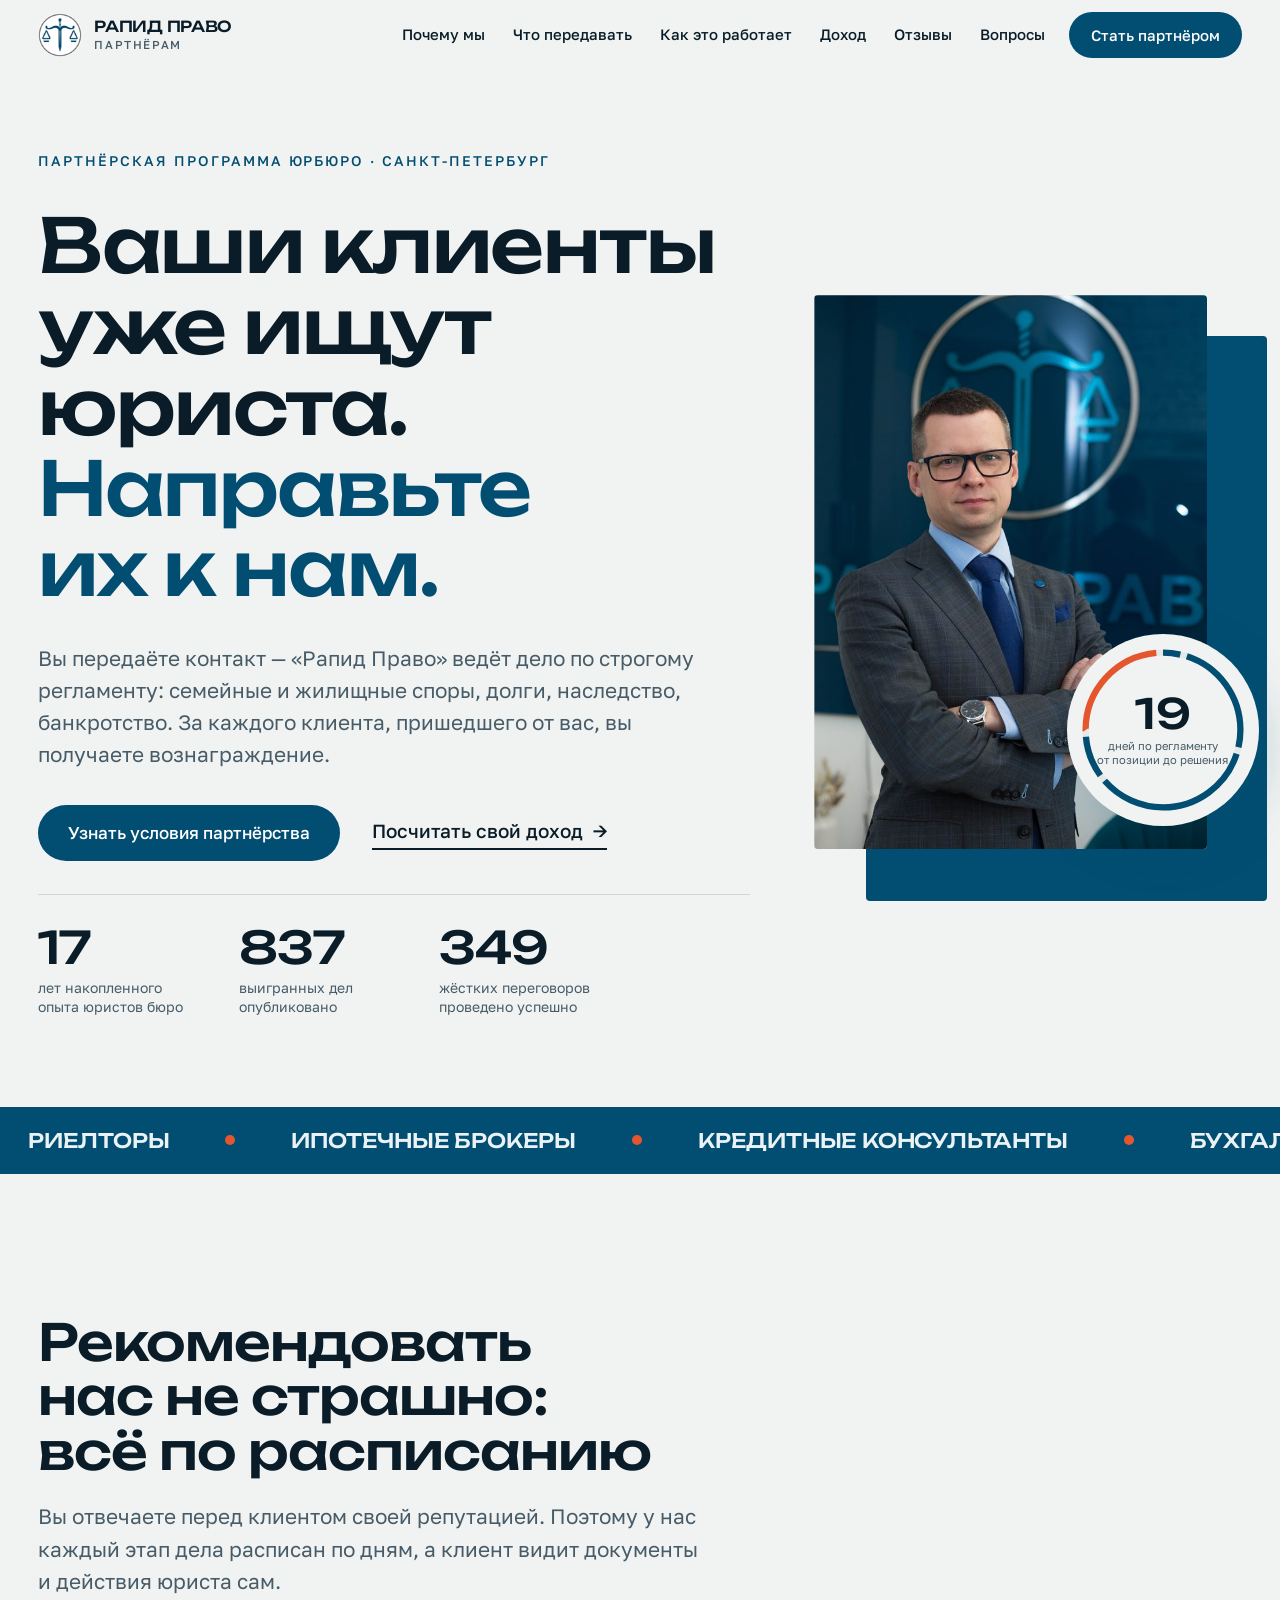
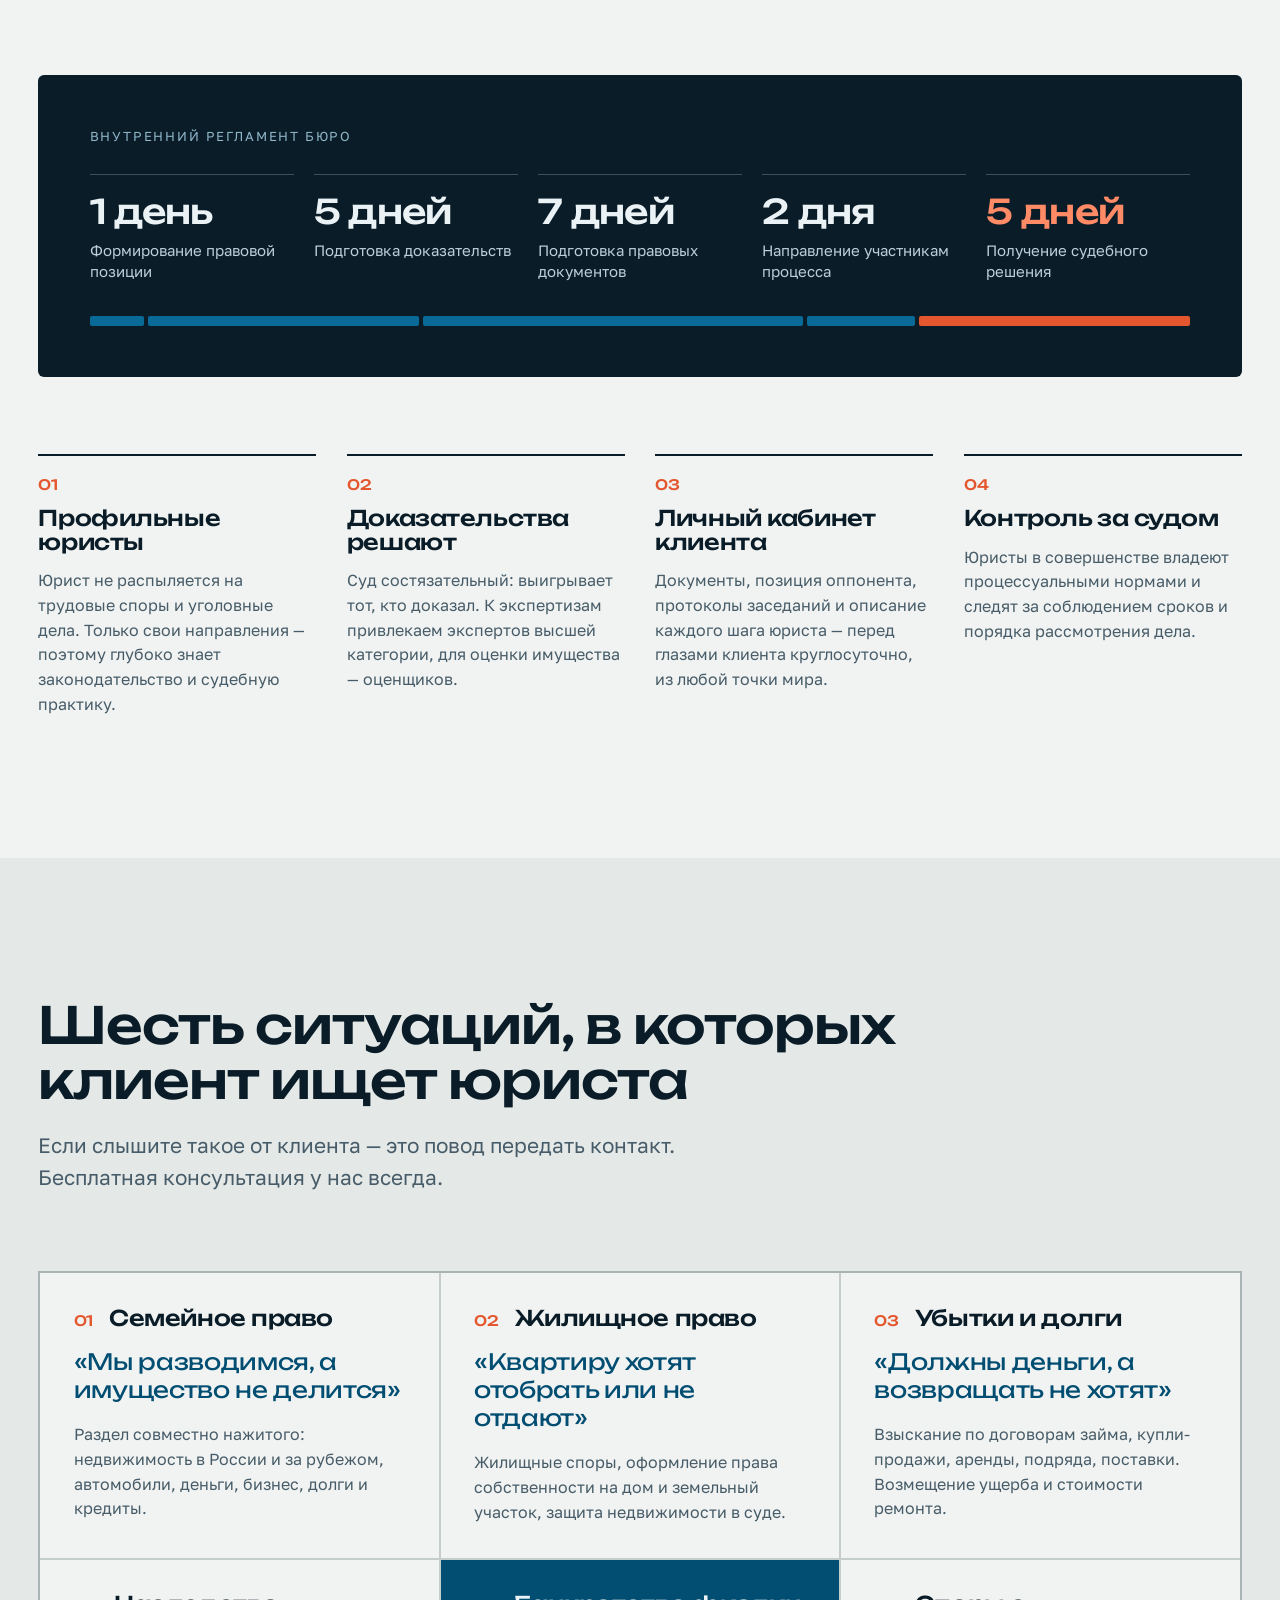
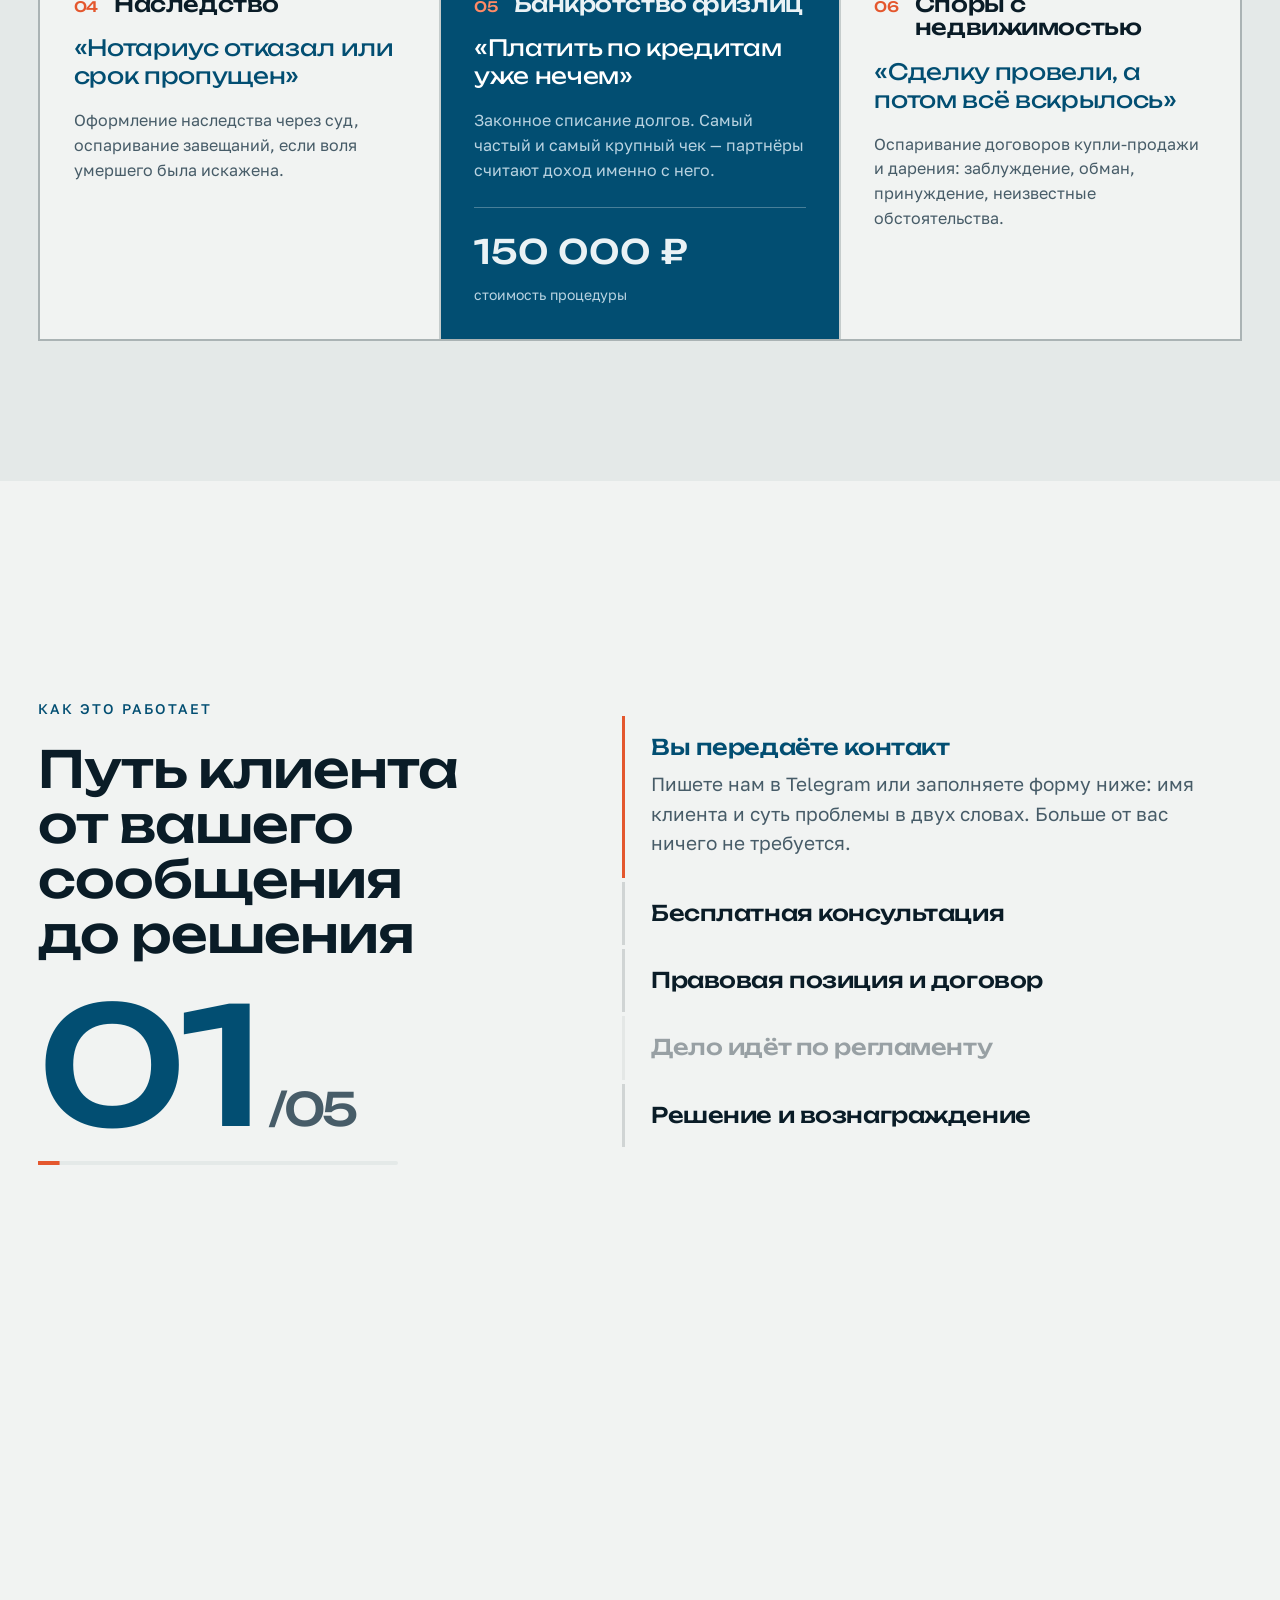
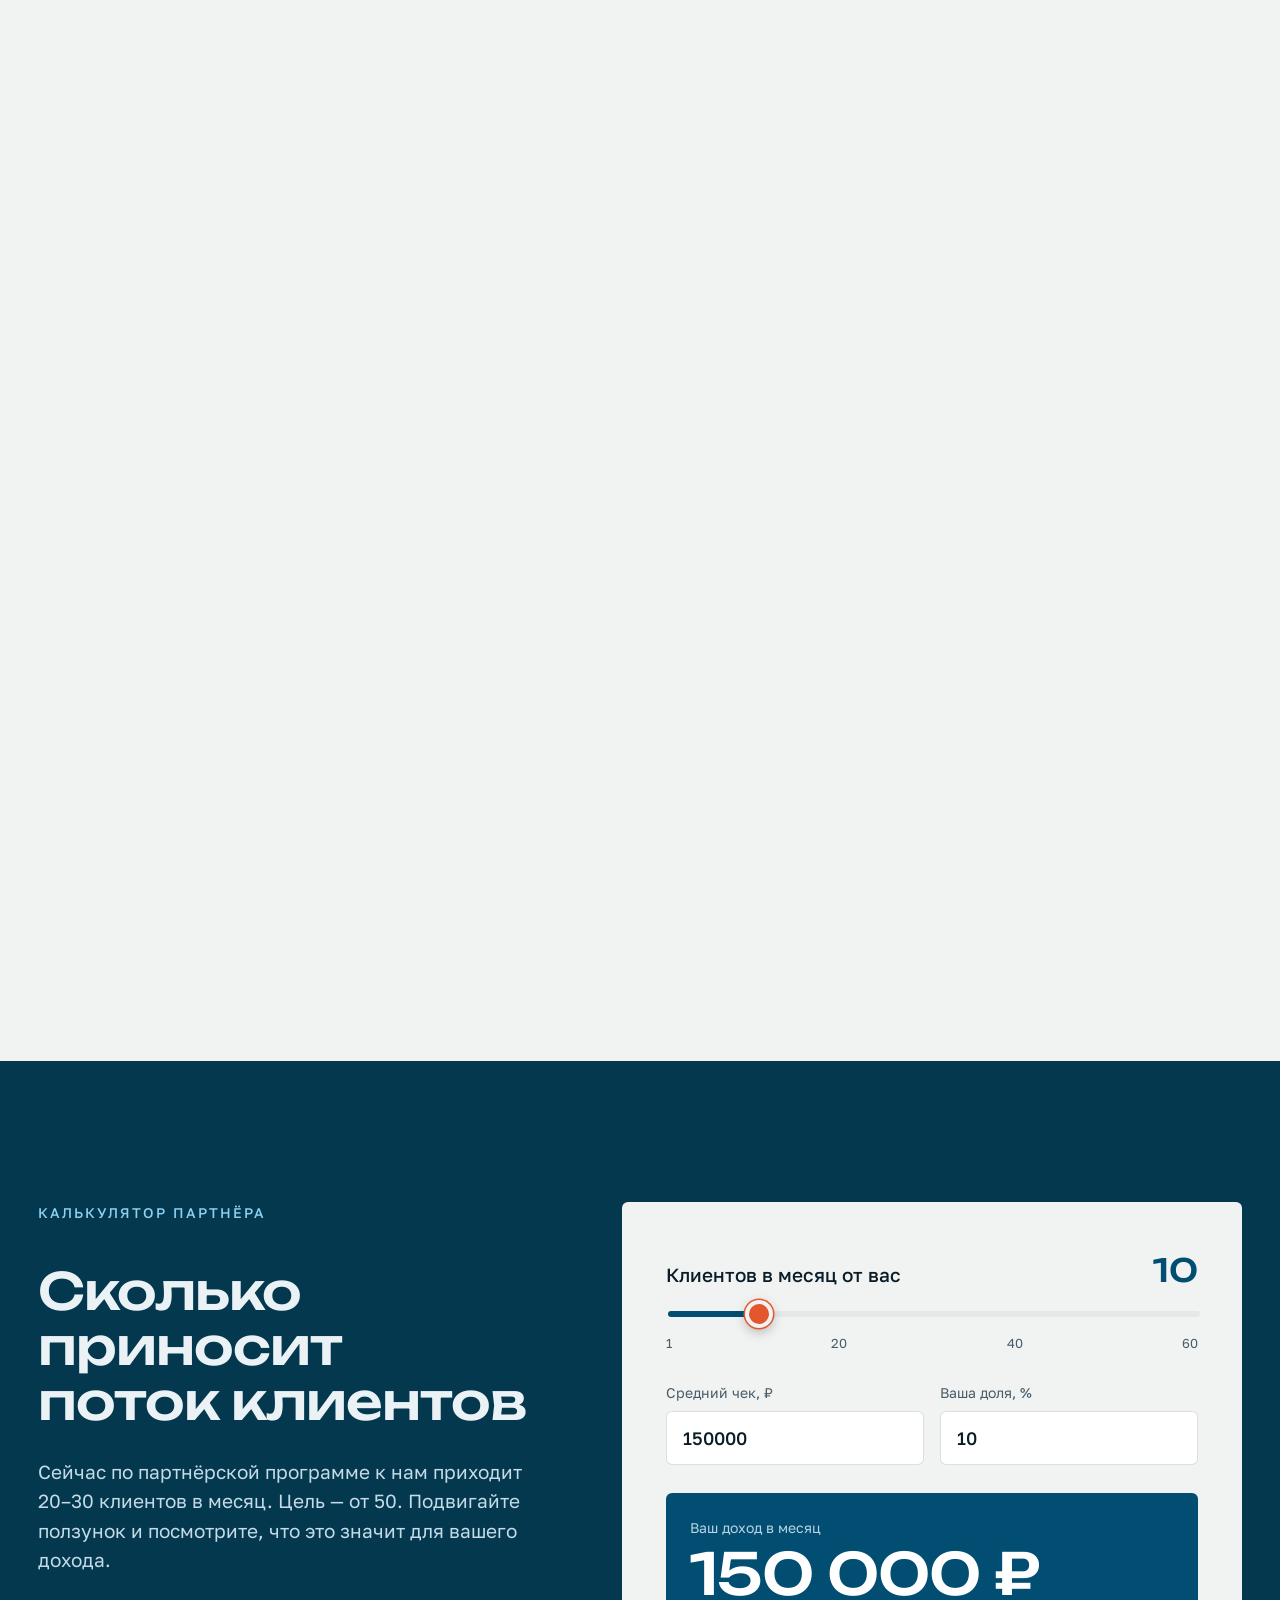
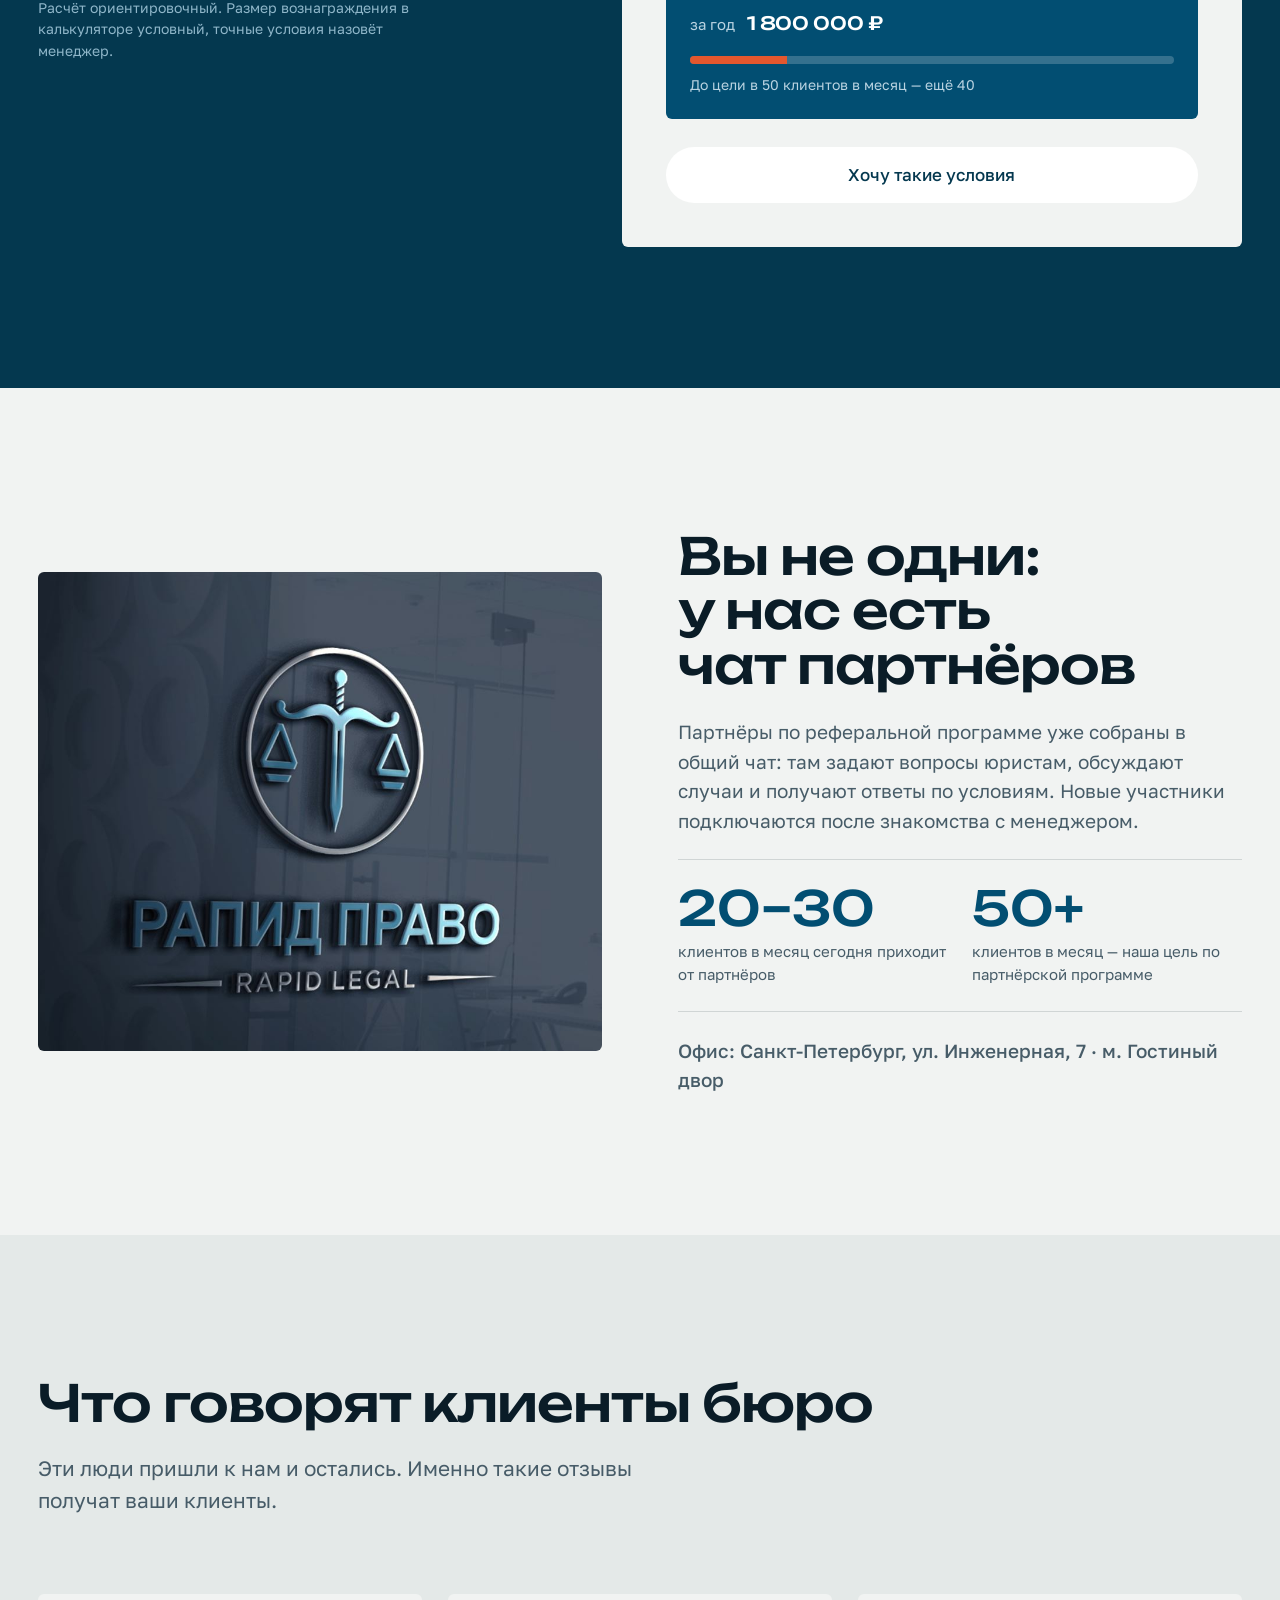
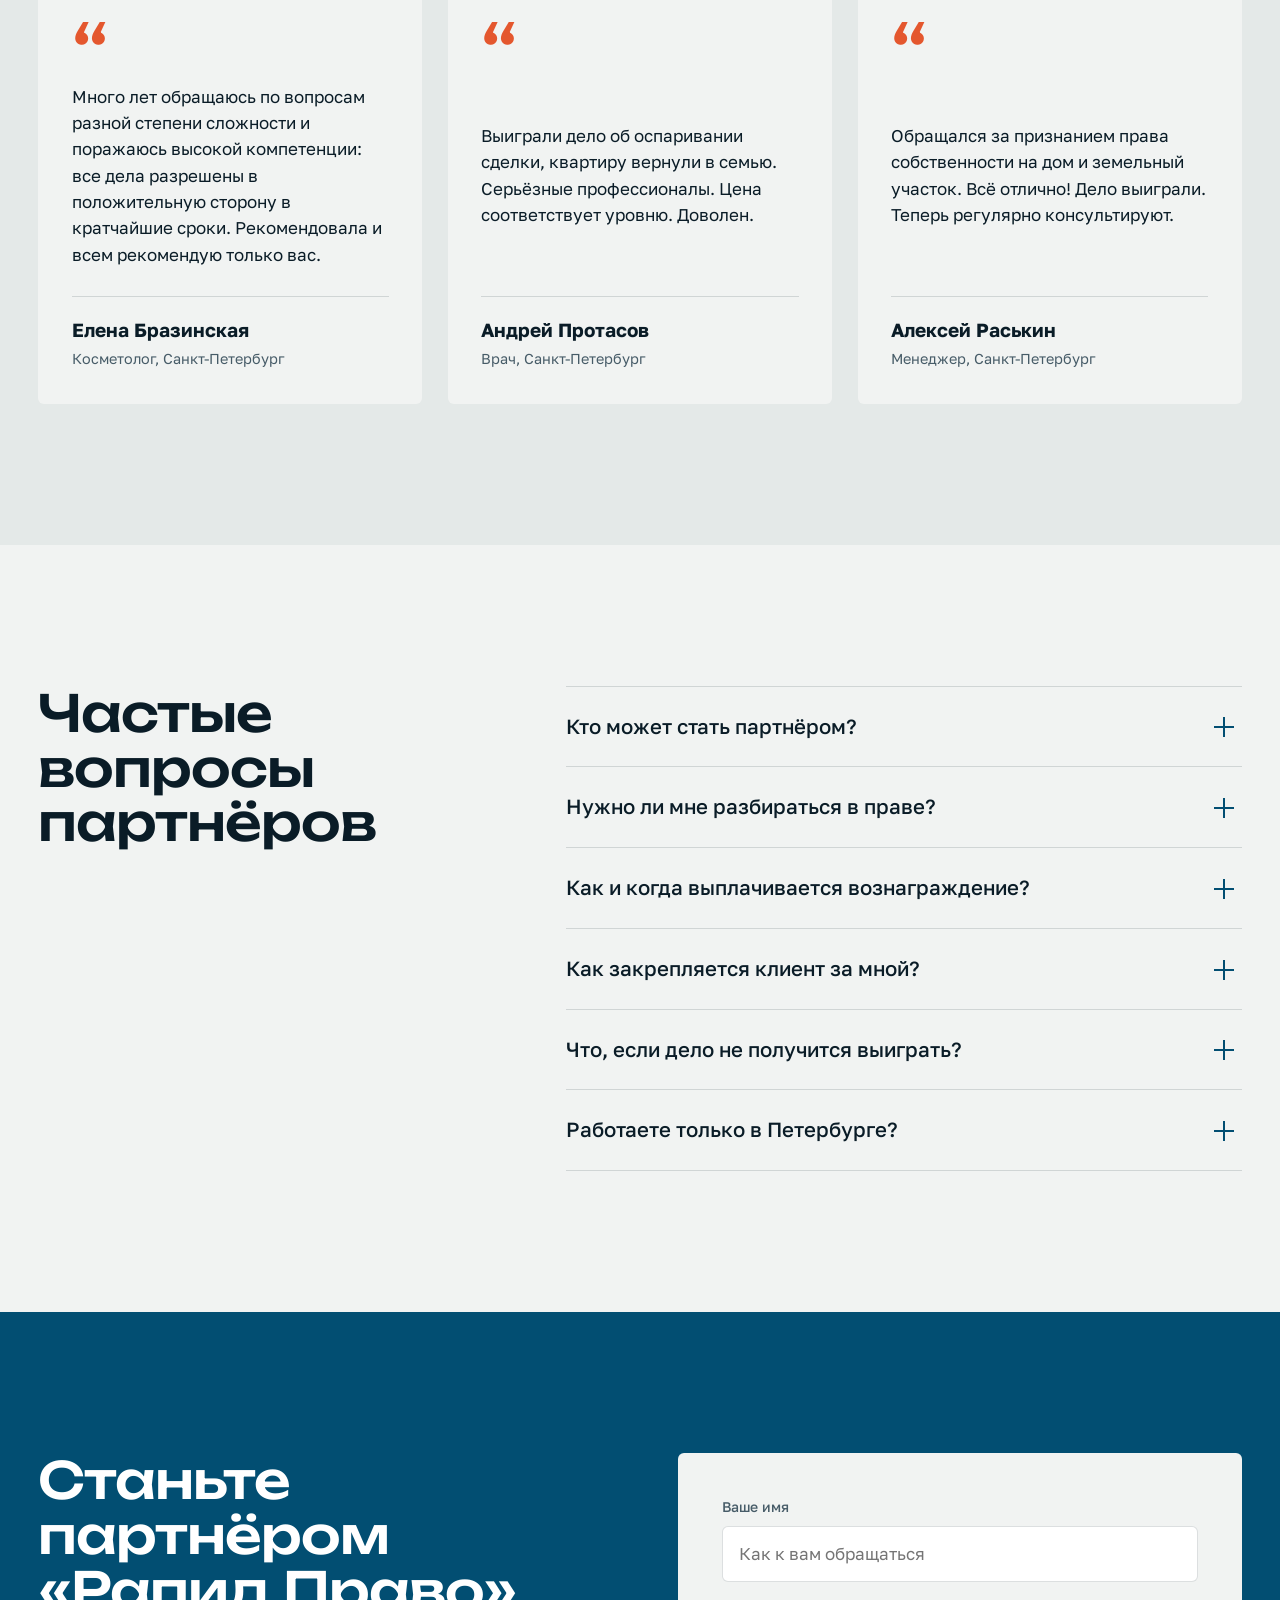
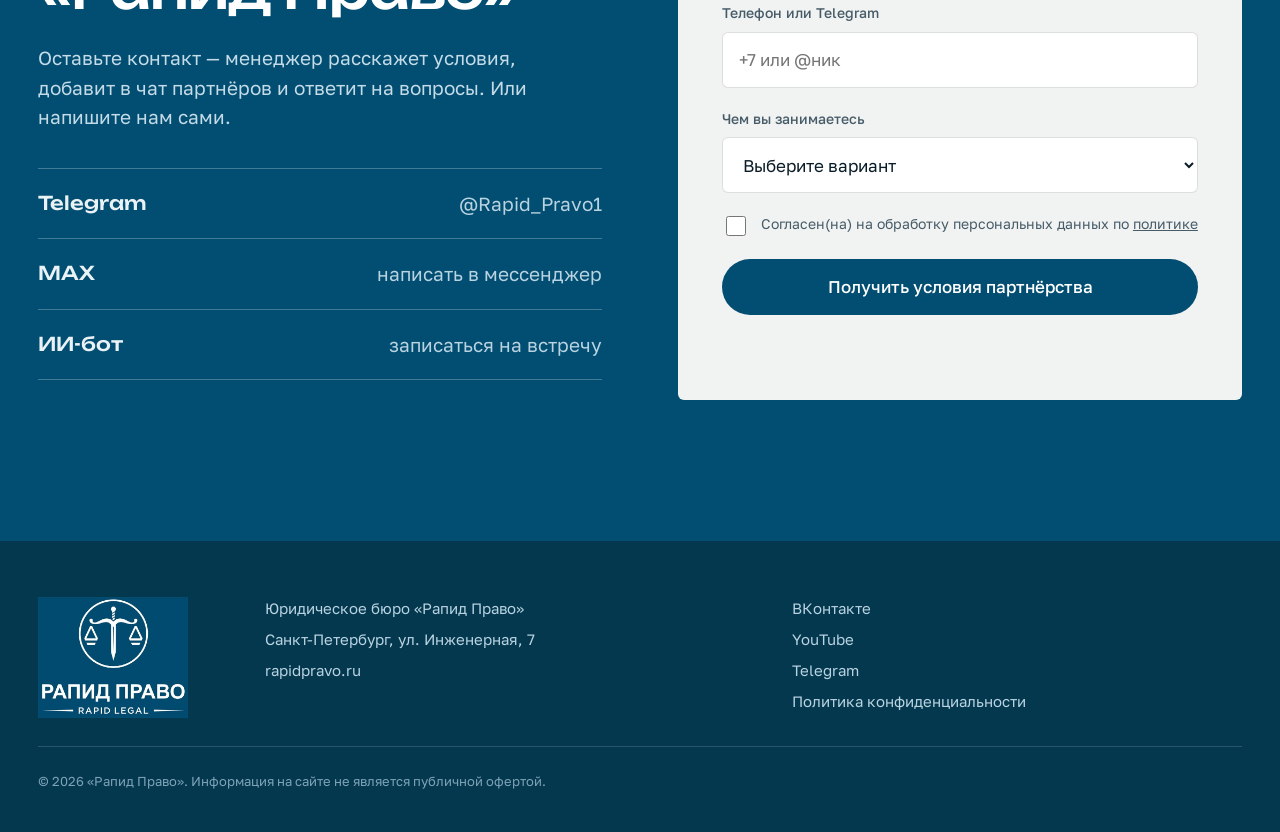
==== index.html @ 46eee3bb "init: landing for Rapid Pravo partner program" ====
<!DOCTYPE html>
<html lang="ru">
<head>
<meta charset="UTF-8">
<meta name="viewport" content="width=device-width, initial-scale=1">
<title>Партнёрская программа юрбюро «Рапид Право» — Санкт-Петербург</title>
<meta name="description" content="Направляйте клиентов с юридическими проблемами в «Рапид Право»: семейные и жилищные споры, долги, наследство, банкротство. 17 лет опыта, 837 выигранных дел. Партнёрское вознаграждение за каждого клиента.">
<meta property="og:title" content="Рапид Право — партнёрская программа">
<meta property="og:description" content="Ваши клиенты уже ищут юриста. Направьте их к нам — дело ведём по регламенту, вы получаете вознаграждение.">
<meta property="og:type" content="website">
<link rel="icon" href="favicon.png">
<link rel="preconnect" href="https://fonts.googleapis.com">
<link rel="preconnect" href="https://fonts.gstatic.com" crossorigin>
<link href="https://fonts.googleapis.com/css2?family=Golos+Text:wght@400;500;600&family=Unbounded:wght@400;500;600&display=swap" rel="stylesheet">
<link rel="stylesheet" href="styles.css">
<script>document.documentElement.classList.add('js');</script>
<script type="application/ld+json">
{"@context":"https://schema.org","@type":"LegalService","name":"Рапид Право","description":"Юридическое бюро: семейные и жилищные споры, взыскание убытков и долгов, наследство, банкротство физических лиц","address":{"@type":"PostalAddress","streetAddress":"ул. Инженерная, 7","addressLocality":"Санкт-Петербург","addressCountry":"RU"},"url":"https://rapidpravo.ru/"}
</script>
</head>
<body>
<div class="progress" id="progress" aria-hidden="true"></div>

<header class="header" id="header">
  <div class="header__inner">
    <a class="brand" href="#top" aria-label="Рапид Право — наверх">
      <img class="brand__mark" src="favicon.png" width="44" height="44" alt="">
      <span class="brand__name">Рапид Право<small>партнёрам</small></span>
    </a>
    <nav class="nav" id="menu" aria-label="Разделы">
      <a href="#why">Почему мы</a>
      <a href="#cases">Что передавать</a>
      <a href="#flow">Как это работает</a>
      <a href="#income">Доход</a>
      <a href="#reviews">Отзывы</a>
      <a href="#faq">Вопросы</a>
    </nav>
    <a class="btn btn--small magnetic" href="#contact"><span>Стать партнёром</span></a>
    <button class="burger" id="burger" type="button" aria-expanded="false" aria-controls="menu">Меню</button>
  </div>
</header>

<main id="top">

<!-- HERO -->
<section class="hero" aria-labelledby="h1">
  <div class="wrap hero__grid">
    <div class="hero__copy">
      <p class="kicker" data-split-in>Партнёрская программа юрбюро · Санкт-Петербург</p>
      <h1 id="h1" class="hero__title">
        <span class="ln"><span>Ваши клиенты</span></span>
        <span class="ln"><span>уже ищут юриста.</span></span>
        <span class="ln ln--acc"><span>Направьте их к&nbsp;нам.</span></span>
      </h1>
      <p class="hero__lead">Вы передаёте контакт — «Рапид Право» ведёт дело по строгому регламенту: семейные и жилищные споры, долги, наследство, банкротство. За каждого клиента, пришедшего от вас, вы получаете вознаграждение.</p>
      <div class="hero__cta">
        <a class="btn magnetic" href="#contact"><span>Узнать условия партнёрства</span></a>
        <a class="link-arrow" href="#income">Посчитать свой доход <i aria-hidden="true">→</i></a>
      </div>
      <dl class="hero__facts">
        <div><dt data-count="17">0</dt><dd>лет накопленного опыта юристов бюро</dd></div>
        <div><dt data-count="837">0</dt><dd>выигранных дел опубликовано</dd></div>
        <div><dt data-count="349">0</dt><dd>жёстких переговоров проведено успешно</dd></div>
      </dl>
    </div>

    <div class="hero__visual" aria-hidden="true">
      <div class="hero__block"></div>
      <figure class="hero__photo"><img src="img/partner.jpg" width="760" height="1140" alt="" fetchpriority="high"></figure>
      <div class="dial">
        <svg viewBox="0 0 200 200" class="dial__svg">
          <circle class="dial__track" cx="100" cy="100" r="86" pathLength="100"/>
          <circle class="dial__seg" data-seg="0" cx="100" cy="100" r="86" pathLength="100"/>
          <circle class="dial__seg" data-seg="1" cx="100" cy="100" r="86" pathLength="100"/>
          <circle class="dial__seg" data-seg="2" cx="100" cy="100" r="86" pathLength="100"/>
          <circle class="dial__seg" data-seg="3" cx="100" cy="100" r="86" pathLength="100"/>
          <circle class="dial__seg" data-seg="4" cx="100" cy="100" r="86" pathLength="100"/>
        </svg>
        <div class="dial__c"><b id="dialNum">0</b><span>дней по регламенту<br>от позиции до решения</span></div>
      </div>
    </div>
  </div>
</section>

<!-- BEGIN: кому подходит -->
<section class="ticker" aria-label="Кто может стать партнёром">
  <div class="ticker__track">
    <div class="ticker__row">
      <span>Риелторы</span><span>Ипотечные брокеры</span><span>Кредитные консультанты</span><span>Бухгалтеры</span><span>Психологи</span><span>Нотариальные помощники</span><span>Автоюристы</span><span>Блогеры и админы чатов</span><span>Управляющие компаний</span>
    </div>
    <div class="ticker__row" aria-hidden="true">
      <span>Риелторы</span><span>Ипотечные брокеры</span><span>Кредитные консультанты</span><span>Бухгалтеры</span><span>Психологи</span><span>Нотариальные помощники</span><span>Автоюристы</span><span>Блогеры и админы чатов</span><span>Управляющие компаний</span>
    </div>
  </div>
</section>

<!-- WHY -->
<section class="sec why" id="why" aria-labelledby="h-why">
  <div class="wrap">
    <div class="sec__head">
      <h2 id="h-why" class="reveal">Рекомендовать нас не страшно: всё по расписанию</h2>
      <p class="sec__note reveal">Вы отвечаете перед клиентом своей репутацией. Поэтому у нас каждый этап дела расписан по дням, а клиент видит документы и действия юриста сам.</p>
    </div>

    <div class="regl reveal" id="regl">
      <p class="regl__label">Внутренний регламент бюро</p>
      <ol class="regl__list">
        <li style="--d:1"><b>1 день</b><span>Формирование правовой позиции</span></li>
        <li style="--d:5"><b>5 дней</b><span>Подготовка доказательств</span></li>
        <li style="--d:7"><b>7 дней</b><span>Подготовка правовых документов</span></li>
        <li style="--d:2"><b>2 дня</b><span>Направление участникам процесса</span></li>
        <li style="--d:5"><b>5 дней</b><span>Получение судебного решения</span></li>
      </ol>
      <div class="regl__bar" aria-hidden="true"><i></i><i></i><i></i><i></i><i></i></div>
    </div>

    <div class="pillars">
      <article class="pillar reveal">
        <span class="pillar__n">01</span>
        <h3>Профильные юристы</h3>
        <p>Юрист не распыляется на трудовые споры и уголовные дела. Только свои направления — поэтому глубоко знает законодательство и судебную практику.</p>
      </article>
      <article class="pillar reveal">
        <span class="pillar__n">02</span>
        <h3>Доказательства решают</h3>
        <p>Суд состязательный: выигрывает тот, кто доказал. К экспертизам привлекаем экспертов высшей категории, для оценки имущества — оценщиков.</p>
      </article>
      <article class="pillar reveal">
        <span class="pillar__n">03</span>
        <h3>Личный кабинет клиента</h3>
        <p>Документы, позиция оппонента, протоколы заседаний и описание каждого шага юриста — перед глазами клиента круглосуточно, из любой точки мира.</p>
      </article>
      <article class="pillar reveal">
        <span class="pillar__n">04</span>
        <h3>Контроль за судом</h3>
        <p>Юристы в совершенстве владеют процессуальными нормами и следят за соблюдением сроков и порядка рассмотрения дела.</p>
      </article>
    </div>
  </div>
</section>

<!-- CASES -->
<section class="sec cases" id="cases" aria-labelledby="h-cases">
  <div class="wrap">
    <div class="sec__head">
      <h2 id="h-cases" class="reveal">Шесть ситуаций, в которых клиент ищет юриста</h2>
      <p class="sec__note reveal">Если слышите такое от клиента — это повод передать контакт. Бесплатная консультация у нас всегда.</p>
    </div>
    <div class="cases__grid">
      <article class="case reveal">
        <div class="case__top"><span class="case__n">01</span><h3>Семейное право</h3></div>
        <p class="case__say">«Мы разводимся, а имущество не делится»</p>
        <p class="case__what">Раздел совместно нажитого: недвижимость в России и за рубежом, автомобили, деньги, бизнес, долги и кредиты.</p>
      </article>
      <article class="case reveal">
        <div class="case__top"><span class="case__n">02</span><h3>Жилищное право</h3></div>
        <p class="case__say">«Квартиру хотят отобрать или не отдают»</p>
        <p class="case__what">Жилищные споры, оформление права собственности на дом и земельный участок, защита недвижимости в суде.</p>
      </article>
      <article class="case reveal">
        <div class="case__top"><span class="case__n">03</span><h3>Убытки и долги</h3></div>
        <p class="case__say">«Должны деньги, а возвращать не хотят»</p>
        <p class="case__what">Взыскание по договорам займа, купли-продажи, аренды, подряда, поставки. Возмещение ущерба и стоимости ремонта.</p>
      </article>
      <article class="case reveal">
        <div class="case__top"><span class="case__n">04</span><h3>Наследство</h3></div>
        <p class="case__say">«Нотариус отказал или срок пропущен»</p>
        <p class="case__what">Оформление наследства через суд, оспаривание завещаний, если воля умершего была искажена.</p>
      </article>
      <article class="case case--feat reveal">
        <div class="case__top"><span class="case__n">05</span><h3>Банкротство физлиц</h3></div>
        <p class="case__say">«Платить по кредитам уже нечем»</p>
        <p class="case__what">Законное списание долгов. Самый частый и самый крупный чек — партнёры считают доход именно с него.</p>
        <p class="case__price"><b>150 000 ₽</b><span>стоимость процедуры</span></p>
      </article>
      <article class="case reveal">
        <div class="case__top"><span class="case__n">06</span><h3>Споры с недвижимостью</h3></div>
        <p class="case__say">«Сделку провели, а потом всё вскрылось»</p>
        <p class="case__what">Оспаривание договоров купли-продажи и дарения: заблуждение, обман, принуждение, неизвестные обстоятельства.</p>
      </article>
    </div>
  </div>
</section>

<!-- FLOW (pinned) -->
<section class="flow" id="flow" aria-labelledby="h-flow">
  <div class="flow__pin">
    <div class="wrap flow__grid">
      <div class="flow__left">
        <p class="kicker">Как это работает</p>
        <h2 id="h-flow">Путь клиента от вашего сообщения до решения</h2>
        <div class="flow__big" aria-hidden="true"><span id="flowNum">01</span><i>/05</i></div>
        <div class="flow__line" aria-hidden="true"><i id="flowFill"></i></div>
      </div>
      <ol class="flow__steps" id="flowSteps">
        <li class="fstep is-on">
          <h3>Вы передаёте контакт</h3>
          <p><span>Пишете нам в Telegram или заполняете форму ниже: имя клиента и суть проблемы в двух словах. Больше от вас ничего не требуется.</span></p>
        </li>
        <li class="fstep">
          <h3>Бесплатная консультация</h3>
          <p><span>Юрист разбирает ситуацию и честно говорит, какие у дела перспективы. Консультация и инструктаж бесплатны — всегда.</span></p>
        </li>
        <li class="fstep">
          <h3>Правовая позиция и договор</h3>
          <p><span>Формируем позицию — по регламенту это один день — и фиксируем условия работы с клиентом.</span></p>
        </li>
        <li class="fstep">
          <h3>Дело идёт по регламенту</h3>
          <p><span>Доказательства, документы, суд. Клиент следит за каждым действием юриста в личном кабинете и не звонит вам с вопросом «как там дела».</span></p>
        </li>
        <li class="fstep">
          <h3>Решение и вознаграждение</h3>
          <p><span>Результат — клиенту, партнёрское вознаграждение — вам. Порядок и сроки выплаты прописаны в партнёрском соглашении.</span></p>
        </li>
      </ol>
    </div>
  </div>
</section>

<!-- INCOME -->
<section class="sec income" id="income" aria-labelledby="h-income">
  <div class="wrap income__grid">
    <div class="income__copy">
      <p class="kicker">Калькулятор партнёра</p>
      <h2 id="h-income">Сколько приносит поток клиентов</h2>
      <p class="income__txt">Сейчас по партнёрской программе к нам приходит 20–30 клиентов в месяц. Цель — от 50. Подвигайте ползунок и посмотрите, что это значит для вашего дохода.</p>
      <p class="income__fine">Расчёт ориентировочный. Размер вознаграждения в калькуляторе условный, точные условия назовёт менеджер.</p>
    </div>
    <div class="calc" id="calc">
      <label class="calc__row">
        <span class="calc__lbl">Клиентов в месяц от вас <b id="vN">10</b></span>
        <input type="range" id="inN" min="1" max="60" value="10">
        <span class="calc__scale"><i>1</i><i>20</i><i>40</i><i>60</i></span>
      </label>
      <div class="calc__two">
        <label class="calc__field"><span>Средний чек, ₽</span><input type="number" id="inC" value="150000" min="1000" step="1000" inputmode="numeric"></label>
        <label class="calc__field"><span>Ваша доля, %</span><input type="number" id="inR" value="10" min="1" max="50" step="1" inputmode="numeric"></label>
      </div>
      <div class="calc__out">
        <p>Ваш доход в месяц</p>
        <b id="outM">0 ₽</b>
        <div class="calc__year"><span>за год</span><b id="outY">0 ₽</b></div>
        <div class="calc__goal"><i id="goalBar"></i></div>
        <p class="calc__goaltxt" id="goalTxt"></p>
      </div>
      <a class="btn btn--light magnetic" href="#contact"><span>Хочу такие условия</span></a>
    </div>
  </div>
</section>

<!-- COMMUNITY -->
<section class="sec comm" id="community" aria-labelledby="h-comm">
  <div class="wrap comm__grid">
    <figure class="comm__fig reveal"><img src="img/sign.jpg" width="1100" height="818" alt="Вывеска бюро «Рапид Право»" loading="lazy"></figure>
    <div class="comm__copy">
      <h2 id="h-comm" class="reveal">Вы не одни: у нас есть чат партнёров</h2>
      <p class="reveal">Партнёры по реферальной программе уже собраны в общий чат: там задают вопросы юристам, обсуждают случаи и получают ответы по условиям. Новые участники подключаются после знакомства с менеджером.</p>
      <ul class="comm__list reveal">
        <li><b>20–30</b><span>клиентов в месяц сегодня приходит от партнёров</span></li>
        <li><b>50+</b><span>клиентов в месяц — наша цель по партнёрской программе</span></li>
      </ul>
      <p class="comm__addr reveal">Офис: Санкт-Петербург, ул. Инженерная, 7 · м. Гостиный двор</p>
    </div>
  </div>
</section>

<!-- REVIEWS -->
<section class="sec reviews" id="reviews" aria-labelledby="h-rev">
  <div class="wrap">
    <div class="sec__head">
      <h2 id="h-rev" class="reveal">Что говорят клиенты бюро</h2>
      <p class="sec__note reveal">Эти люди пришли к нам и остались. Именно такие отзывы получат ваши клиенты.</p>
    </div>
    <div class="reviews__grid">
      <blockquote class="rev reveal">
        <p>Много лет обращаюсь по вопросам разной степени сложности и поражаюсь высокой компетенции: все дела разрешены в положительную сторону в кратчайшие сроки. Рекомендовала и всем рекомендую только вас.</p>
        <footer><b>Елена Бразинская</b><span>Косметолог, Санкт-Петербург</span></footer>
      </blockquote>
      <blockquote class="rev reveal">
        <p>Выиграли дело об оспаривании сделки, квартиру вернули в семью. Серьёзные профессионалы. Цена соответствует уровню. Доволен.</p>
        <footer><b>Андрей Протасов</b><span>Врач, Санкт-Петербург</span></footer>
      </blockquote>
      <blockquote class="rev reveal">
        <p>Обращался за признанием права собственности на дом и земельный участок. Всё отлично! Дело выиграли. Теперь регулярно консультируют.</p>
        <footer><b>Алексей Раськин</b><span>Менеджер, Санкт-Петербург</span></footer>
      </blockquote>
    </div>
  </div>
</section>

<!-- FAQ -->
<section class="sec faq" id="faq" aria-labelledby="h-faq">
  <div class="wrap faq__grid">
    <h2 id="h-faq" class="reveal">Частые вопросы партнёров</h2>
    <div class="faq__list">
      <details class="reveal"><summary>Кто может стать партнёром?</summary><div class="ans"><p>Любой, к кому люди обращаются с долгами, разводом, наследством или спорами по недвижимости: риелторы, брокеры, бухгалтеры, психологи, админы тематических чатов. Юридическое образование не нужно.</p></div></details>
      <details class="reveal"><summary>Нужно ли мне разбираться в праве?</summary><div class="ans"><p>Нет. Вы передаёте контакт и коротко описываете ситуацию. Консультацию и дело ведут юристы бюро.</p></div></details>
      <details class="reveal"><summary>Как и когда выплачивается вознаграждение?</summary><div class="ans"><p>Размер, порядок и сроки выплаты фиксируются в партнёрском соглашении. Менеджер объяснит всё до начала работы, чтобы не было сюрпризов.</p></div></details>
      <details class="reveal"><summary>Как закрепляется клиент за мной?</summary><div class="ans"><p>Условия закрепления клиента за партнёром также прописаны в соглашении. Передавайте контакт в Telegram или через форму — так остаётся след обращения.</p></div></details>
      <details class="reveal"><summary>Что, если дело не получится выиграть?</summary><div class="ans"><p>Юрист не обещает исход заранее, но строит позицию на доказательствах, а клиент видит каждый шаг в личном кабинете. Вы можете честно сказать клиенту: дело ведут профильные специалисты по регламенту.</p></div></details>
      <details class="reveal"><summary>Работаете только в Петербурге?</summary><div class="ans"><p>Офис бюро находится в Санкт-Петербурге, на Инженерной, 7. Возможность работы по клиентам из других регионов уточняйте у менеджера.</p></div></details>
    </div>
  </div>
</section>

<!-- CONTACT -->
<section class="contact" id="contact" aria-labelledby="h-contact">
  <div class="wrap contact__grid">
    <div class="contact__copy">
      <h2 id="h-contact">Станьте партнёром «Рапид Право»</h2>
      <p>Оставьте контакт — менеджер расскажет условия, добавит в чат партнёров и ответит на вопросы. Или напишите нам сами.</p>
      <ul class="contact__links">
        <li><a href="https://t.me/Rapid_Pravo1" target="_blank" rel="noopener"><b>Telegram</b><span>@Rapid_Pravo1</span></a></li>
        <li><a href="https://max.ru/u/f9LHodD0cOKxPAciNHpOmM4OJd4pjcLv3Fg7uhiB1IcqzsNbcvsRrmbku6U" target="_blank" rel="noopener"><b>MAX</b><span>написать в мессенджер</span></a></li>
        <li><a href="https://t.me/Rapid_pravo_bot" target="_blank" rel="noopener"><b>ИИ-бот</b><span>записаться на встречу</span></a></li>
      </ul>
    </div>
    <form class="form" id="leadForm" novalidate>
      <label class="fld"><span>Ваше имя</span><input type="text" name="name" autocomplete="name" placeholder="Как к вам обращаться" required></label>
      <label class="fld"><span>Телефон или Telegram</span><input type="text" name="contact" autocomplete="tel" placeholder="+7 или @ник" required></label>
      <label class="fld"><span>Чем вы занимаетесь</span>
        <select name="role">
          <option value="">Выберите вариант</option>
          <option>Риелтор</option>
          <option>Ипотечный / кредитный брокер</option>
          <option>Бухгалтер</option>
          <option>Психолог</option>
          <option>Блогер / админ чата</option>
          <option>Другое</option>
        </select>
      </label>
      <input type="text" name="_gotcha" style="display:none" tabindex="-1" autocomplete="off">
      <label class="check"><input type="checkbox" name="agree" required><span>Согласен(на) на обработку персональных данных по <a href="privacy.html" target="_blank">политике</a></span></label>
      <button class="btn btn--wide magnetic" type="submit"><span>Получить условия партнёрства</span></button>
      <p class="form__msg" id="formMsg" role="status" aria-live="polite"></p>
    </form>
  </div>
</section>

</main>

<footer class="footer">
  <div class="wrap footer__inner">
    <img class="footer__logo" src="img/logo-dark.jpg" width="200" height="167" alt="Рапид Право — Rapid Legal" loading="lazy">
    <div class="footer__col">
      <p>Юридическое бюро «Рапид Право»</p>
      <p>Санкт-Петербург, ул. Инженерная, 7</p>
      <p><a href="https://rapidpravo.ru/" target="_blank" rel="noopener">rapidpravo.ru</a></p>
    </div>
    <div class="footer__col">
      <a href="https://vk.ru/rapid_pravo_by_molodkin" target="_blank" rel="noopener">ВКонтакте</a>
      <a href="https://www.youtube.com/channel/UC2T_mHYxllIU6vIOiIsOEsA" target="_blank" rel="noopener">YouTube</a>
      <a href="https://t.me/Rapid_Pravo1" target="_blank" rel="noopener">Telegram</a>
      <a href="privacy.html">Политика конфиденциальности</a>
    </div>
    <p class="footer__copy">© <span id="year">2026</span> «Рапид Право». Информация на сайте не является публичной офертой.</p>
  </div>
</footer>

<script src="script.js"></script>
</body>
</html>
---- styles.css ----
:root {
  --paper: #F1F3F2;
  --paper-2: #E4E9E8;
  --ink: #0A1C27;
  --muted: #475C68;
  --petrol: #024E72;
  --petrol-2: #0A6A97;
  --petrol-deep: #04384F;
  --signal: #E4572E;
  --line: rgba(10, 28, 39, .14);
  --on-dark: #EAF2F5;

  --display: 'Unbounded', 'Arial Black', sans-serif;
  --text: 'Golos Text', system-ui, -apple-system, 'Segoe UI', sans-serif;

  --m: clamp(20px, 3vw, 48px);
  --s-body: clamp(1.0625rem, 1rem + .25vw, 1.1875rem);
  --s-h2: clamp(1.75rem, 1.1rem + 2.6vw, 3.5rem);
  --s-h1: clamp(2.25rem, 1rem + 4.6vw, 5.25rem);
  --gap: clamp(88px, 11vw, 176px);
  --ease: cubic-bezier(.2, .8, .2, 1);
}

*, *::before, *::after { box-sizing: border-box; }
html { -webkit-text-size-adjust: 100%; }
body {
  margin: 0; background: var(--paper); color: var(--ink);
  font: 400 var(--s-body)/1.55 var(--text);
  -webkit-font-smoothing: antialiased; text-rendering: optimizeLegibility;
  overflow-x: hidden;
}
img { display: block; max-width: 100%; height: auto; }
h1, h2, h3, p, ul, ol, dl, dd, figure, blockquote { margin: 0; padding: 0; }
ul, ol { list-style: none; }
a { color: inherit; }
::selection { background: var(--petrol); color: #fff; }
:focus-visible { outline: 3px solid var(--signal); outline-offset: 3px; }

h1, h2, h3, .brand__name, dt, .case__n, .pillar__n, .flow__big, .calc__out b, .regl__list b {
  font-family: var(--display); font-weight: 500; letter-spacing: -.02em; line-height: 1.08;
  font-variant-numeric: lining-nums;
}
h2 { font-size: var(--s-h2); max-width: 20ch; text-wrap: balance; }
h3 { font-size: clamp(1.05rem, .95rem + .5vw, 1.35rem); }
.wrap { padding-inline: var(--m); max-width: 1480px; margin-inline: auto; width: 100%; }
.kicker { font-size: .875rem; letter-spacing: .14em; text-transform: uppercase; color: var(--petrol); font-weight: 500; }
.sec { padding-block: var(--gap); }
.sec__head { display: grid; gap: 22px; margin-bottom: clamp(40px, 6vw, 80px); }
.sec__note { color: var(--muted); max-width: 52ch; font-size: clamp(1.0625rem, 1rem + .4vw, 1.3rem); }

/* progress */
.progress { position: fixed; inset: 0 0 auto 0; height: 3px; z-index: 60; background: var(--signal); transform-origin: 0 50%; transform: scaleX(0); }

/* buttons */
.btn {
  position: relative; display: inline-flex; align-items: center; justify-content: center;
  min-height: 56px; padding: 15px 30px; border: 0; border-radius: 999px; cursor: pointer;
  background: var(--petrol); color: #fff; text-decoration: none; text-align: center;
  font: 500 1.0625rem/1.2 var(--text); overflow: hidden; isolation: isolate;
  transition: transform .35s var(--ease), background-color .25s;
}
.btn::before {
  content: ""; position: absolute; inset: 0; z-index: -1; background: var(--signal);
  transform: translateY(101%); border-radius: inherit; transition: transform .45s var(--ease);
}
.btn:hover::before, .btn:focus-visible::before { transform: translateY(0); }
.btn--small { min-height: 46px; padding: 11px 22px; font-size: .9375rem; }
.btn--wide { width: 100%; }
.btn--light { background: #fff; color: var(--petrol-deep); }
.btn--light:hover { color: #fff; }
.link-arrow { font-weight: 500; text-decoration: none; border-bottom: 2px solid var(--ink); padding-bottom: 3px; display: inline-flex; gap: 10px; }
.link-arrow i { font-style: normal; transition: transform .3s var(--ease); }
.link-arrow:hover i { transform: translateX(6px); }

/* header */
.header {
  position: fixed; inset: 0 0 auto 0; z-index: 50;
  transition: transform .45s var(--ease), background-color .3s, box-shadow .3s;
}
.header.scrolled { background: rgba(241, 243, 242, .88); backdrop-filter: blur(14px); box-shadow: 0 1px 0 var(--line); }
.header.hide { transform: translateY(-100%); }
.header__inner { display: flex; align-items: center; gap: 24px; min-width: 0; padding: 12px var(--m); max-width: 1480px; margin-inline: auto; }
.brand { display: flex; align-items: center; gap: 12px; text-decoration: none; flex-shrink: 0; }
.brand__mark { border-radius: 50%; mix-blend-mode: multiply; }
.brand__name { font-size: .95rem; display: grid; line-height: 1.1; text-transform: uppercase; }
.brand__name small { font-family: var(--text); font-size: .72rem; letter-spacing: .14em; color: var(--muted); font-weight: 500; margin-top: 3px; }
.nav { display: flex; gap: 28px; margin-left: auto; }
.nav a { white-space: nowrap; text-decoration: none; font-size: .9375rem; font-weight: 500; position: relative; padding: 6px 0; }
.nav a::after { content: ""; position: absolute; left: 0; right: 0; bottom: 0; height: 2px; background: var(--signal); transform: scaleX(0); transform-origin: 0 50%; transition: transform .35s var(--ease); }
.nav a:hover::after { transform: scaleX(1); }
.burger { display: none; margin-left: auto; min-height: 46px; padding: 0 18px; border: 1.5px solid var(--ink); border-radius: 999px; background: transparent; font: 500 .9375rem var(--text); color: var(--ink); cursor: pointer; }

/* hero */
.hero { padding: clamp(110px, 12vw, 150px) 0 clamp(56px, 7vw, 96px); position: relative; }
.hero__grid { display: grid; grid-template-columns: minmax(0, 1.25fr) minmax(0, .75fr); gap: clamp(32px, 5vw, 96px); align-items: center; }
.hero__copy { display: grid; gap: clamp(22px, 2.6vw, 36px); justify-items: start; }
.hero__title { font-size: var(--s-h1); max-width: 15ch; text-wrap: balance; }
.hero__title .ln { display: block; overflow: hidden; padding-bottom: .12em; margin-bottom: -.12em; }
.hero__title .ln > span { display: block; }
.ln--acc { color: var(--petrol); }
.hero__lead { max-width: 52ch; color: var(--muted); font-size: clamp(1.0625rem, 1rem + .4vw, 1.3rem); }
.hero__cta { display: flex; flex-wrap: wrap; align-items: center; gap: 20px 32px; }
.hero__facts { display: grid; grid-template-columns: repeat(3, auto); gap: 8px clamp(20px, 3vw, 44px); padding-top: 28px; border-top: 1px solid var(--line); width: 100%; justify-content: start; }
.hero__facts dt { font-size: clamp(1.9rem, 1.2rem + 2vw, 3rem); color: var(--ink); }
.hero__facts dd { font-size: .875rem; color: var(--muted); max-width: 18ch; margin-top: 8px; line-height: 1.35; }

.hero__visual { position: relative; width: 100%; max-width: 520px; justify-self: end; aspect-ratio: 4 / 5.4; }
.hero__block { position: absolute; inset: 7% -6% -5% 12%; background: var(--petrol); border-radius: 4px; transform-origin: 100% 100%; }
.hero__photo { position: absolute; inset: 0 8% 4% 0; overflow: hidden; border-radius: 4px; background: var(--paper-2); }
.hero__photo img { width: 100%; height: 100%; object-fit: cover; object-position: 50% 28%; transform: scale(1.12); }
.dial { position: absolute; right: -4%; bottom: 8%; width: clamp(150px, 15vw, 210px); aspect-ratio: 1; background: var(--paper); border-radius: 50%; display: grid; place-items: center; box-shadow: 0 18px 50px rgba(2, 78, 114, .28); }
.dial__svg { position: absolute; inset: 6px; width: calc(100% - 12px); height: calc(100% - 12px); transform: rotate(-90deg); }
.dial circle { fill: none; stroke-width: 7; }
.dial__track { stroke: var(--paper-2); }
.dial__seg { stroke: var(--petrol); stroke-linecap: butt; }
.dial__seg[data-seg="4"] { stroke: var(--signal); }
.dial__c { text-align: center; display: grid; gap: 4px; padding: 0 14%; }
.dial__c b { font-family: var(--display); font-weight: 500; font-size: clamp(1.9rem, 1.4rem + 1.5vw, 2.8rem); line-height: 1; }
.dial__c span { font-size: .7rem; line-height: 1.25; color: var(--muted); }

/* ticker */
.ticker { background: var(--petrol); color: var(--on-dark); overflow: hidden; padding: 18px 0; display: flex; }
.ticker__track { display: flex; flex-shrink: 0; animation: tick 38s linear infinite; }
.ticker__row { display: flex; flex-shrink: 0; }
.ticker__row span { font-family: var(--display); font-weight: 500; font-size: clamp(.95rem, .85rem + .5vw, 1.25rem); padding-inline: 28px; white-space: nowrap; display: flex; align-items: center; gap: 56px; text-transform: uppercase; letter-spacing: -.01em; }
.ticker__row span::after { content: ""; width: 10px; height: 10px; background: var(--signal); border-radius: 50%; }
@keyframes tick { to { transform: translateX(-50%); } }
.ticker:hover .ticker__track { animation-play-state: paused; }

/* regulation */
.regl { background: var(--ink); color: var(--on-dark); border-radius: 6px; padding: clamp(28px, 4vw, 56px); margin-bottom: clamp(48px, 6vw, 88px); }
.regl__label { font-size: .8125rem; letter-spacing: .14em; text-transform: uppercase; color: #8FB6C9; margin-bottom: 28px; }
.regl__list { display: grid; grid-template-columns: repeat(5, 1fr); gap: 20px; }
.regl__list li { display: grid; gap: 10px; align-content: start; padding-top: 18px; border-top: 1px solid rgba(255,255,255,.22); }
.regl__list b { font-size: clamp(1.4rem, 1rem + 1.4vw, 2.2rem); }
.regl__list li:last-child b { color: #FF8A66; }
.regl__list span { font-size: .9375rem; color: #B9CFDA; line-height: 1.4; }
.regl__bar { display: grid; grid-template-columns: 1fr 5fr 7fr 2fr 5fr; gap: 4px; height: 10px; margin-top: 34px; }
.regl__bar i { background: var(--petrol-2); border-radius: 2px; transform-origin: 0 50%; }
.regl__bar i:last-child { background: var(--signal); }

.pillars { display: grid; grid-template-columns: repeat(4, 1fr); gap: clamp(20px, 2.4vw, 36px); }
.pillar { display: grid; gap: 14px; align-content: start; padding-top: 22px; border-top: 2px solid var(--ink); }
.pillar__n { color: var(--signal); font-size: .9rem; }
.pillar p { color: var(--muted); font-size: 1rem; }

/* cases */
.cases { background: var(--paper-2); }
.cases__grid { display: grid; grid-template-columns: repeat(3, 1fr); gap: 2px; background: var(--line); border: 2px solid var(--line); }
.case { position: relative; background: var(--paper); padding: clamp(24px, 2.6vw, 40px); display: grid; gap: 18px; align-content: start; overflow: hidden; transition: background-color .35s; --mx: 50%; --my: 50%; }
.case::before { content: ""; position: absolute; inset: 0; background: radial-gradient(420px circle at var(--mx) var(--my), rgba(2, 78, 114, .13), transparent 60%); opacity: 0; transition: opacity .35s; pointer-events: none; }
.case:hover::before { opacity: 1; }
.case__top { display: flex; gap: 16px; align-items: baseline; }
.case__n { color: var(--signal); font-size: .9rem; }
.case__say { font-family: var(--display); font-weight: 400; font-size: clamp(1.1rem, 1rem + .5vw, 1.4rem); line-height: 1.25; color: var(--petrol); letter-spacing: -.015em; }
.case__what { color: var(--muted); font-size: 1rem; }
.case--feat { background: var(--petrol); color: var(--on-dark); }
.case--feat .case__say { color: #fff; }
.case--feat .case__what { color: #B9D3E1; }
.case--feat .case__n { color: #FF8A66; }
.case__price { display: flex; flex-wrap: wrap; align-items: baseline; gap: 6px 14px; margin-top: 6px; padding-top: 18px; border-top: 1px solid rgba(255,255,255,.28); }
.case__price b { font-family: var(--display); font-weight: 500; font-size: clamp(1.5rem, 1.2rem + 1.2vw, 2.1rem); }
.case__price span { font-size: .875rem; color: #B9D3E1; }

/* flow */
.flow { position: relative; height: 420vh; background: var(--paper); }
.flow__pin { position: sticky; top: 0; height: 100vh; display: flex; align-items: center; overflow: hidden; }
.flow__grid { display: grid; grid-template-columns: minmax(0, .9fr) minmax(0, 1.1fr); gap: clamp(32px, 6vw, 120px); align-items: center; }
.flow__left { display: grid; gap: 22px; align-content: center; }
.flow__big { display: flex; align-items: baseline; gap: 8px; font-size: clamp(5rem, 3rem + 9vw, 11rem); line-height: .9; color: var(--petrol); margin-top: 8px; }
.flow__big i { font-style: normal; font-size: .28em; color: var(--muted); }
.flow__line { height: 4px; background: var(--paper-2); border-radius: 2px; max-width: 360px; }
.flow__line i { display: block; height: 100%; width: 100%; background: var(--signal); transform-origin: 0 50%; transform: scaleX(.2); border-radius: 2px; }
.flow__steps { display: grid; gap: 4px; }
.fstep { padding: 20px 0 20px 26px; border-left: 3px solid var(--line); transition: border-color .4s, opacity .4s; opacity: .38; }
.fstep h3 { transition: color .4s; }
.fstep p { color: var(--muted); max-width: 46ch; display: grid; grid-template-rows: 0fr; transition: grid-template-rows .5s var(--ease), margin .5s var(--ease); }
.fstep p span { overflow: hidden; }
.fstep.is-on { opacity: 1; border-color: var(--signal); }
.fstep.is-on h3 { color: var(--petrol); }
.fstep.is-on p { grid-template-rows: 1fr; margin-top: 10px; }
.fstep.is-past { opacity: .6; border-color: var(--petrol); }

/* income */
.income { background: var(--petrol-deep); color: var(--on-dark); position: relative; overflow: hidden; }
.income::before { content: ""; position: absolute; width: 90vmax; height: 90vmax; left: 50%; top: 50%; border-radius: 50%; background: var(--petrol); transform: translate(-50%, -50%) scale(var(--flood, 0)); opacity: .55; pointer-events: none; }
.income__grid { position: relative; display: grid; grid-template-columns: minmax(0, .9fr) minmax(0, 1.1fr); gap: clamp(32px, 6vw, 110px); align-items: start; }
.income .kicker { color: #8FD0F0; }
.income h2 { margin-top: 18px; }
.income__copy { display: grid; gap: 22px; }
.income__txt { color: #C5DCE8; max-width: 44ch; margin-top: 6px; }
.income__fine { font-size: .875rem; color: #8FB6C9; max-width: 44ch; }
.calc { background: var(--paper); color: var(--ink); border-radius: 6px; padding: clamp(24px, 3.4vw, 48px); display: grid; gap: 28px; }
.calc__row { display: grid; gap: 14px; }
.calc__lbl { display: flex; justify-content: space-between; align-items: baseline; font-weight: 500; }
.calc__lbl b { font-family: var(--display); font-size: 2rem; color: var(--petrol); font-weight: 500; }
.calc input[type=range] { -webkit-appearance: none; appearance: none; width: 100%; height: 6px; border-radius: 3px; background: linear-gradient(to right, var(--petrol) var(--fill, 16%), var(--paper-2) var(--fill, 16%)); cursor: pointer; }
.calc input[type=range]::-webkit-slider-thumb { -webkit-appearance: none; width: 28px; height: 28px; border-radius: 50%; background: var(--signal); border: 4px solid var(--paper); box-shadow: 0 0 0 1.5px var(--signal), 0 4px 12px rgba(0,0,0,.25); transition: transform .2s; }
.calc input[type=range]::-webkit-slider-thumb:hover { transform: scale(1.15); }
.calc input[type=range]::-moz-range-thumb { width: 22px; height: 22px; border-radius: 50%; background: var(--signal); border: 4px solid var(--paper); }
.calc__scale { display: flex; justify-content: space-between; font-size: .8125rem; color: var(--muted); }
.calc__scale i { font-style: normal; }
.calc__two { display: grid; grid-template-columns: 1fr 1fr; gap: 16px; }
.calc__field { display: grid; gap: 8px; font-size: .875rem; color: var(--muted); }
.calc__field input { min-height: 54px; padding: 0 16px; border: 1.5px solid var(--line); border-radius: 6px; background: #fff; font: 500 1.125rem var(--text); color: var(--ink); width: 100%; }
.calc__field input:focus { border-color: var(--petrol); outline: none; box-shadow: 0 0 0 3px rgba(2,78,114,.18); }
.calc__out { display: grid; gap: 6px; padding: 24px; background: var(--petrol); color: #fff; border-radius: 6px; }
.calc__out p { font-size: .875rem; color: #B9D3E1; }
.calc__out > b { font-size: clamp(2rem, 1.2rem + 3vw, 3.6rem); line-height: 1; word-break: break-word; }
.calc__year { display: flex; gap: 12px; align-items: baseline; color: #B9D3E1; font-size: .9375rem; margin-top: 4px; }
.calc__year b { font-family: var(--display); font-weight: 500; color: #fff; font-size: 1.15rem; }
.calc__goal { height: 8px; border-radius: 4px; background: rgba(255,255,255,.2); margin-top: 14px; overflow: hidden; }
.calc__goal i { display: block; height: 100%; width: 100%; background: var(--signal); transform-origin: 0 50%; transform: scaleX(0); transition: transform .5s var(--ease); }
.calc__goaltxt { margin-top: 4px; }

/* community */
.comm__grid { display: grid; grid-template-columns: minmax(0, 1fr) minmax(0, 1fr); gap: clamp(32px, 6vw, 110px); align-items: center; }
.comm__fig { overflow: hidden; border-radius: 6px; }
.comm__fig img { width: 100%; aspect-ratio: 4 / 3.4; object-fit: cover; transition: transform 1.2s var(--ease); }
.comm__fig:hover img { transform: scale(1.04); }
.comm__copy { display: grid; gap: 24px; justify-items: start; }
.comm__copy > p { color: var(--muted); max-width: 48ch; }
.comm__list { display: grid; grid-template-columns: 1fr 1fr; gap: 24px; width: 100%; padding-block: 24px; border-block: 1px solid var(--line); }
.comm__list li { display: grid; gap: 8px; }
.comm__list b { font-family: var(--display); font-weight: 500; font-size: clamp(2rem, 1.4rem + 2vw, 3.2rem); color: var(--petrol); line-height: 1; }
.comm__list span { font-size: .9375rem; color: var(--muted); }
.comm__addr { font-weight: 500; }

/* reviews */
.reviews { background: var(--paper-2); }
.reviews__grid { display: grid; grid-template-columns: repeat(3, 1fr); gap: clamp(16px, 2vw, 28px); }
.rev { background: var(--paper); padding: clamp(24px, 2.6vw, 38px); border-radius: 6px; display: grid; gap: 28px; align-content: space-between; position: relative; }
.rev::before { content: "“"; font-family: var(--display); font-size: 5rem; line-height: .6; color: var(--signal); height: 28px; }
.rev p { font-size: 1.0625rem; }
.rev footer { display: grid; gap: 4px; border-top: 1px solid var(--line); padding-top: 18px; }
.rev footer span { color: var(--muted); font-size: .9rem; }

/* faq */
.faq__grid { display: grid; grid-template-columns: minmax(0, .8fr) minmax(0, 1.2fr); gap: clamp(32px, 6vw, 110px); align-items: start; }
.faq h2 { position: sticky; top: 110px; }
.faq details { border-top: 1px solid var(--line); }
.faq details:last-child { border-bottom: 1px solid var(--line); }
.faq summary { list-style: none; cursor: pointer; padding: 24px 56px 24px 0; font-weight: 500; font-size: clamp(1.0625rem, 1rem + .35vw, 1.3rem); position: relative; }
.faq summary::-webkit-details-marker { display: none; }
.faq summary::before, .faq summary::after { content: ""; position: absolute; right: 8px; top: 50%; width: 20px; height: 2px; background: var(--petrol); transition: transform .4s var(--ease); }
.faq summary::after { transform: rotate(90deg); }
.faq details[open] summary::after { transform: rotate(0); }
.faq .ans { display: grid; grid-template-rows: 0fr; transition: grid-template-rows .45s var(--ease); }
.faq .ans > p { overflow: hidden; color: var(--muted); max-width: 58ch; }
.faq details[open] .ans { grid-template-rows: 1fr; }
.faq details[open] .ans > p { padding-bottom: 26px; }

/* contact */
.contact { background: var(--petrol); color: var(--on-dark); padding-block: var(--gap); }
.contact__grid { display: grid; grid-template-columns: minmax(0, 1fr) minmax(0, 1fr); gap: clamp(32px, 6vw, 110px); align-items: start; }
.contact__copy { display: grid; gap: 26px; }
.contact__copy > p { color: #C5DCE8; max-width: 44ch; }
.contact h2 { color: #fff; }
.contact__links { display: grid; gap: 0; margin-top: 10px; }
.contact__links a { display: flex; justify-content: space-between; gap: 16px; padding: 20px 0; border-top: 1px solid rgba(255,255,255,.25); text-decoration: none; transition: padding .35s var(--ease), color .25s; }
.contact__links li:last-child a { border-bottom: 1px solid rgba(255,255,255,.25); }
.contact__links a:hover { padding-left: 14px; color: #FF9B7A; }
.contact__links b { font-family: var(--display); font-weight: 500; }
.contact__links span { color: #B9D3E1; }
.form { background: var(--paper); color: var(--ink); border-radius: 6px; padding: clamp(24px, 3.4vw, 48px); display: grid; gap: 20px; }
.fld { display: grid; gap: 8px; font-size: .875rem; color: var(--muted); font-weight: 500; }
.fld input, .fld select { min-height: 56px; padding: 0 16px; border: 1.5px solid var(--line); border-radius: 6px; background: #fff; font: 400 1.0625rem var(--text); color: var(--ink); width: 100%; transition: border-color .25s, box-shadow .25s; }
.fld input:focus, .fld select:focus { border-color: var(--petrol); outline: none; box-shadow: 0 0 0 3px rgba(2,78,114,.18); }
.check { display: flex; gap: 12px; align-items: flex-start; font-size: .875rem; color: var(--muted); }
.check input { margin-top: 3px; width: 20px; height: 20px; accent-color: var(--petrol); flex-shrink: 0; }
.form__msg { min-height: 1.4em; font-size: .9375rem; font-weight: 500; }
.form__msg.ok { color: #1D7A46; }
.form__msg.err { color: #B53A1C; }

/* footer */
.footer { background: var(--petrol-deep); color: #B9D3E1; padding: 56px 0 40px; }
.footer__inner { display: grid; grid-template-columns: auto 1fr 1fr; gap: 28px clamp(32px, 6vw, 96px); align-items: start; }
.footer__logo { width: 150px; height: auto; }
.footer__col { display: grid; gap: 8px; font-size: .9375rem; align-content: start; }
.footer__col a { text-decoration: none; }
.footer__col a:hover { color: #fff; text-decoration: underline; }
.footer__copy { grid-column: 1 / -1; font-size: .8125rem; color: #7FA3B6; padding-top: 24px; border-top: 1px solid rgba(255,255,255,.15); }

/* reveal (только с JS и без reduce-motion) */
.js .reveal { opacity: 0; transform: translateY(34px); transition: opacity .9s var(--ease), transform .9s var(--ease); transition-delay: var(--dl, 0s); }
.js .reveal.is-visible { opacity: 1; transform: none; }
.js .hero__title .ln > span { transform: translateY(105%); transition: transform 1.1s var(--ease); transition-delay: calc(var(--i, 0) * .12s + .1s); }
.js .is-loaded .hero__title .ln > span { transform: none; }
.js .hero .kicker, .js .hero__lead, .js .hero__cta, .js .hero__facts { opacity: 0; transform: translateY(20px); transition: opacity .9s var(--ease), transform .9s var(--ease); }
.js .is-loaded .kicker, .js .is-loaded .hero__lead, .js .is-loaded .hero__cta, .js .is-loaded .hero__facts { opacity: 1; transform: none; }
.js .is-loaded .hero__lead { transition-delay: .55s; } .js .is-loaded .hero__cta { transition-delay: .7s; } .js .is-loaded .hero__facts { transition-delay: .85s; }
.js .hero__block { transform: scaleY(0); transition: transform 1.2s var(--ease) .2s; }
.js .is-loaded .hero__block { transform: none; }
.js .hero__photo { clip-path: inset(0 0 100% 0); transition: clip-path 1.3s var(--ease) .4s; }
.js .is-loaded .hero__photo { clip-path: inset(0); }
.js .dial { opacity: 0; transform: scale(.6) rotate(-30deg); transition: opacity .8s var(--ease) 1s, transform 1s var(--ease) 1s; }
.js .is-loaded .dial { opacity: 1; transform: none; }
.js .regl__bar i { transform: scaleX(0); transition: transform .8s var(--ease); }
.js .regl.is-visible .regl__bar i { transform: scaleX(1); }
.js .regl.is-visible .regl__bar i:nth-child(2) { transition-delay: .25s; } .js .regl.is-visible .regl__bar i:nth-child(3) { transition-delay: .5s; } .js .regl.is-visible .regl__bar i:nth-child(4) { transition-delay: .75s; } .js .regl.is-visible .regl__bar i:nth-child(5) { transition-delay: 1s; }

@media (prefers-reduced-motion: reduce) {
  .ticker__track { animation: none; }
}

/* breakpoints */
@media (max-width: 1180px) { .nav { gap: 20px; } .nav a { font-size: .875rem; } }
@media (max-width: 1100px) {
  .nav { display: none; position: absolute; top: 100%; left: 0; right: 0; flex-direction: column; gap: 0; background: var(--paper); padding: 8px var(--m) 20px; box-shadow: 0 20px 40px rgba(10,28,39,.12); }
  .nav.is-open { display: flex; }
  .nav a { padding: 16px 0; border-bottom: 1px solid var(--line); font-size: 1.0625rem; }
  .burger { display: block; margin-left: auto; }
  .btn--small { margin-left: 0; }
  .header__inner { gap: 14px; }
}
@media (max-width: 900px) {
  .hero__grid, .income__grid, .comm__grid, .faq__grid, .contact__grid { grid-template-columns: 1fr; }
  .hero__visual { justify-self: center; max-width: 440px; margin-top: 12px; margin-right: 4%; }
  .hero__facts { grid-template-columns: repeat(3, 1fr); }
  .regl__list { grid-template-columns: 1fr 1fr; }
  .pillars { grid-template-columns: 1fr 1fr; }
  .cases__grid { grid-template-columns: 1fr 1fr; }
  .reviews__grid { grid-template-columns: 1fr; }
  .faq h2 { position: static; }
  .flow { height: auto; }
  .flow__pin { position: static; height: auto; padding-block: var(--gap); }
  .flow__grid { grid-template-columns: 1fr; }
  .flow__big, .flow__line { display: none; }
  .fstep { opacity: 1; border-color: var(--petrol); }
  .fstep p { grid-template-rows: 1fr; margin-top: 10px; }
  .footer__inner { grid-template-columns: 1fr 1fr; }
  .footer__logo { grid-column: 1 / -1; }
}
@media (max-width: 640px) {
  .pillars, .cases__grid { grid-template-columns: 1fr; }
  .hero__facts { grid-template-columns: 1fr 1fr 1fr; gap: 8px 14px; }
  .hero__facts dd { font-size: .78rem; }
  .dial { right: -2%; }
  .calc__two { grid-template-columns: 1fr; }
  .comm__list { grid-template-columns: 1fr; }
  .footer__inner { grid-template-columns: 1fr; }
}
@media (max-width: 560px) { .header .btn--small { display: none; } }
@media (max-width: 380px) { .brand__name small { display: none; } }
.still *, .still *::before, .still *::after { transition-duration: 0s !important; transition-delay: 0s !important; }
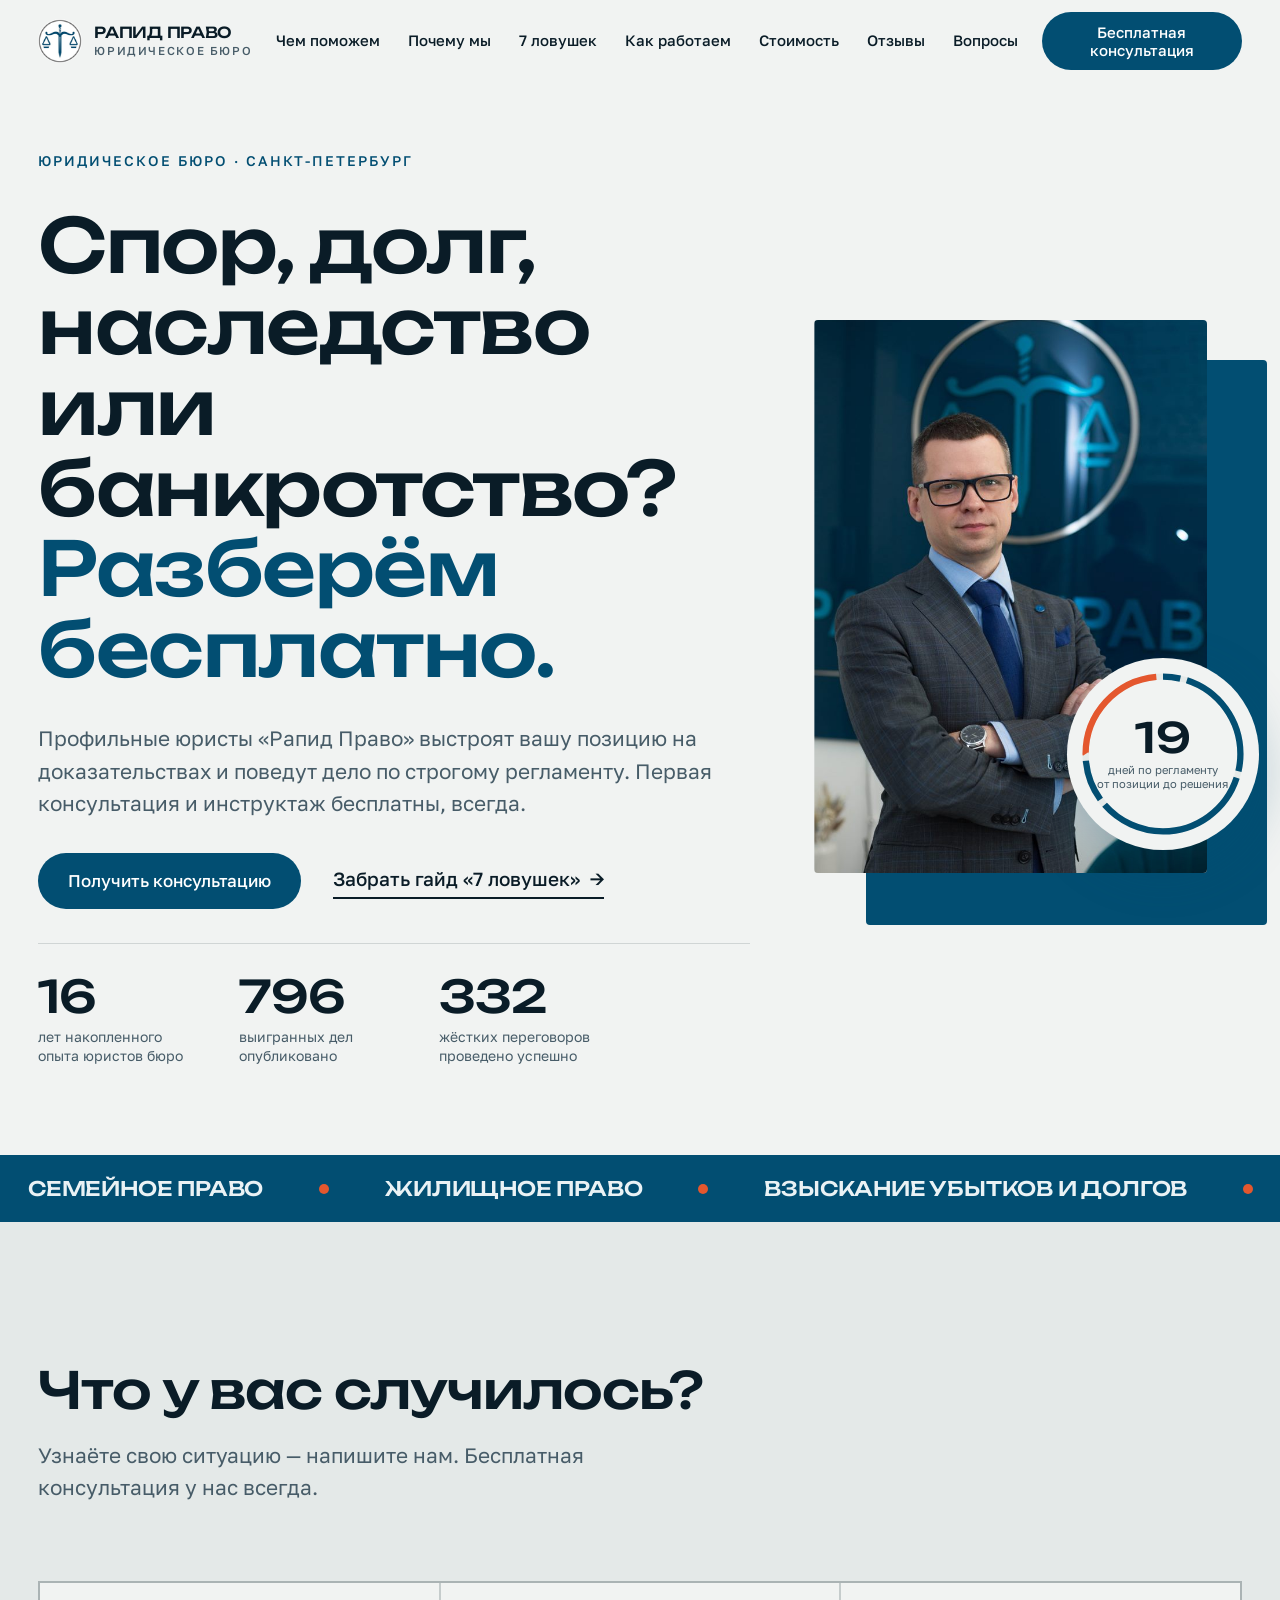
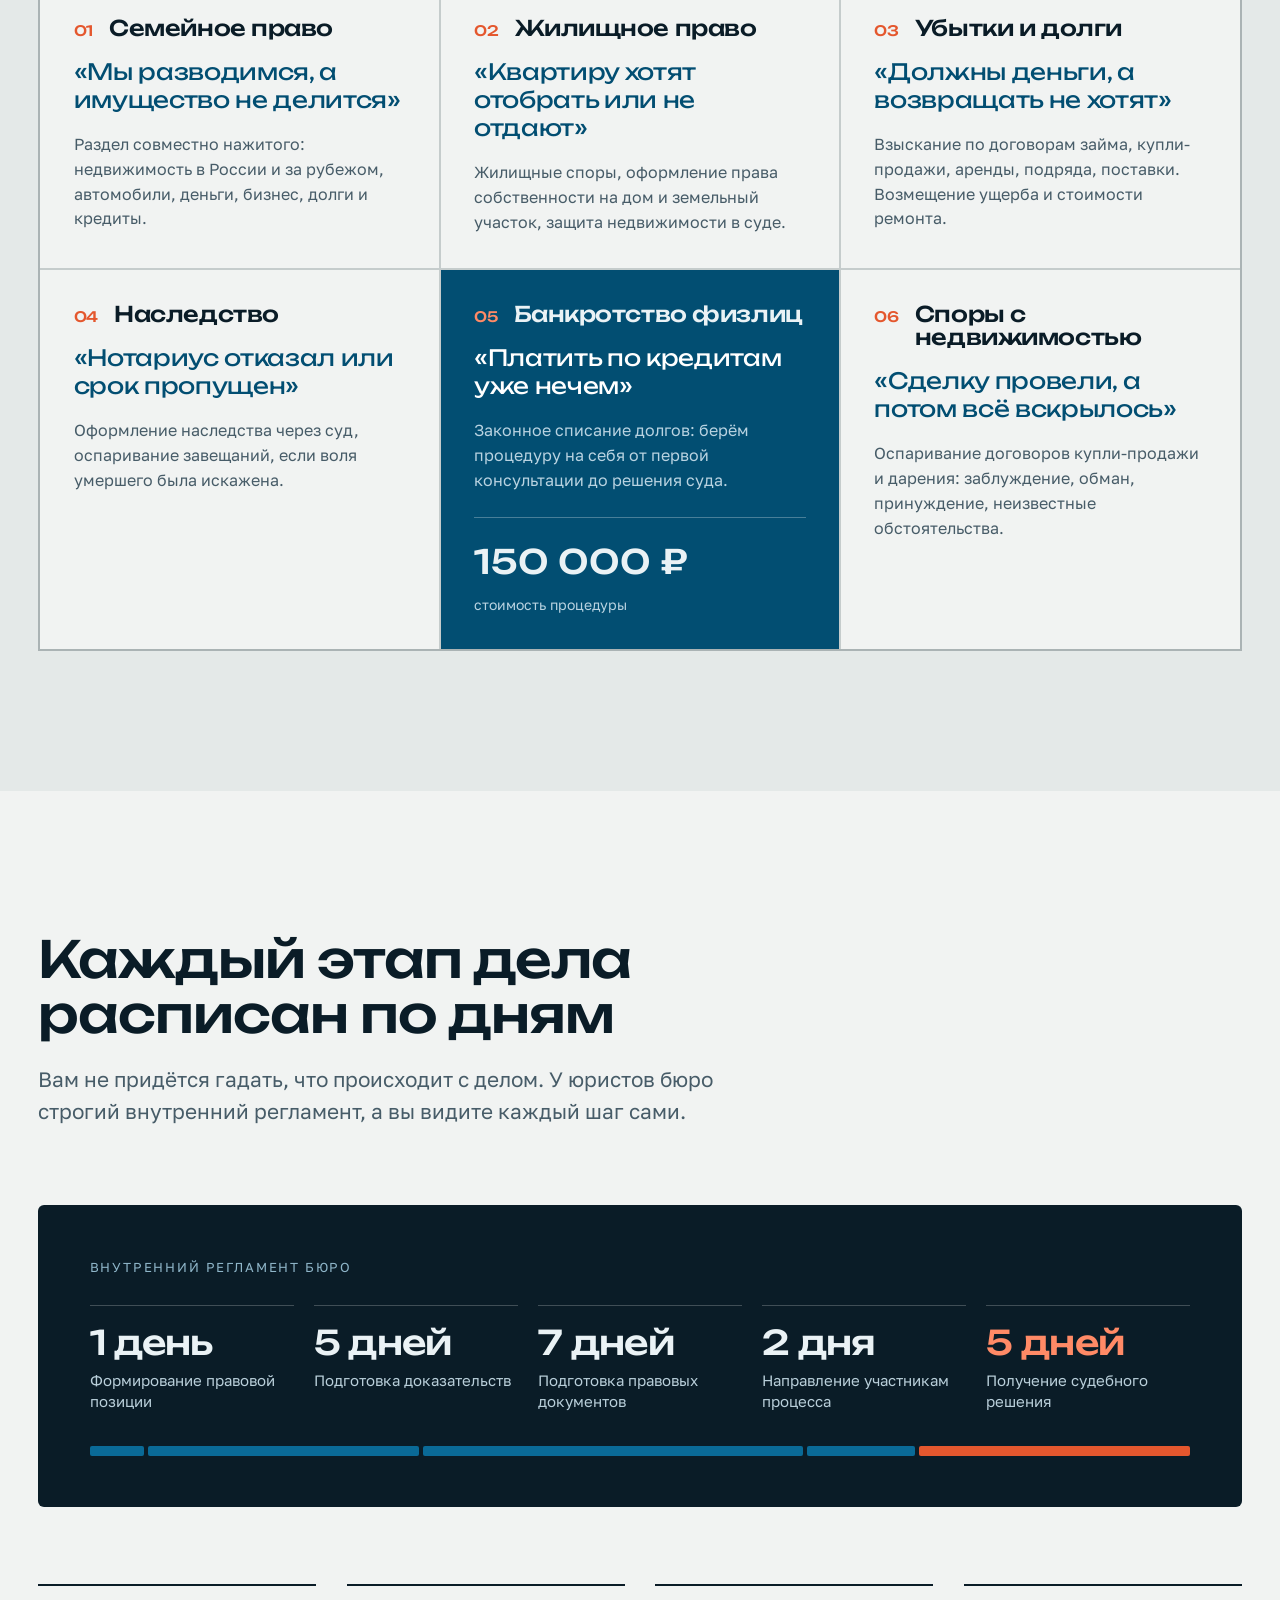
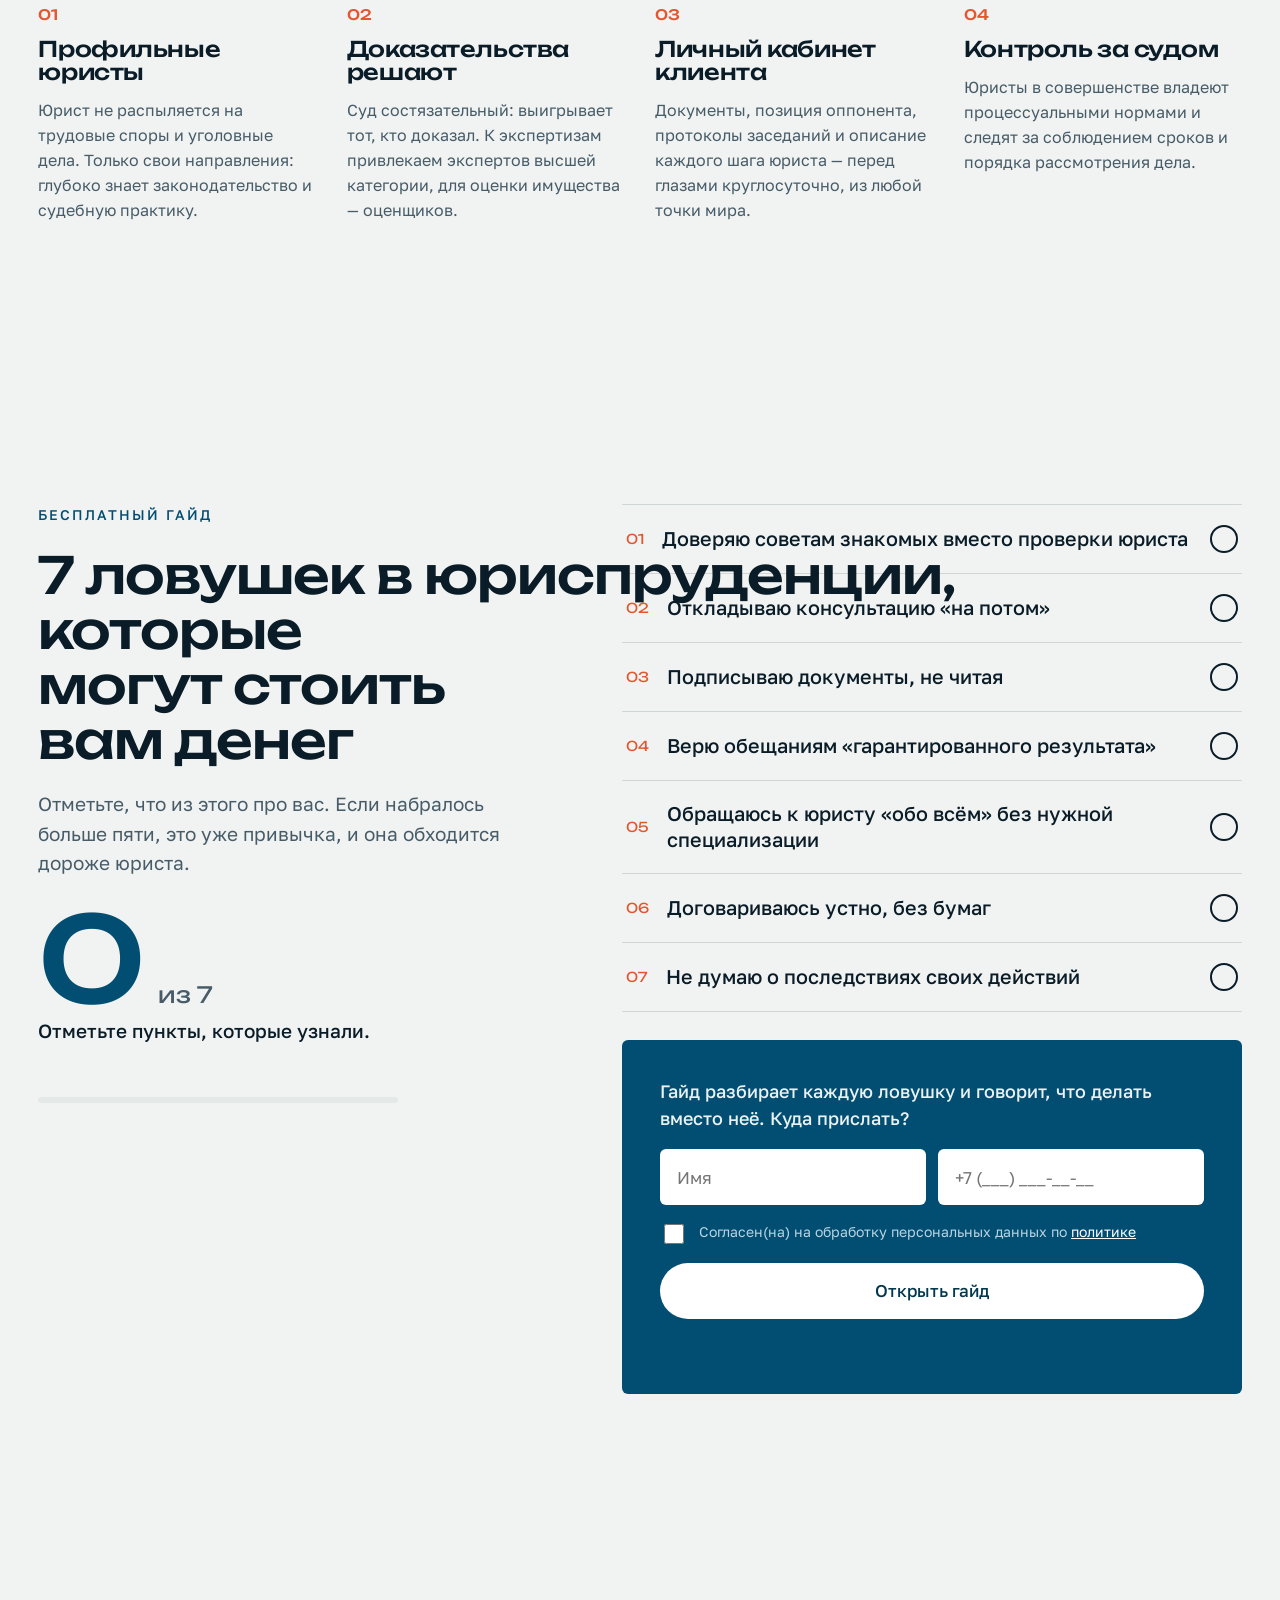
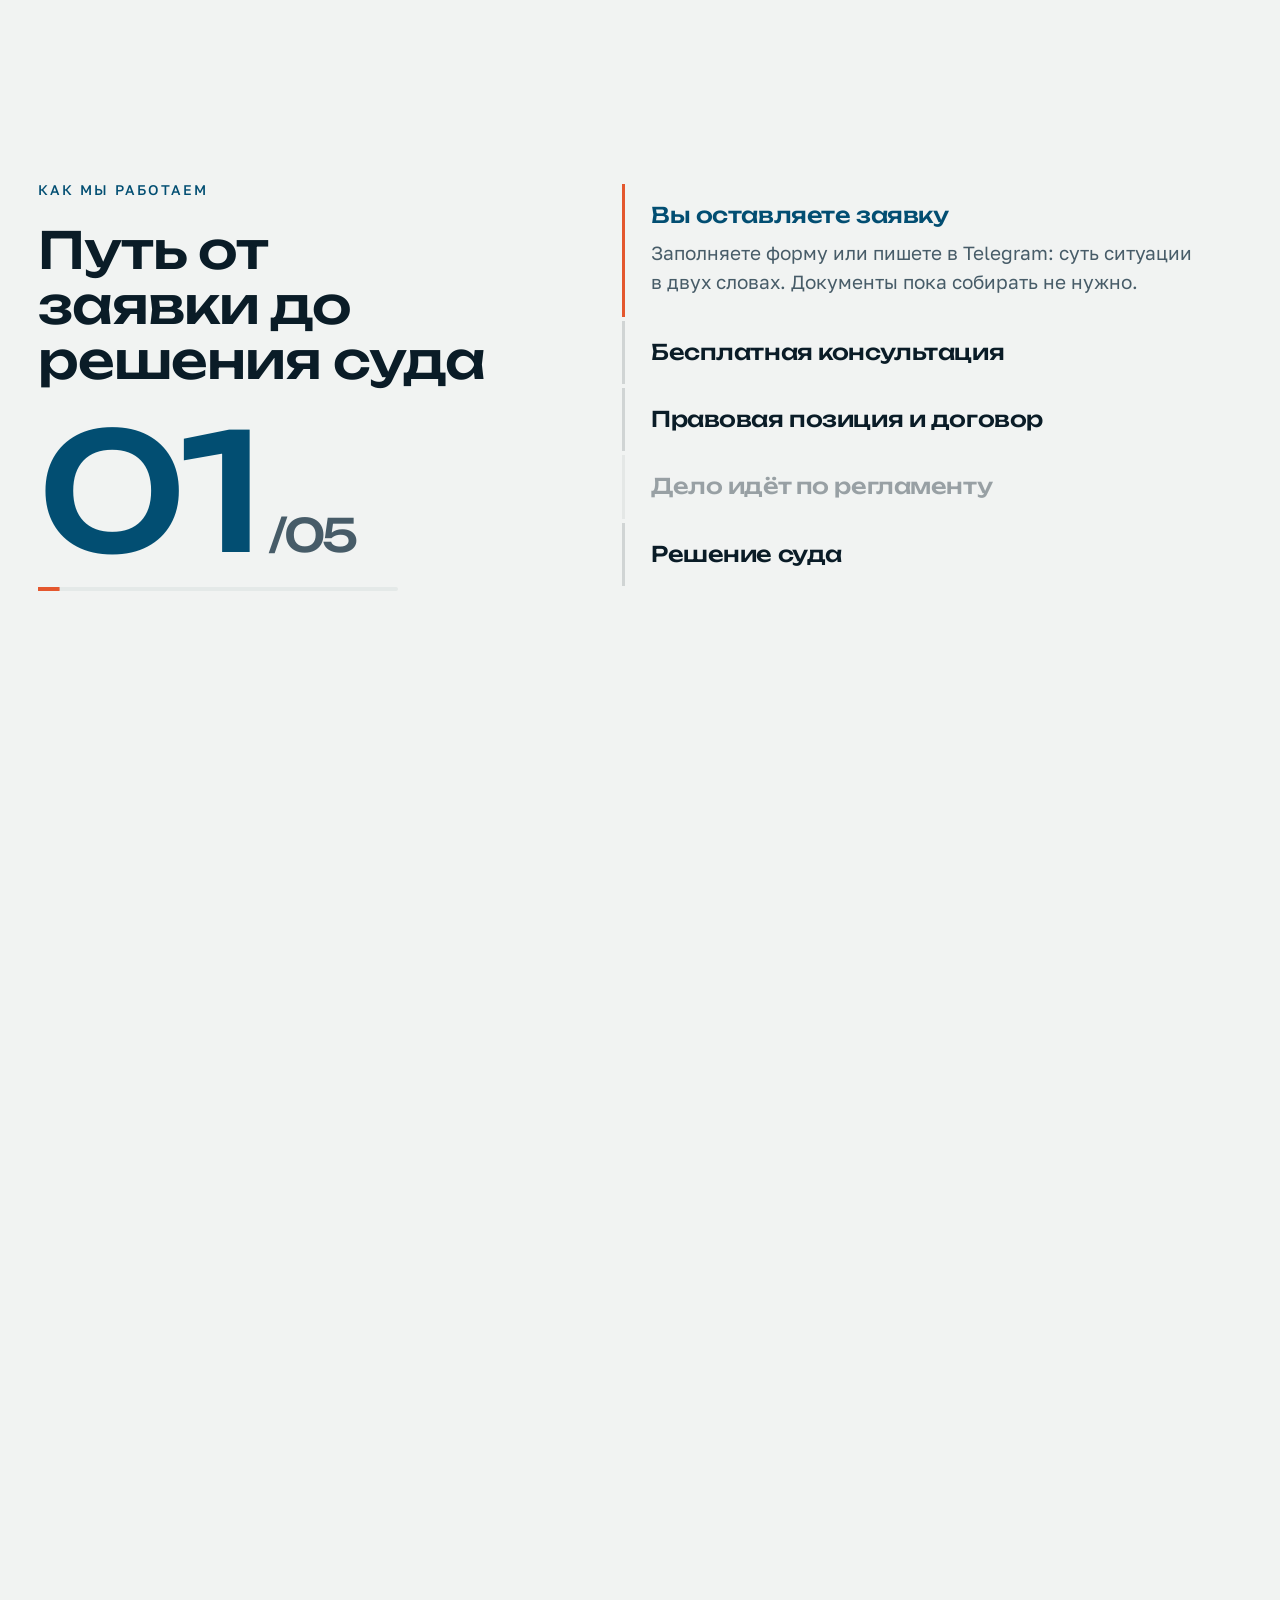
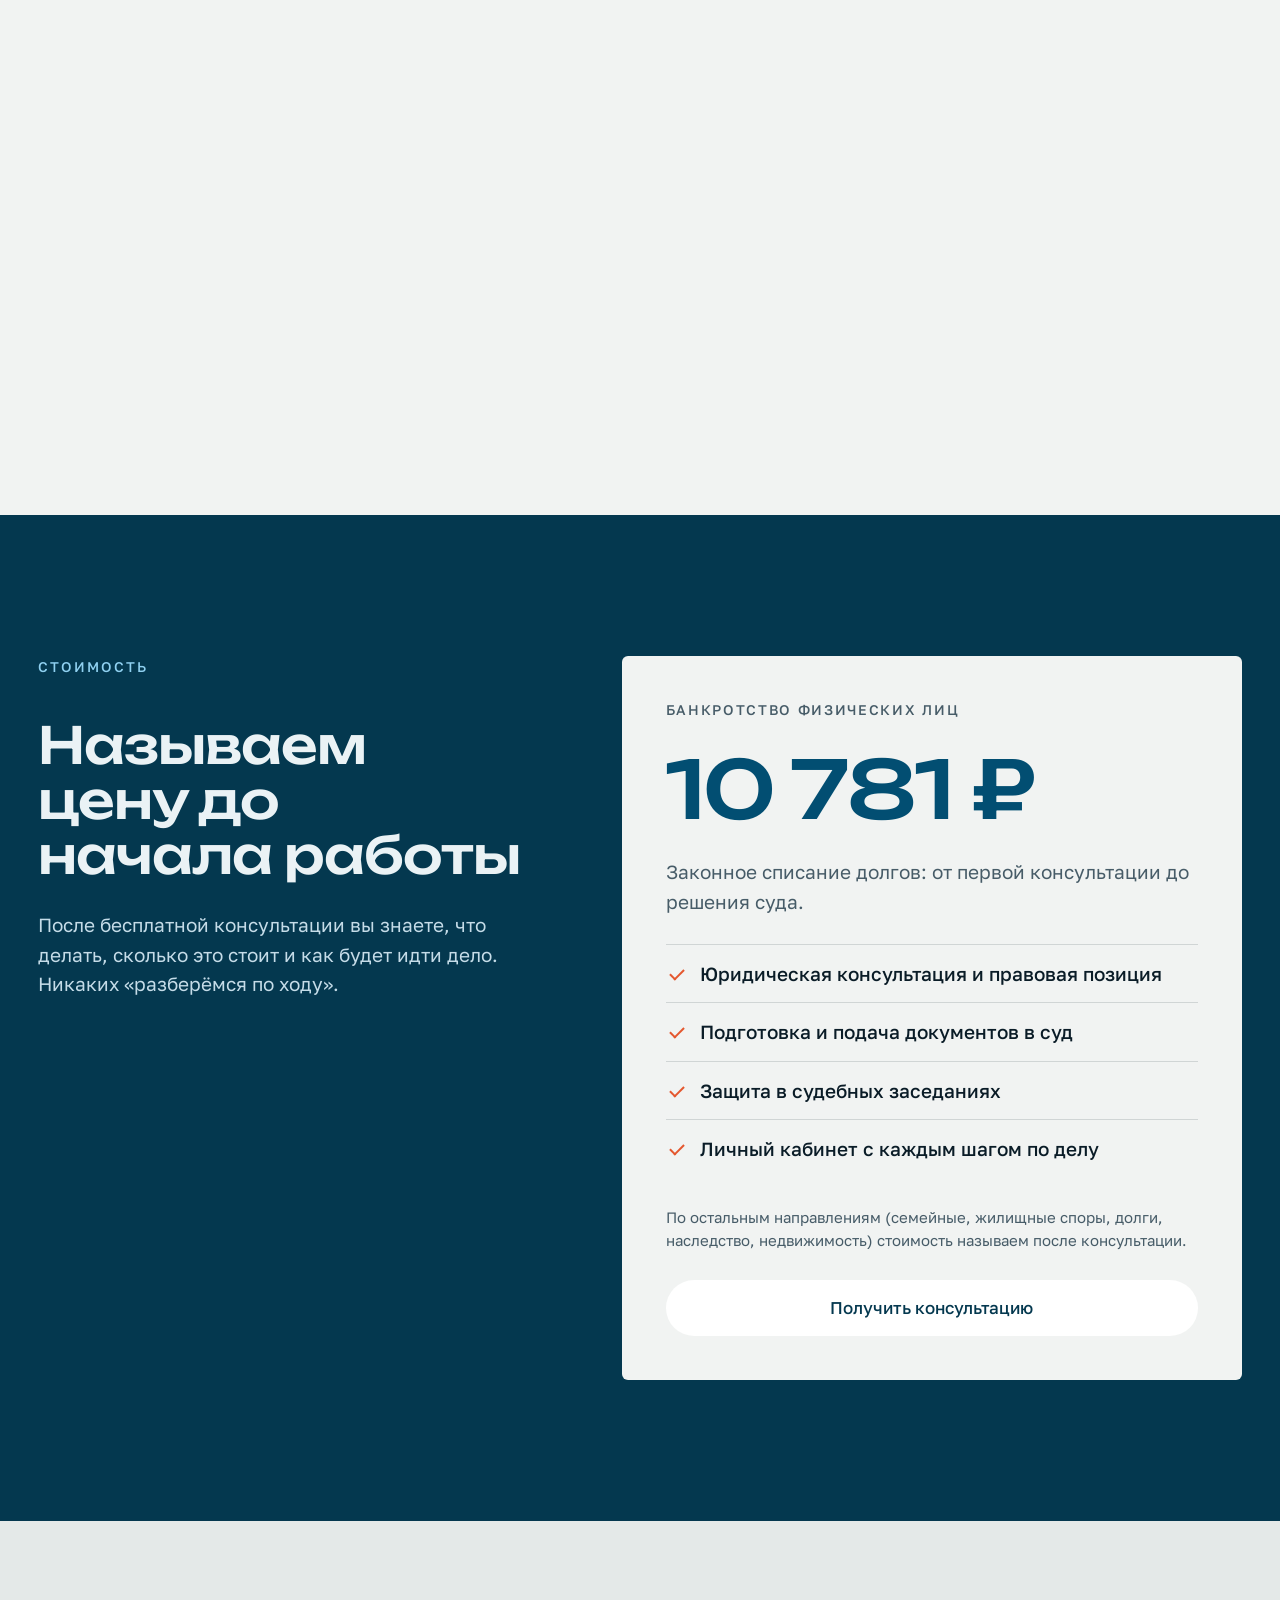
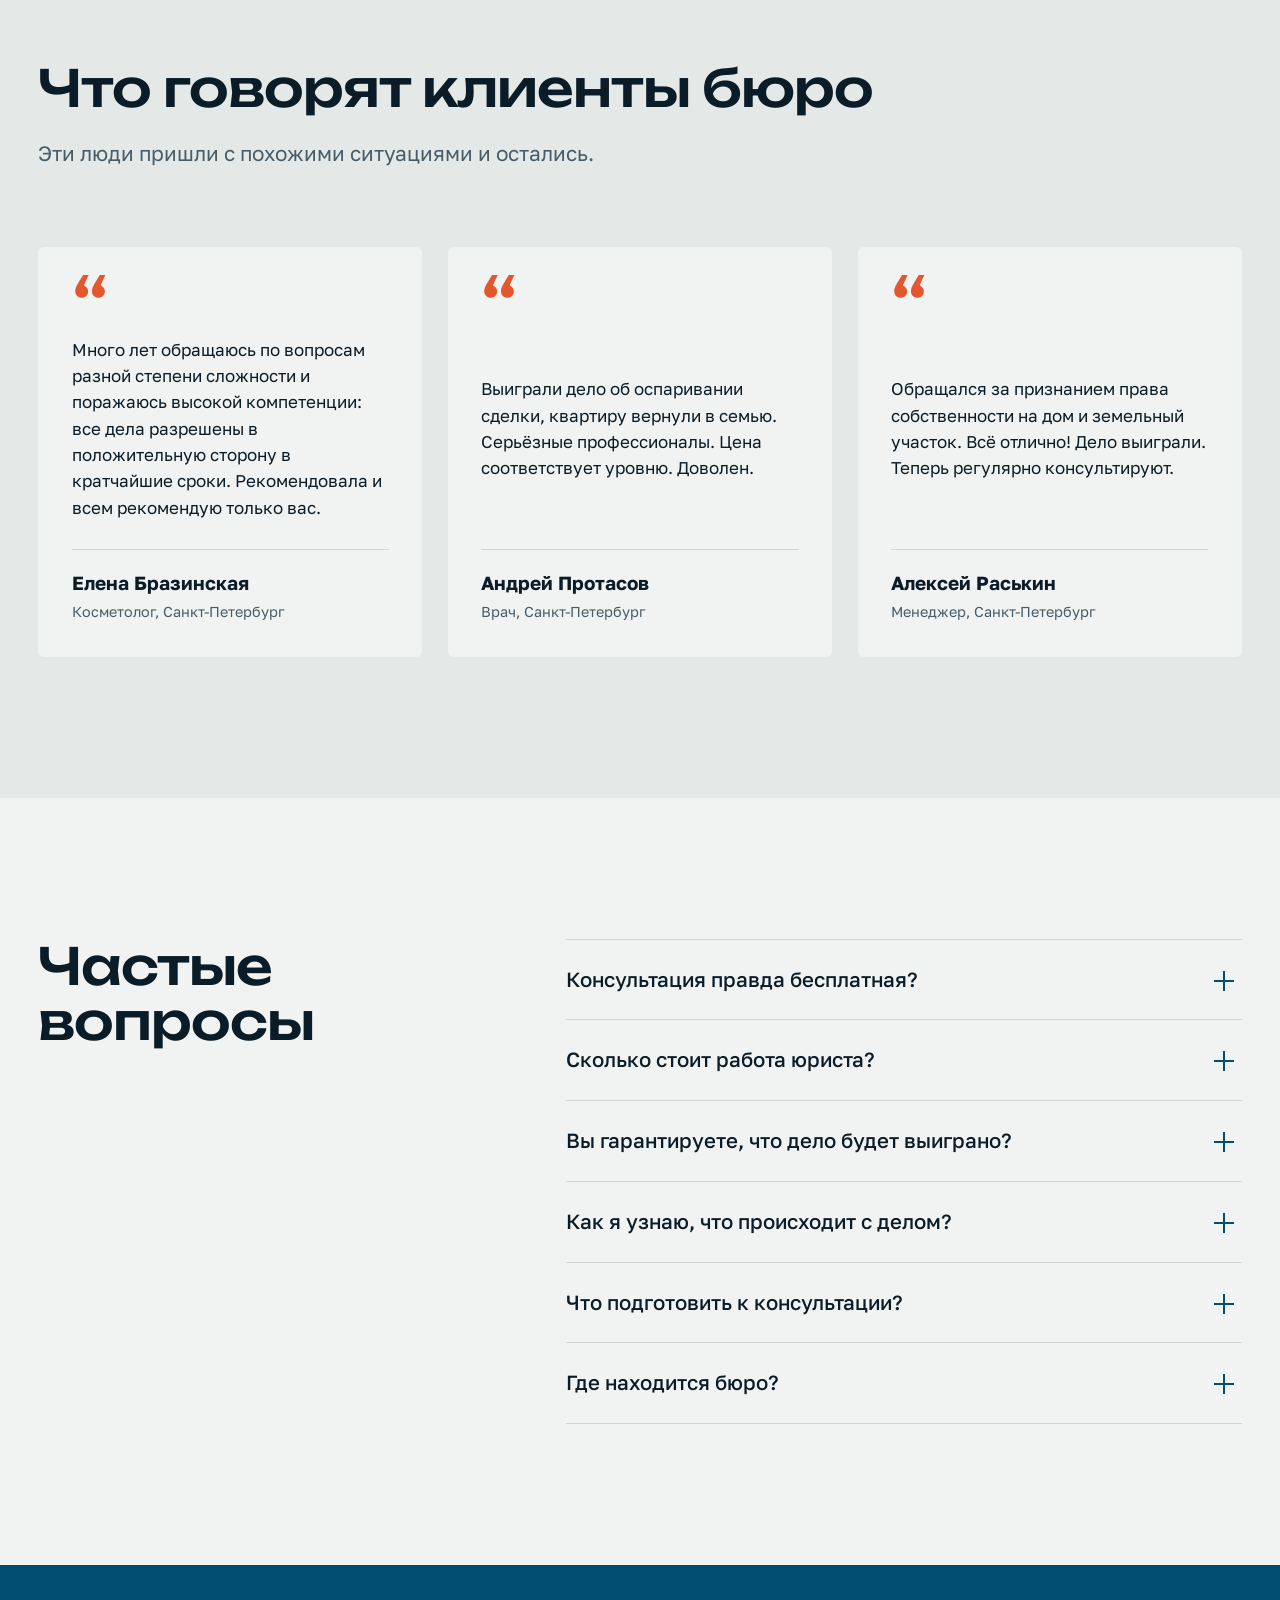
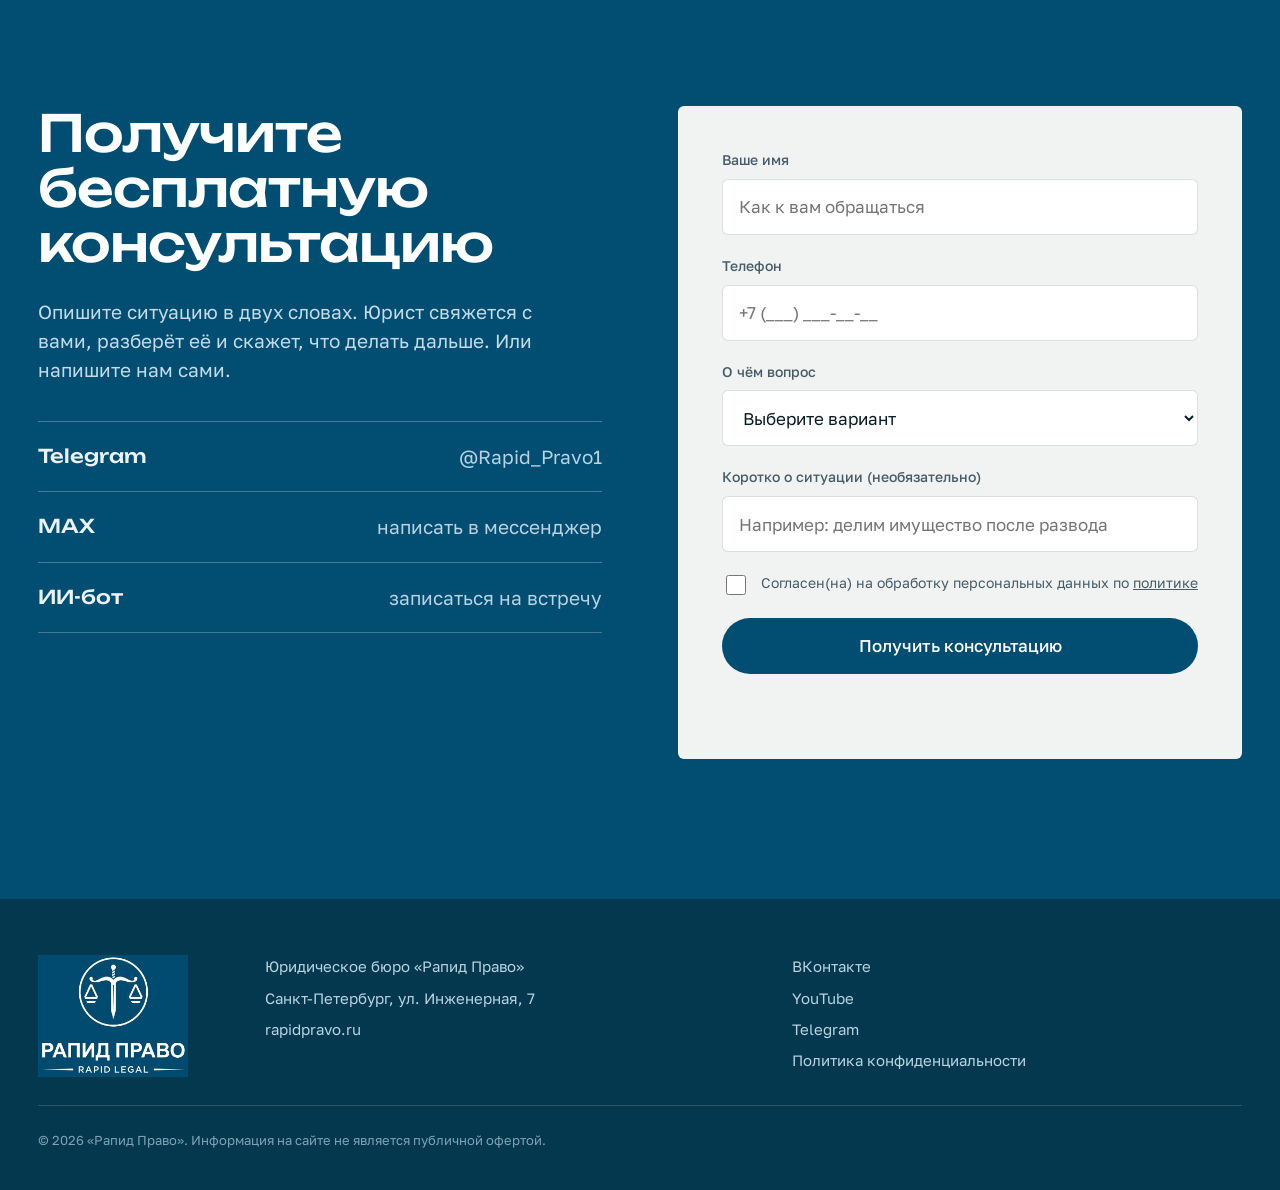
==== commit 33d9d312: "Переделка: лендинг для клиентов + лид-магнит 7 ловушек" ====
--- a/index.html
+++ b/index.html
@@ -3,10 +3,10 @@
 <head>
 <meta charset="UTF-8">
 <meta name="viewport" content="width=device-width, initial-scale=1">
-<title>Партнёрская программа юрбюро «Рапид Право» — Санкт-Петербург</title>
-<meta name="description" content="Направляйте клиентов с юридическими проблемами в «Рапид Право»: семейные и жилищные споры, долги, наследство, банкротство. 17 лет опыта, 837 выигранных дел. Партнёрское вознаграждение за каждого клиента.">
-<meta property="og:title" content="Рапид Право — партнёрская программа">
-<meta property="og:description" content="Ваши клиенты уже ищут юриста. Направьте их к нам — дело ведём по регламенту, вы получаете вознаграждение.">
+<title>Юридическое бюро «Рапид Право» — Санкт-Петербург</title>
+<meta name="description" content="Семейные и жилищные споры, взыскание долгов и убытков, наследство, банкротство физлиц. 17 лет опыта, 837 выигранных дел. Первая консультация бесплатно. Санкт-Петербург, Инженерная 7.">
+<meta property="og:title" content="Рапид Право — юридическое бюро в Санкт-Петербурге">
+<meta property="og:description" content="Разберём вашу ситуацию бесплатно. Дело ведём по регламенту, каждый шаг виден в личном кабинете.">
 <meta property="og:type" content="website">
 <link rel="icon" href="favicon.png">
 <link rel="preconnect" href="https://fonts.googleapis.com">
@@ -25,17 +25,18 @@
   <div class="header__inner">
     <a class="brand" href="#top" aria-label="Рапид Право — наверх">
       <img class="brand__mark" src="favicon.png" width="44" height="44" alt="">
-      <span class="brand__name">Рапид Право<small>партнёрам</small></span>
+      <span class="brand__name">Рапид Право<small>юридическое бюро</small></span>
     </a>
     <nav class="nav" id="menu" aria-label="Разделы">
+      <a href="#cases">Чем поможем</a>
       <a href="#why">Почему мы</a>
-      <a href="#cases">Что передавать</a>
-      <a href="#flow">Как это работает</a>
-      <a href="#income">Доход</a>
+      <a href="#traps">7 ловушек</a>
+      <a href="#flow">Как работаем</a>
+      <a href="#price">Стоимость</a>
       <a href="#reviews">Отзывы</a>
       <a href="#faq">Вопросы</a>
     </nav>
-    <a class="btn btn--small magnetic" href="#contact"><span>Стать партнёром</span></a>
+    <a class="btn btn--small magnetic" href="#contact"><span>Бесплатная консультация</span></a>
     <button class="burger" id="burger" type="button" aria-expanded="false" aria-controls="menu">Меню</button>
   </div>
 </header>
@@ -46,16 +47,16 @@
 <section class="hero" aria-labelledby="h1">
   <div class="wrap hero__grid">
     <div class="hero__copy">
-      <p class="kicker" data-split-in>Партнёрская программа юрбюро · Санкт-Петербург</p>
+      <p class="kicker">Юридическое бюро · Санкт-Петербург</p>
       <h1 id="h1" class="hero__title">
-        <span class="ln"><span>Ваши клиенты</span></span>
-        <span class="ln"><span>уже ищут юриста.</span></span>
-        <span class="ln ln--acc"><span>Направьте их к&nbsp;нам.</span></span>
+        <span class="ln"><span>Спор, долг, наследство</span></span>
+        <span class="ln"><span>или банкротство?</span></span>
+        <span class="ln ln--acc"><span>Разберём бесплатно.</span></span>
       </h1>
-      <p class="hero__lead">Вы передаёте контакт — «Рапид Право» ведёт дело по строгому регламенту: семейные и жилищные споры, долги, наследство, банкротство. За каждого клиента, пришедшего от вас, вы получаете вознаграждение.</p>
+      <p class="hero__lead">Профильные юристы «Рапид Право» выстроят вашу позицию на доказательствах и поведут дело по строгому регламенту. Первая консультация и инструктаж бесплатны, всегда.</p>
       <div class="hero__cta">
-        <a class="btn magnetic" href="#contact"><span>Узнать условия партнёрства</span></a>
-        <a class="link-arrow" href="#income">Посчитать свой доход <i aria-hidden="true">→</i></a>
+        <a class="btn magnetic" href="#contact"><span>Получить консультацию</span></a>
+        <a class="link-arrow" href="#traps">Забрать гайд «7 ловушек» <i aria-hidden="true">→</i></a>
       </div>
       <dl class="hero__facts">
         <div><dt data-count="17">0</dt><dd>лет накопленного опыта юристов бюро</dd></div>
@@ -82,14 +83,56 @@
   </div>
 </section>
 
-<!-- BEGIN: кому подходит -->
-<section class="ticker" aria-label="Кто может стать партнёром">
+<section class="ticker" aria-label="Направления бюро">
   <div class="ticker__track">
     <div class="ticker__row">
-      <span>Риелторы</span><span>Ипотечные брокеры</span><span>Кредитные консультанты</span><span>Бухгалтеры</span><span>Психологи</span><span>Нотариальные помощники</span><span>Автоюристы</span><span>Блогеры и админы чатов</span><span>Управляющие компаний</span>
+      <span>Семейное право</span><span>Жилищное право</span><span>Взыскание убытков и долгов</span><span>Наследственное право</span><span>Банкротство физлиц</span><span>Споры с недвижимостью</span>
     </div>
     <div class="ticker__row" aria-hidden="true">
-      <span>Риелторы</span><span>Ипотечные брокеры</span><span>Кредитные консультанты</span><span>Бухгалтеры</span><span>Психологи</span><span>Нотариальные помощники</span><span>Автоюристы</span><span>Блогеры и админы чатов</span><span>Управляющие компаний</span>
+      <span>Семейное право</span><span>Жилищное право</span><span>Взыскание убытков и долгов</span><span>Наследственное право</span><span>Банкротство физлиц</span><span>Споры с недвижимостью</span>
+    </div>
+  </div>
+</section>
+
+<!-- CASES -->
+<section class="sec cases" id="cases" aria-labelledby="h-cases">
+  <div class="wrap">
+    <div class="sec__head">
+      <h2 id="h-cases" class="reveal">Что у вас случилось?</h2>
+      <p class="sec__note reveal">Узнаёте свою ситуацию — напишите нам. Бесплатная консультация у нас всегда.</p>
+    </div>
+    <div class="cases__grid">
+      <article class="case reveal">
+        <div class="case__top"><span class="case__n">01</span><h3>Семейное право</h3></div>
+        <p class="case__say">«Мы разводимся, а имущество не делится»</p>
+        <p class="case__what">Раздел совместно нажитого: недвижимость в России и за рубежом, автомобили, деньги, бизнес, долги и кредиты.</p>
+      </article>
+      <article class="case reveal">
+        <div class="case__top"><span class="case__n">02</span><h3>Жилищное право</h3></div>
+        <p class="case__say">«Квартиру хотят отобрать или не отдают»</p>
+        <p class="case__what">Жилищные споры, оформление права собственности на дом и земельный участок, защита недвижимости в суде.</p>
+      </article>
+      <article class="case reveal">
+        <div class="case__top"><span class="case__n">03</span><h3>Убытки и долги</h3></div>
+        <p class="case__say">«Должны деньги, а возвращать не хотят»</p>
+        <p class="case__what">Взыскание по договорам займа, купли-продажи, аренды, подряда, поставки. Возмещение ущерба и стоимости ремонта.</p>
+      </article>
+      <article class="case reveal">
+        <div class="case__top"><span class="case__n">04</span><h3>Наследство</h3></div>
+        <p class="case__say">«Нотариус отказал или срок пропущен»</p>
+        <p class="case__what">Оформление наследства через суд, оспаривание завещаний, если воля умершего была искажена.</p>
+      </article>
+      <article class="case case--feat reveal">
+        <div class="case__top"><span class="case__n">05</span><h3>Банкротство физлиц</h3></div>
+        <p class="case__say">«Платить по кредитам уже нечем»</p>
+        <p class="case__what">Законное списание долгов: берём процедуру на себя от первой консультации до решения суда.</p>
+        <p class="case__price"><b>150 000 ₽</b><span>стоимость процедуры</span></p>
+      </article>
+      <article class="case reveal">
+        <div class="case__top"><span class="case__n">06</span><h3>Споры с недвижимостью</h3></div>
+        <p class="case__say">«Сделку провели, а потом всё вскрылось»</p>
+        <p class="case__what">Оспаривание договоров купли-продажи и дарения: заблуждение, обман, принуждение, неизвестные обстоятельства.</p>
+      </article>
     </div>
   </div>
 </section>
@@ -98,8 +141,8 @@
 <section class="sec why" id="why" aria-labelledby="h-why">
   <div class="wrap">
     <div class="sec__head">
-      <h2 id="h-why" class="reveal">Рекомендовать нас не страшно: всё по расписанию</h2>
-      <p class="sec__note reveal">Вы отвечаете перед клиентом своей репутацией. Поэтому у нас каждый этап дела расписан по дням, а клиент видит документы и действия юриста сам.</p>
+      <h2 id="h-why" class="reveal">Каждый этап дела расписан по дням</h2>
+      <p class="sec__note reveal">Вам не придётся гадать, что происходит с делом. У юристов бюро строгий внутренний регламент, а вы видите каждый шаг сами.</p>
     </div>
 
     <div class="regl reveal" id="regl">
@@ -118,7 +161,7 @@
       <article class="pillar reveal">
         <span class="pillar__n">01</span>
         <h3>Профильные юристы</h3>
-        <p>Юрист не распыляется на трудовые споры и уголовные дела. Только свои направления — поэтому глубоко знает законодательство и судебную практику.</p>
+        <p>Юрист не распыляется на трудовые споры и уголовные дела. Только свои направления: глубоко знает законодательство и судебную практику.</p>
       </article>
       <article class="pillar reveal">
         <span class="pillar__n">02</span>
@@ -128,7 +171,7 @@
       <article class="pillar reveal">
         <span class="pillar__n">03</span>
         <h3>Личный кабинет клиента</h3>
-        <p>Документы, позиция оппонента, протоколы заседаний и описание каждого шага юриста — перед глазами клиента круглосуточно, из любой точки мира.</p>
+        <p>Документы, позиция оппонента, протоколы заседаний и описание каждого шага юриста — перед глазами круглосуточно, из любой точки мира.</p>
       </article>
       <article class="pillar reveal">
         <span class="pillar__n">04</span>
@@ -139,45 +182,41 @@
   </div>
 </section>
 
-<!-- CASES -->
-<section class="sec cases" id="cases" aria-labelledby="h-cases">
-  <div class="wrap">
-    <div class="sec__head">
-      <h2 id="h-cases" class="reveal">Шесть ситуаций, в которых клиент ищет юриста</h2>
-      <p class="sec__note reveal">Если слышите такое от клиента — это повод передать контакт. Бесплатная консультация у нас всегда.</p>
-    </div>
-    <div class="cases__grid">
-      <article class="case reveal">
-        <div class="case__top"><span class="case__n">01</span><h3>Семейное право</h3></div>
-        <p class="case__say">«Мы разводимся, а имущество не делится»</p>
-        <p class="case__what">Раздел совместно нажитого: недвижимость в России и за рубежом, автомобили, деньги, бизнес, долги и кредиты.</p>
-      </article>
-      <article class="case reveal">
-        <div class="case__top"><span class="case__n">02</span><h3>Жилищное право</h3></div>
-        <p class="case__say">«Квартиру хотят отобрать или не отдают»</p>
-        <p class="case__what">Жилищные споры, оформление права собственности на дом и земельный участок, защита недвижимости в суде.</p>
-      </article>
-      <article class="case reveal">
-        <div class="case__top"><span class="case__n">03</span><h3>Убытки и долги</h3></div>
-        <p class="case__say">«Должны деньги, а возвращать не хотят»</p>
-        <p class="case__what">Взыскание по договорам займа, купли-продажи, аренды, подряда, поставки. Возмещение ущерба и стоимости ремонта.</p>
-      </article>
-      <article class="case reveal">
-        <div class="case__top"><span class="case__n">04</span><h3>Наследство</h3></div>
-        <p class="case__say">«Нотариус отказал или срок пропущен»</p>
-        <p class="case__what">Оформление наследства через суд, оспаривание завещаний, если воля умершего была искажена.</p>
-      </article>
-      <article class="case case--feat reveal">
-        <div class="case__top"><span class="case__n">05</span><h3>Банкротство физлиц</h3></div>
-        <p class="case__say">«Платить по кредитам уже нечем»</p>
-        <p class="case__what">Законное списание долгов. Самый частый и самый крупный чек — партнёры считают доход именно с него.</p>
-        <p class="case__price"><b>150 000 ₽</b><span>стоимость процедуры</span></p>
-      </article>
-      <article class="case reveal">
-        <div class="case__top"><span class="case__n">06</span><h3>Споры с недвижимостью</h3></div>
-        <p class="case__say">«Сделку провели, а потом всё вскрылось»</p>
-        <p class="case__what">Оспаривание договоров купли-продажи и дарения: заблуждение, обман, принуждение, неизвестные обстоятельства.</p>
-      </article>
+<!-- LEAD MAGNET -->
+<section class="traps" id="traps" aria-labelledby="h-traps">
+  <div class="wrap traps__grid">
+    <div class="traps__copy">
+      <p class="kicker">Бесплатный гайд</p>
+      <h2 id="h-traps">7 ловушек в юриспруденции, которые могут стоить вам денег</h2>
+      <p class="traps__txt">Отметьте, что из этого про вас. Если набралось больше пяти, это уже привычка, и она обходится дороже юриста.</p>
+      <div class="traps__score" aria-live="polite">
+        <b id="trapN">0</b><span>из 7</span>
+        <p id="trapMsg">Отметьте пункты, которые узнали.</p>
+      </div>
+      <div class="traps__meter" aria-hidden="true"><i id="trapBar"></i></div>
+    </div>
+    <div class="traps__right">
+      <ul class="traplist" id="trapList">
+        <li><label><input type="checkbox"><span class="traplist__n">01</span><span class="traplist__t">Доверяю советам знакомых вместо проверки юриста</span></label></li>
+        <li><label><input type="checkbox"><span class="traplist__n">02</span><span class="traplist__t">Откладываю консультацию «на потом»</span></label></li>
+        <li><label><input type="checkbox"><span class="traplist__n">03</span><span class="traplist__t">Подписываю документы, не читая</span></label></li>
+        <li><label><input type="checkbox"><span class="traplist__n">04</span><span class="traplist__t">Верю обещаниям «гарантированного результата»</span></label></li>
+        <li><label><input type="checkbox"><span class="traplist__n">05</span><span class="traplist__t">Обращаюсь к юристу «обо всём» без нужной специализации</span></label></li>
+        <li><label><input type="checkbox"><span class="traplist__n">06</span><span class="traplist__t">Договариваюсь устно, без бумаг</span></label></li>
+        <li><label><input type="checkbox"><span class="traplist__n">07</span><span class="traplist__t">Не думаю о последствиях своих действий</span></label></li>
+      </ul>
+      <form class="magnet" id="magnetForm" novalidate>
+        <p class="magnet__t">Гайд разбирает каждую ловушку и говорит, что делать вместо неё. Куда прислать?</p>
+        <div class="magnet__row">
+          <input type="text" name="name" placeholder="Имя" autocomplete="name" aria-label="Имя" required>
+          <input type="tel" name="phone" placeholder="+7 (___) ___-__-__" autocomplete="tel" aria-label="Телефон" required>
+        </div>
+        <input type="text" name="_gotcha" style="display:none" tabindex="-1" autocomplete="off">
+        <label class="check"><input type="checkbox" name="agree"><span>Согласен(на) на обработку персональных данных по <a href="privacy.html" target="_blank">политике</a></span></label>
+        <button class="btn btn--wide magnetic" type="submit"><span>Открыть гайд</span></button>
+        <p class="form__msg" id="magnetMsg" role="status" aria-live="polite"></p>
+        <a class="magnet__open" id="magnetOpen" href="guide.html" hidden>Читать гайд →</a>
+      </form>
     </div>
   </div>
 </section>
@@ -187,80 +226,57 @@
   <div class="flow__pin">
     <div class="wrap flow__grid">
       <div class="flow__left">
-        <p class="kicker">Как это работает</p>
-        <h2 id="h-flow">Путь клиента от вашего сообщения до решения</h2>
+        <p class="kicker">Как мы работаем</p>
+        <h2 id="h-flow">Путь от заявки до решения суда</h2>
         <div class="flow__big" aria-hidden="true"><span id="flowNum">01</span><i>/05</i></div>
         <div class="flow__line" aria-hidden="true"><i id="flowFill"></i></div>
       </div>
       <ol class="flow__steps" id="flowSteps">
         <li class="fstep is-on">
-          <h3>Вы передаёте контакт</h3>
-          <p><span>Пишете нам в Telegram или заполняете форму ниже: имя клиента и суть проблемы в двух словах. Больше от вас ничего не требуется.</span></p>
+          <h3>Вы оставляете заявку</h3>
+          <p><span>Заполняете форму или пишете в Telegram: суть ситуации в двух словах. Документы пока собирать не нужно.</span></p>
         </li>
         <li class="fstep">
           <h3>Бесплатная консультация</h3>
-          <p><span>Юрист разбирает ситуацию и честно говорит, какие у дела перспективы. Консультация и инструктаж бесплатны — всегда.</span></p>
+          <p><span>Юрист разбирает ситуацию и честно говорит, какие у дела перспективы и что нужно сделать в первую очередь.</span></p>
         </li>
         <li class="fstep">
           <h3>Правовая позиция и договор</h3>
-          <p><span>Формируем позицию — по регламенту это один день — и фиксируем условия работы с клиентом.</span></p>
+          <p><span>Формируем позицию (по регламенту это один день) и фиксируем условия работы письменно.</span></p>
         </li>
         <li class="fstep">
           <h3>Дело идёт по регламенту</h3>
-          <p><span>Доказательства, документы, суд. Клиент следит за каждым действием юриста в личном кабинете и не звонит вам с вопросом «как там дела».</span></p>
+          <p><span>Доказательства, документы, суд. Вы следите за каждым действием юриста в личном кабинете и не звоните с вопросом «как там дела».</span></p>
         </li>
         <li class="fstep">
-          <h3>Решение и вознаграждение</h3>
-          <p><span>Результат — клиенту, партнёрское вознаграждение — вам. Порядок и сроки выплаты прописаны в партнёрском соглашении.</span></p>
+          <h3>Решение суда</h3>
+          <p><span>Получаем решение, при необходимости взыскиваем судебные расходы и исполняем решение.</span></p>
         </li>
       </ol>
     </div>
   </div>
 </section>
 
-<!-- INCOME -->
-<section class="sec income" id="income" aria-labelledby="h-income">
+<!-- PRICE -->
+<section class="sec income" id="price" aria-labelledby="h-price">
   <div class="wrap income__grid">
     <div class="income__copy">
-      <p class="kicker">Калькулятор партнёра</p>
-      <h2 id="h-income">Сколько приносит поток клиентов</h2>
-      <p class="income__txt">Сейчас по партнёрской программе к нам приходит 20–30 клиентов в месяц. Цель — от 50. Подвигайте ползунок и посмотрите, что это значит для вашего дохода.</p>
-      <p class="income__fine">Расчёт ориентировочный. Размер вознаграждения в калькуляторе условный, точные условия назовёт менеджер.</p>
-    </div>
-    <div class="calc" id="calc">
-      <label class="calc__row">
-        <span class="calc__lbl">Клиентов в месяц от вас <b id="vN">10</b></span>
-        <input type="range" id="inN" min="1" max="60" value="10">
-        <span class="calc__scale"><i>1</i><i>20</i><i>40</i><i>60</i></span>
-      </label>
-      <div class="calc__two">
-        <label class="calc__field"><span>Средний чек, ₽</span><input type="number" id="inC" value="150000" min="1000" step="1000" inputmode="numeric"></label>
-        <label class="calc__field"><span>Ваша доля, %</span><input type="number" id="inR" value="10" min="1" max="50" step="1" inputmode="numeric"></label>
-      </div>
-      <div class="calc__out">
-        <p>Ваш доход в месяц</p>
-        <b id="outM">0 ₽</b>
-        <div class="calc__year"><span>за год</span><b id="outY">0 ₽</b></div>
-        <div class="calc__goal"><i id="goalBar"></i></div>
-        <p class="calc__goaltxt" id="goalTxt"></p>
-      </div>
-      <a class="btn btn--light magnetic" href="#contact"><span>Хочу такие условия</span></a>
-    </div>
-  </div>
-</section>
-
-<!-- COMMUNITY -->
-<section class="sec comm" id="community" aria-labelledby="h-comm">
-  <div class="wrap comm__grid">
-    <figure class="comm__fig reveal"><img src="img/sign.jpg" width="1100" height="818" alt="Вывеска бюро «Рапид Право»" loading="lazy"></figure>
-    <div class="comm__copy">
-      <h2 id="h-comm" class="reveal">Вы не одни: у нас есть чат партнёров</h2>
-      <p class="reveal">Партнёры по реферальной программе уже собраны в общий чат: там задают вопросы юристам, обсуждают случаи и получают ответы по условиям. Новые участники подключаются после знакомства с менеджером.</p>
-      <ul class="comm__list reveal">
-        <li><b>20–30</b><span>клиентов в месяц сегодня приходит от партнёров</span></li>
-        <li><b>50+</b><span>клиентов в месяц — наша цель по партнёрской программе</span></li>
+      <p class="kicker">Стоимость</p>
+      <h2 id="h-price">Называем цену до начала работы</h2>
+      <p class="income__txt">После бесплатной консультации вы знаете, что делать, сколько это стоит и как будет идти дело. Никаких «разберёмся по ходу».</p>
+    </div>
+    <div class="calc">
+      <p class="priceblock__l">Банкротство физических лиц</p>
+      <b class="priceblock__n" data-count="150000" data-sfx=" ₽">0 ₽</b>
+      <p class="priceblock__d">Законное списание долгов: от первой консультации до решения суда.</p>
+      <ul class="priceblock__list">
+        <li>Юридическая консультация и правовая позиция</li>
+        <li>Подготовка и подача документов в суд</li>
+        <li>Защита в судебных заседаниях</li>
+        <li>Личный кабинет с каждым шагом по делу</li>
       </ul>
-      <p class="comm__addr reveal">Офис: Санкт-Петербург, ул. Инженерная, 7 · м. Гостиный двор</p>
+      <p class="priceblock__f">По остальным направлениям (семейные, жилищные споры, долги, наследство, недвижимость) стоимость называем после консультации.</p>
+      <a class="btn btn--light magnetic" href="#contact"><span>Получить консультацию</span></a>
     </div>
   </div>
 </section>
@@ -270,7 +286,7 @@
   <div class="wrap">
     <div class="sec__head">
       <h2 id="h-rev" class="reveal">Что говорят клиенты бюро</h2>
-      <p class="sec__note reveal">Эти люди пришли к нам и остались. Именно такие отзывы получат ваши клиенты.</p>
+      <p class="sec__note reveal">Эти люди пришли с похожими ситуациями и остались.</p>
     </div>
     <div class="reviews__grid">
       <blockquote class="rev reveal">
@@ -292,14 +308,14 @@
 <!-- FAQ -->
 <section class="sec faq" id="faq" aria-labelledby="h-faq">
   <div class="wrap faq__grid">
-    <h2 id="h-faq" class="reveal">Частые вопросы партнёров</h2>
+    <h2 id="h-faq" class="reveal">Частые вопросы</h2>
     <div class="faq__list">
-      <details class="reveal"><summary>Кто может стать партнёром?</summary><div class="ans"><p>Любой, к кому люди обращаются с долгами, разводом, наследством или спорами по недвижимости: риелторы, брокеры, бухгалтеры, психологи, админы тематических чатов. Юридическое образование не нужно.</p></div></details>
-      <details class="reveal"><summary>Нужно ли мне разбираться в праве?</summary><div class="ans"><p>Нет. Вы передаёте контакт и коротко описываете ситуацию. Консультацию и дело ведут юристы бюро.</p></div></details>
-      <details class="reveal"><summary>Как и когда выплачивается вознаграждение?</summary><div class="ans"><p>Размер, порядок и сроки выплаты фиксируются в партнёрском соглашении. Менеджер объяснит всё до начала работы, чтобы не было сюрпризов.</p></div></details>
-      <details class="reveal"><summary>Как закрепляется клиент за мной?</summary><div class="ans"><p>Условия закрепления клиента за партнёром также прописаны в соглашении. Передавайте контакт в Telegram или через форму — так остаётся след обращения.</p></div></details>
-      <details class="reveal"><summary>Что, если дело не получится выиграть?</summary><div class="ans"><p>Юрист не обещает исход заранее, но строит позицию на доказательствах, а клиент видит каждый шаг в личном кабинете. Вы можете честно сказать клиенту: дело ведут профильные специалисты по регламенту.</p></div></details>
-      <details class="reveal"><summary>Работаете только в Петербурге?</summary><div class="ans"><p>Офис бюро находится в Санкт-Петербурге, на Инженерной, 7. Возможность работы по клиентам из других регионов уточняйте у менеджера.</p></div></details>
+      <details class="reveal"><summary>Консультация правда бесплатная?</summary><div class="ans"><p>Да. Консультация и инструктаж бесплатны, всегда. Вы узнаёте, какие шаги нужны и какие у дела перспективы, без обязательств продолжать работу с нами.</p></div></details>
+      <details class="reveal"><summary>Сколько стоит работа юриста?</summary><div class="ans"><p>Банкротство физического лица — 150 000 ₽. По остальным направлениям стоимость зависит от дела, мы называем её после консультации и до начала работы.</p></div></details>
+      <details class="reveal"><summary>Вы гарантируете, что дело будет выиграно?</summary><div class="ans"><p>Честные юристы не обещают исход заранее. Мы строим позицию на доказательствах, работаем по регламенту и контролируем соблюдение процессуальных сроков.</p></div></details>
+      <details class="reveal"><summary>Как я узнаю, что происходит с делом?</summary><div class="ans"><p>У каждого клиента есть личный кабинет: документы, позиция оппонента, протоколы заседаний и описание каждого действия юриста. Он доступен круглосуточно из любой точки мира.</p></div></details>
+      <details class="reveal"><summary>Что подготовить к консультации?</summary><div class="ans"><p>Достаточно коротко описать ситуацию. Если есть договоры, расписки, переписка или решения суда, возьмите их с собой или пришлите: так разбор будет точнее.</p></div></details>
+      <details class="reveal"><summary>Где находится бюро?</summary><div class="ans"><p>Санкт-Петербург, ул. Инженерная, 7, рядом со станцией метро «Гостиный двор». Работу с клиентами из других городов уточняйте на консультации.</p></div></details>
     </div>
   </div>
 </section>
@@ -308,8 +324,8 @@
 <section class="contact" id="contact" aria-labelledby="h-contact">
   <div class="wrap contact__grid">
     <div class="contact__copy">
-      <h2 id="h-contact">Станьте партнёром «Рапид Право»</h2>
-      <p>Оставьте контакт — менеджер расскажет условия, добавит в чат партнёров и ответит на вопросы. Или напишите нам сами.</p>
+      <h2 id="h-contact">Получите бесплатную консультацию</h2>
+      <p>Опишите ситуацию в двух словах. Юрист свяжется с вами, разберёт её и скажет, что делать дальше. Или напишите нам сами.</p>
       <ul class="contact__links">
         <li><a href="https://t.me/Rapid_Pravo1" target="_blank" rel="noopener"><b>Telegram</b><span>@Rapid_Pravo1</span></a></li>
         <li><a href="https://max.ru/u/f9LHodD0cOKxPAciNHpOmM4OJd4pjcLv3Fg7uhiB1IcqzsNbcvsRrmbku6U" target="_blank" rel="noopener"><b>MAX</b><span>написать в мессенджер</span></a></li>
@@ -318,21 +334,23 @@
     </div>
     <form class="form" id="leadForm" novalidate>
       <label class="fld"><span>Ваше имя</span><input type="text" name="name" autocomplete="name" placeholder="Как к вам обращаться" required></label>
-      <label class="fld"><span>Телефон или Telegram</span><input type="text" name="contact" autocomplete="tel" placeholder="+7 или @ник" required></label>
-      <label class="fld"><span>Чем вы занимаетесь</span>
-        <select name="role">
+      <label class="fld"><span>Телефон</span><input type="tel" name="phone" autocomplete="tel" placeholder="+7 (___) ___-__-__" required></label>
+      <label class="fld"><span>О чём вопрос</span>
+        <select name="topic">
           <option value="">Выберите вариант</option>
-          <option>Риелтор</option>
-          <option>Ипотечный / кредитный брокер</option>
-          <option>Бухгалтер</option>
-          <option>Психолог</option>
-          <option>Блогер / админ чата</option>
+          <option>Семейное право</option>
+          <option>Жилищное право</option>
+          <option>Взыскание убытков и долгов</option>
+          <option>Наследство</option>
+          <option>Банкротство физлиц</option>
+          <option>Споры с недвижимостью</option>
           <option>Другое</option>
         </select>
       </label>
+      <label class="fld"><span>Коротко о ситуации (необязательно)</span><input type="text" name="comment" placeholder="Например: делим имущество после развода"></label>
       <input type="text" name="_gotcha" style="display:none" tabindex="-1" autocomplete="off">
       <label class="check"><input type="checkbox" name="agree" required><span>Согласен(на) на обработку персональных данных по <a href="privacy.html" target="_blank">политике</a></span></label>
-      <button class="btn btn--wide magnetic" type="submit"><span>Получить условия партнёрства</span></button>
+      <button class="btn btn--wide magnetic" type="submit"><span>Получить консультацию</span></button>
       <p class="form__msg" id="formMsg" role="status" aria-live="polite"></p>
     </form>
   </div>
--- a/styles.css
+++ b/styles.css
@@ -343,3 +343,62 @@
 @media (max-width: 560px) { .header .btn--small { display: none; } }
 @media (max-width: 380px) { .brand__name small { display: none; } }
 .still *, .still *::before, .still *::after { transition-duration: 0s !important; transition-delay: 0s !important; }
+
+/* ---- лид-магнит ---- */
+.traps { background: var(--paper); padding-block: var(--gap); }
+.traps__grid { display: grid; grid-template-columns: minmax(0, .9fr) minmax(0, 1.1fr); gap: clamp(32px, 6vw, 110px); align-items: start; }
+.traps__copy { display: grid; gap: 22px; position: sticky; top: 110px; }
+.traps__copy h2 { max-width: 14ch; }
+.traps__txt { color: var(--muted); max-width: 42ch; }
+.traps__score { display: flex; flex-wrap: wrap; align-items: baseline; gap: 4px 12px; margin-top: 6px; }
+.traps__score b { font-family: var(--display); font-weight: 500; font-size: clamp(4rem, 2.6rem + 6vw, 8rem); line-height: .9; color: var(--petrol); transition: color .4s; }
+.traps__score span { font-family: var(--display); color: var(--muted); font-size: 1.4rem; }
+.traps__score p { flex-basis: 100%; font-weight: 500; min-height: 3.1em; max-width: 36ch; }
+.traps__score.is-hot b { color: var(--signal); }
+.traps__meter { height: 6px; background: var(--paper-2); border-radius: 3px; overflow: hidden; max-width: 360px; }
+.traps__meter i { display: block; height: 100%; background: var(--petrol); transform-origin: 0 50%; transform: scaleX(0); transition: transform .5s var(--ease), background-color .4s; }
+.traps__score.is-hot ~ .traps__meter i { background: var(--signal); }
+.traps__right { display: grid; gap: 28px; }
+.traplist { display: grid; }
+.traplist li { border-top: 1px solid var(--line); }
+.traplist li:last-child { border-bottom: 1px solid var(--line); }
+.traplist label { display: grid; grid-template-columns: auto 1fr auto; align-items: center; gap: 18px; padding: 20px 4px; cursor: pointer; transition: padding .35s var(--ease), background-color .3s; }
+.traplist label:hover { padding-left: 14px; }
+.traplist input { position: absolute; opacity: 0; pointer-events: none; }
+.traplist__n { font-family: var(--display); font-size: .85rem; color: var(--signal); }
+.traplist__t { font-weight: 500; font-size: clamp(1.0625rem, 1rem + .3vw, 1.25rem); line-height: 1.3; transition: color .3s; }
+.traplist label::after { content: ""; width: 28px; height: 28px; border: 2px solid var(--ink); border-radius: 50%; background: transparent center / 14px no-repeat; transition: background-color .3s, border-color .3s, transform .4s var(--ease); }
+.traplist input:checked ~ .traplist__t { color: var(--petrol); }
+.traplist label:has(input:checked)::after { background-color: var(--petrol); border-color: var(--petrol); background-image: url("data:image/svg+xml,%3Csvg xmlns='http://www.w3.org/2000/svg' viewBox='0 0 14 14'%3E%3Cpath d='M2 7.5l3.2 3L12 3.5' fill='none' stroke='white' stroke-width='2.2' stroke-linecap='round' stroke-linejoin='round'/%3E%3C/svg%3E"); transform: scale(1.08); }
+.traplist label:has(input:focus-visible) { outline: 3px solid var(--signal); outline-offset: 2px; }
+.magnet { background: var(--petrol); color: var(--on-dark); border-radius: 6px; padding: clamp(22px, 3vw, 38px); display: grid; gap: 16px; }
+.magnet__t { font-weight: 500; font-size: 1.125rem; max-width: 46ch; }
+.magnet__row { display: grid; grid-template-columns: 1fr 1fr; gap: 12px; }
+.magnet input[type=text], .magnet input[type=tel] { min-height: 56px; padding: 0 16px; border: 1.5px solid transparent; border-radius: 6px; background: #fff; font: 400 1.0625rem var(--text); color: var(--ink); width: 100%; }
+.magnet input:focus { outline: none; border-color: var(--signal); }
+.magnet .check { color: #B9D3E1; }
+.magnet .check a { color: #fff; }
+.magnet .check input { accent-color: var(--signal); }
+.magnet .btn { background: #fff; color: var(--petrol-deep); }
+.magnet .btn:hover { color: #fff; }
+.magnet .form__msg.ok { color: #9BE3B5; }
+.magnet .form__msg.err { color: #FFB199; }
+.magnet__open { justify-self: start; color: #fff; font-weight: 500; font-size: 1.125rem; text-decoration: none; border-bottom: 2px solid var(--signal); padding-bottom: 3px; }
+.magnet__open[hidden] { display: none; }
+
+/* стоимость */
+.priceblock__l { font-size: .875rem; letter-spacing: .12em; text-transform: uppercase; color: var(--muted); font-weight: 500; }
+.priceblock__n { font-family: var(--display); font-weight: 500; font-size: clamp(2.6rem, 1.4rem + 5vw, 5rem); line-height: 1; color: var(--petrol); letter-spacing: -.03em; }
+.priceblock__d { color: var(--muted); }
+.priceblock__list { display: grid; gap: 0; }
+.priceblock__list li { padding: 14px 0 14px 34px; border-top: 1px solid var(--line); position: relative; font-weight: 500; }
+.priceblock__list li::before { content: ""; position: absolute; left: 4px; top: 50%; width: 14px; height: 8px; border-left: 2.5px solid var(--signal); border-bottom: 2.5px solid var(--signal); transform: translateY(-65%) rotate(-45deg); }
+.priceblock__f { font-size: .9375rem; color: var(--muted); }
+
+@media (max-width: 900px) {
+  .traps__grid { grid-template-columns: 1fr; }
+  .traps__copy { position: static; }
+}
+@media (max-width: 640px) {
+  .magnet__row { grid-template-columns: 1fr; }
+}
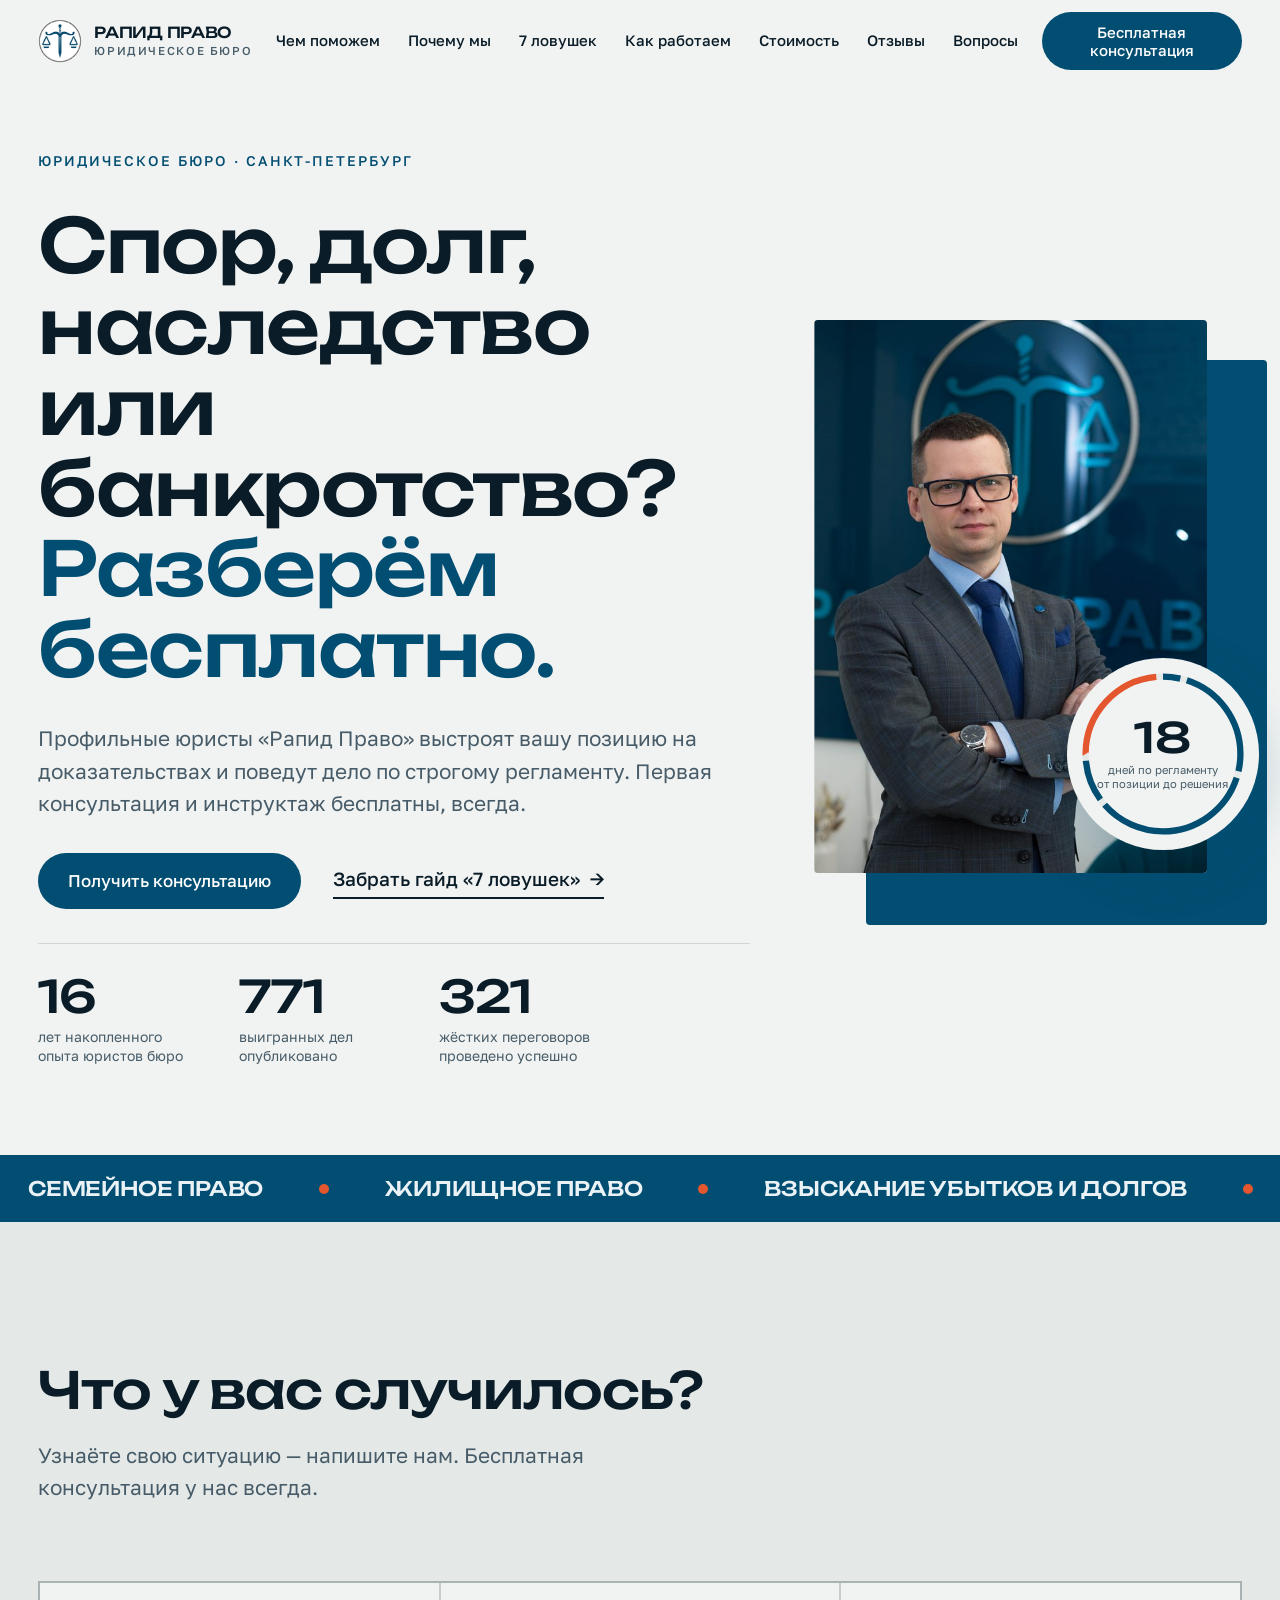
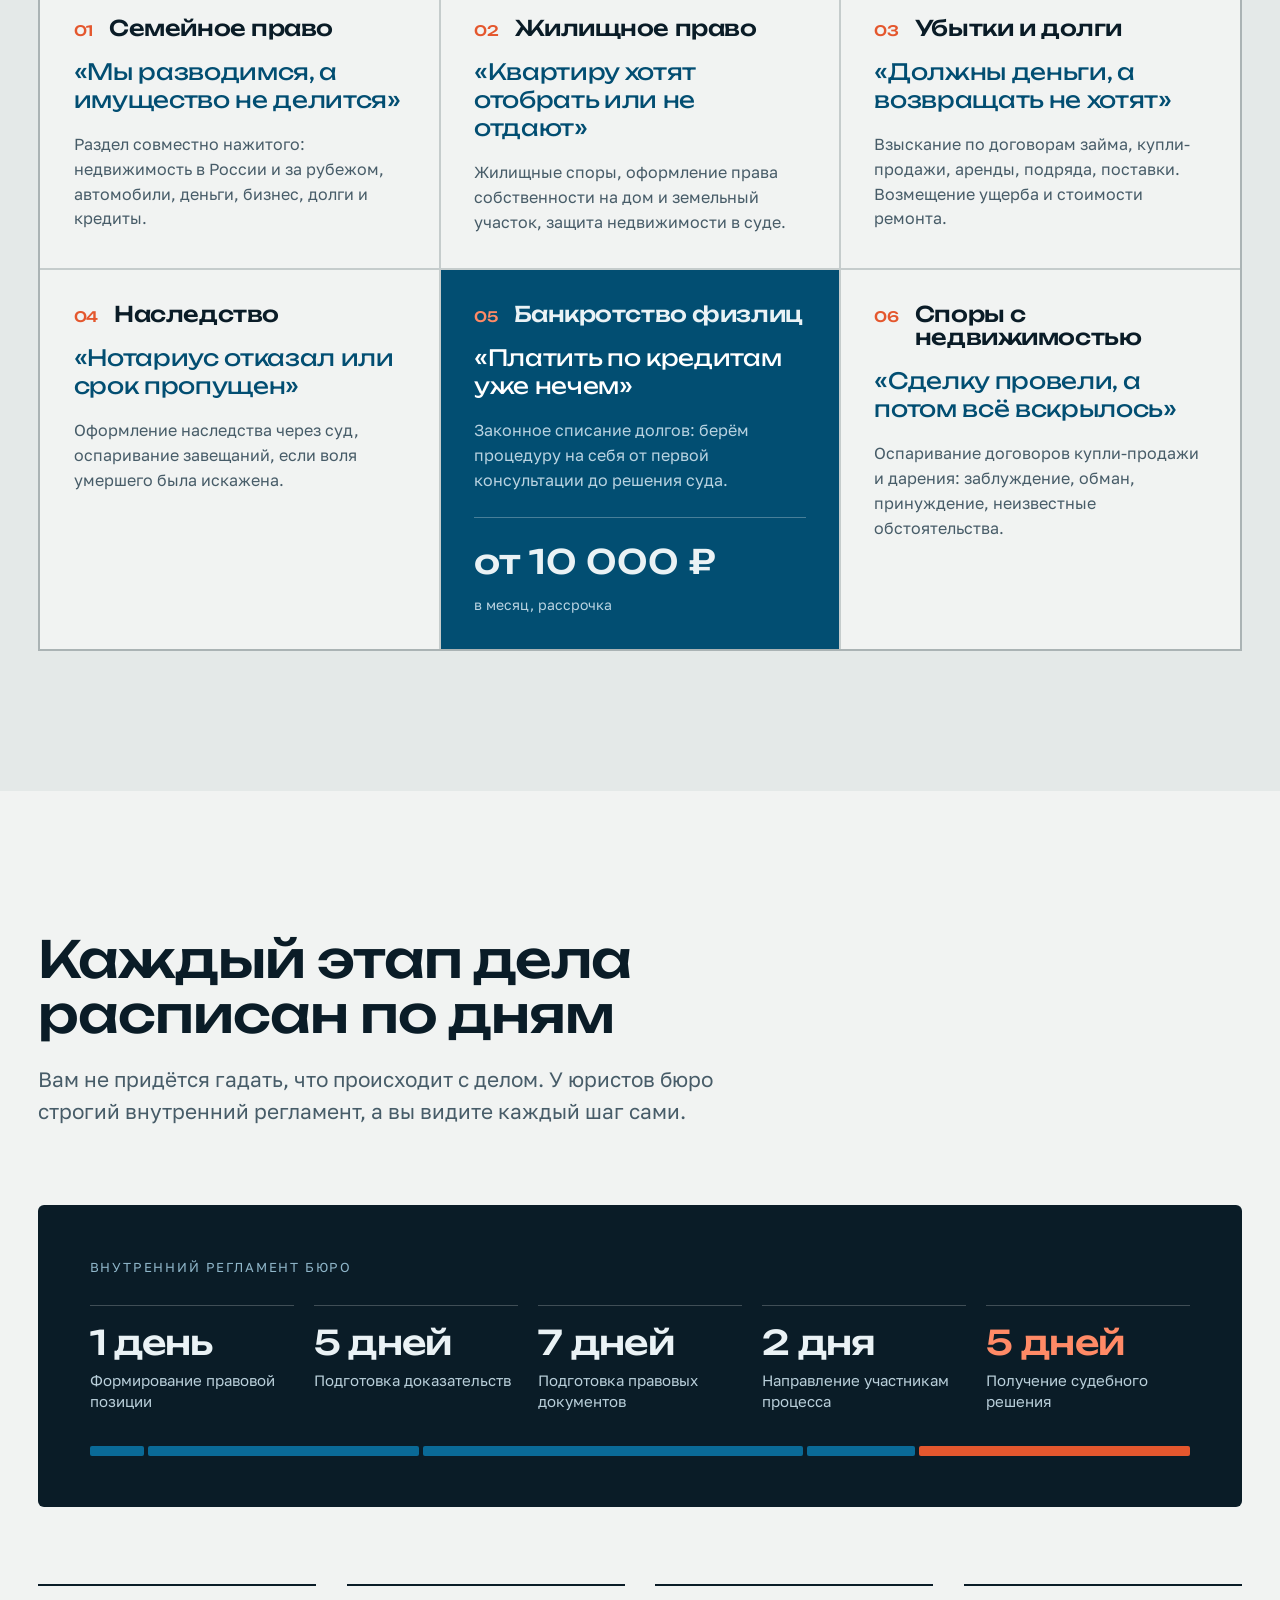
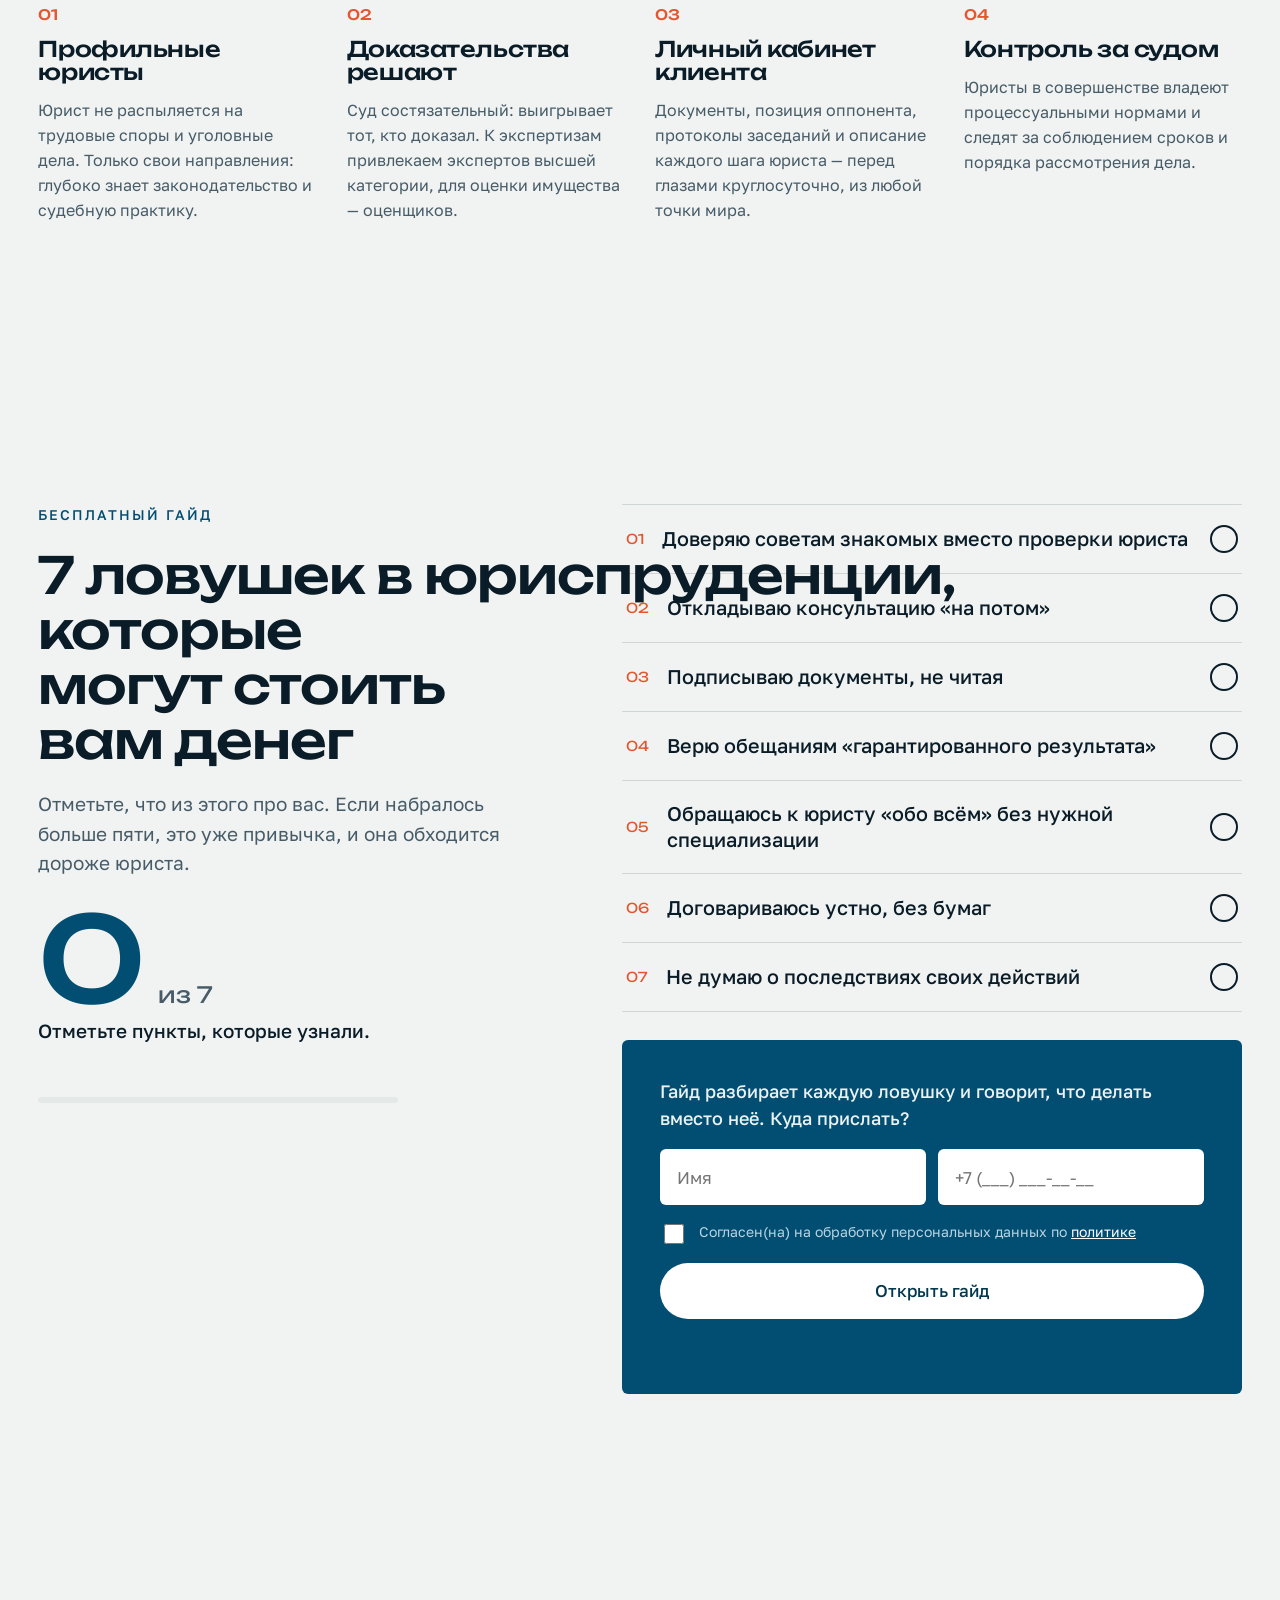
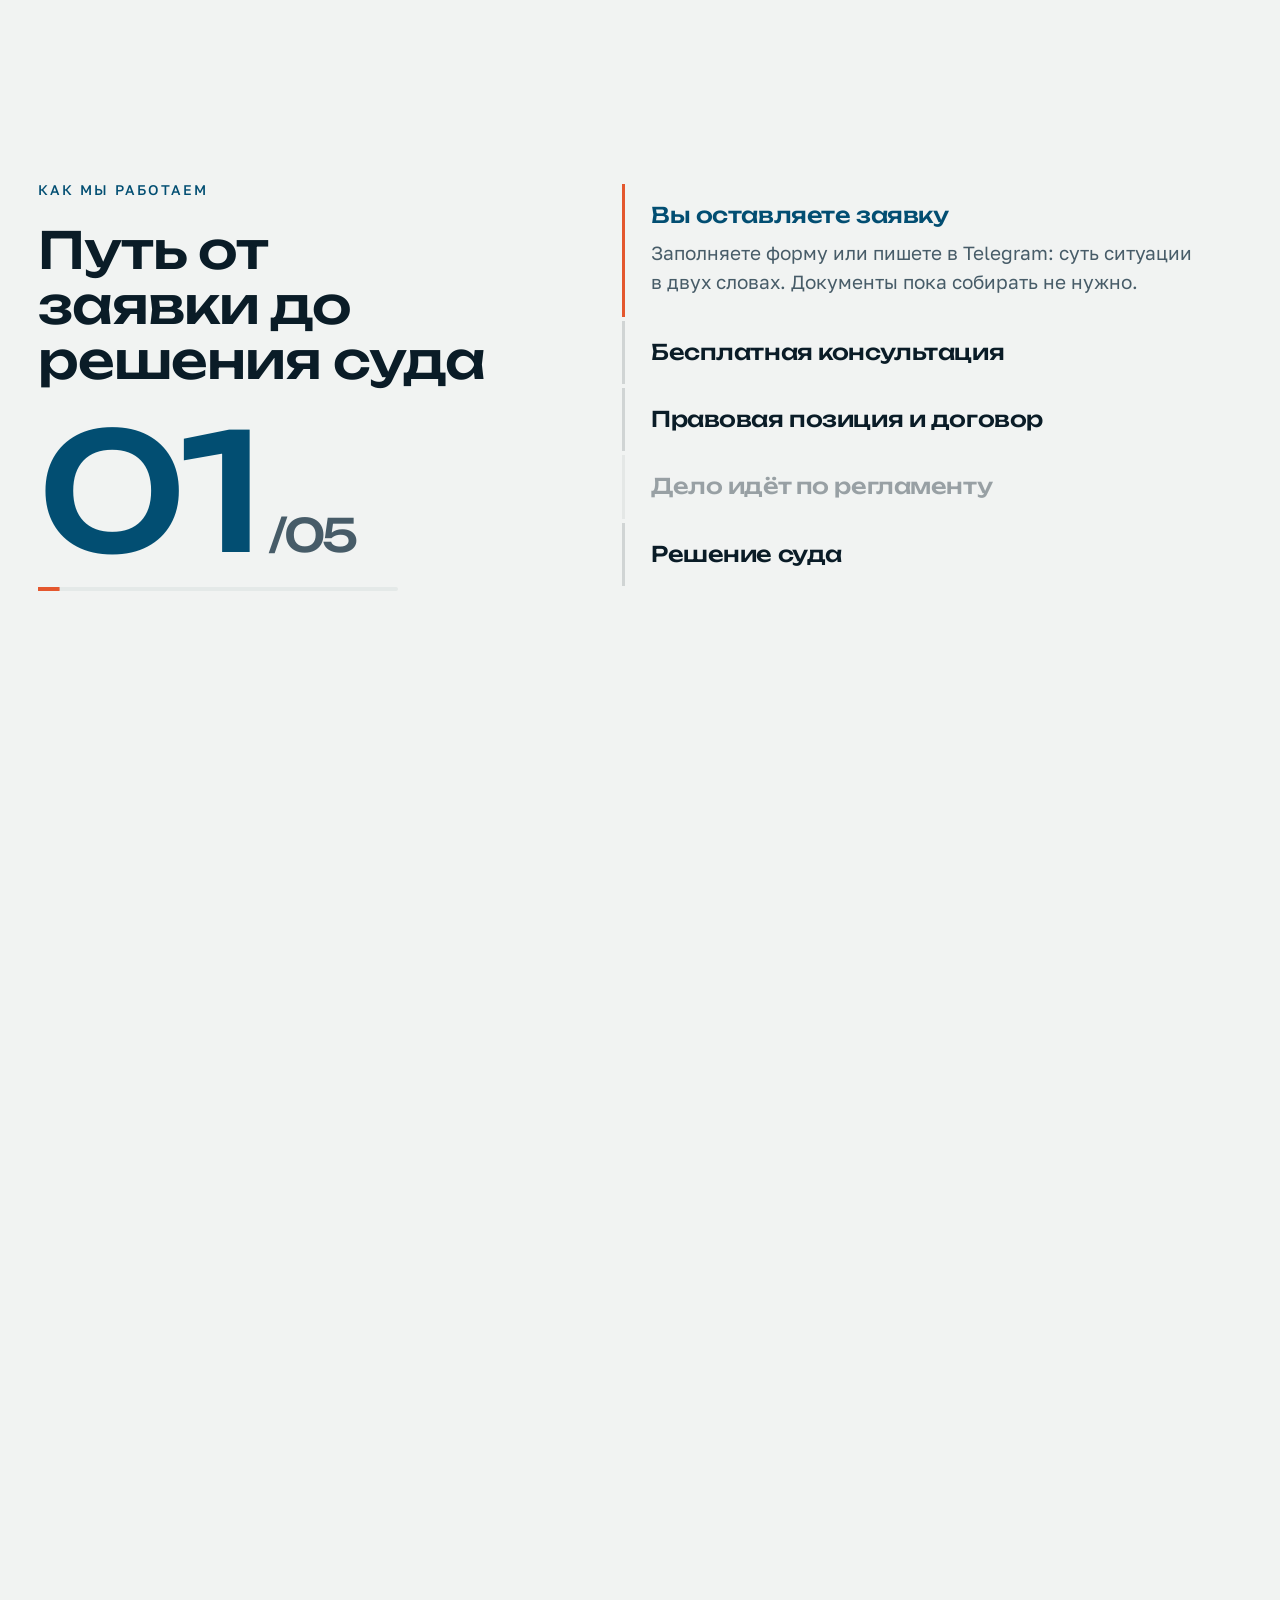
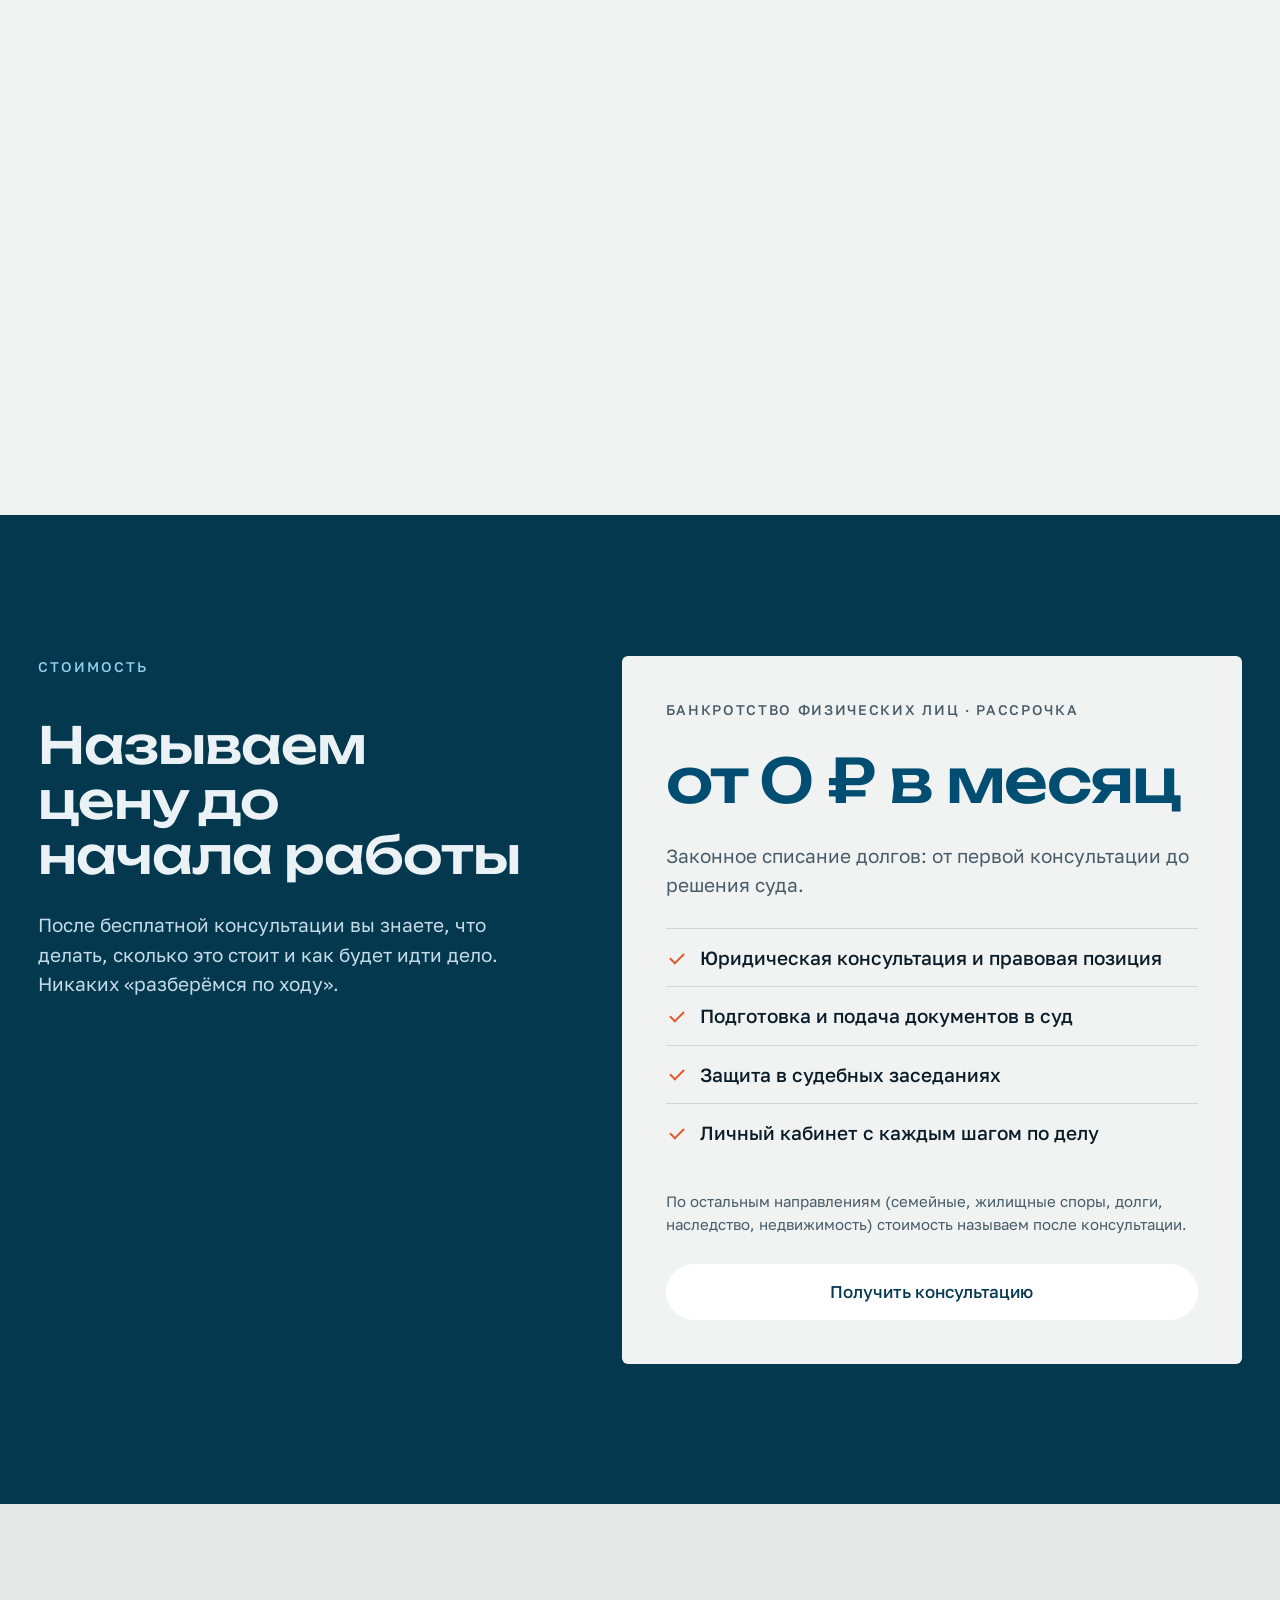
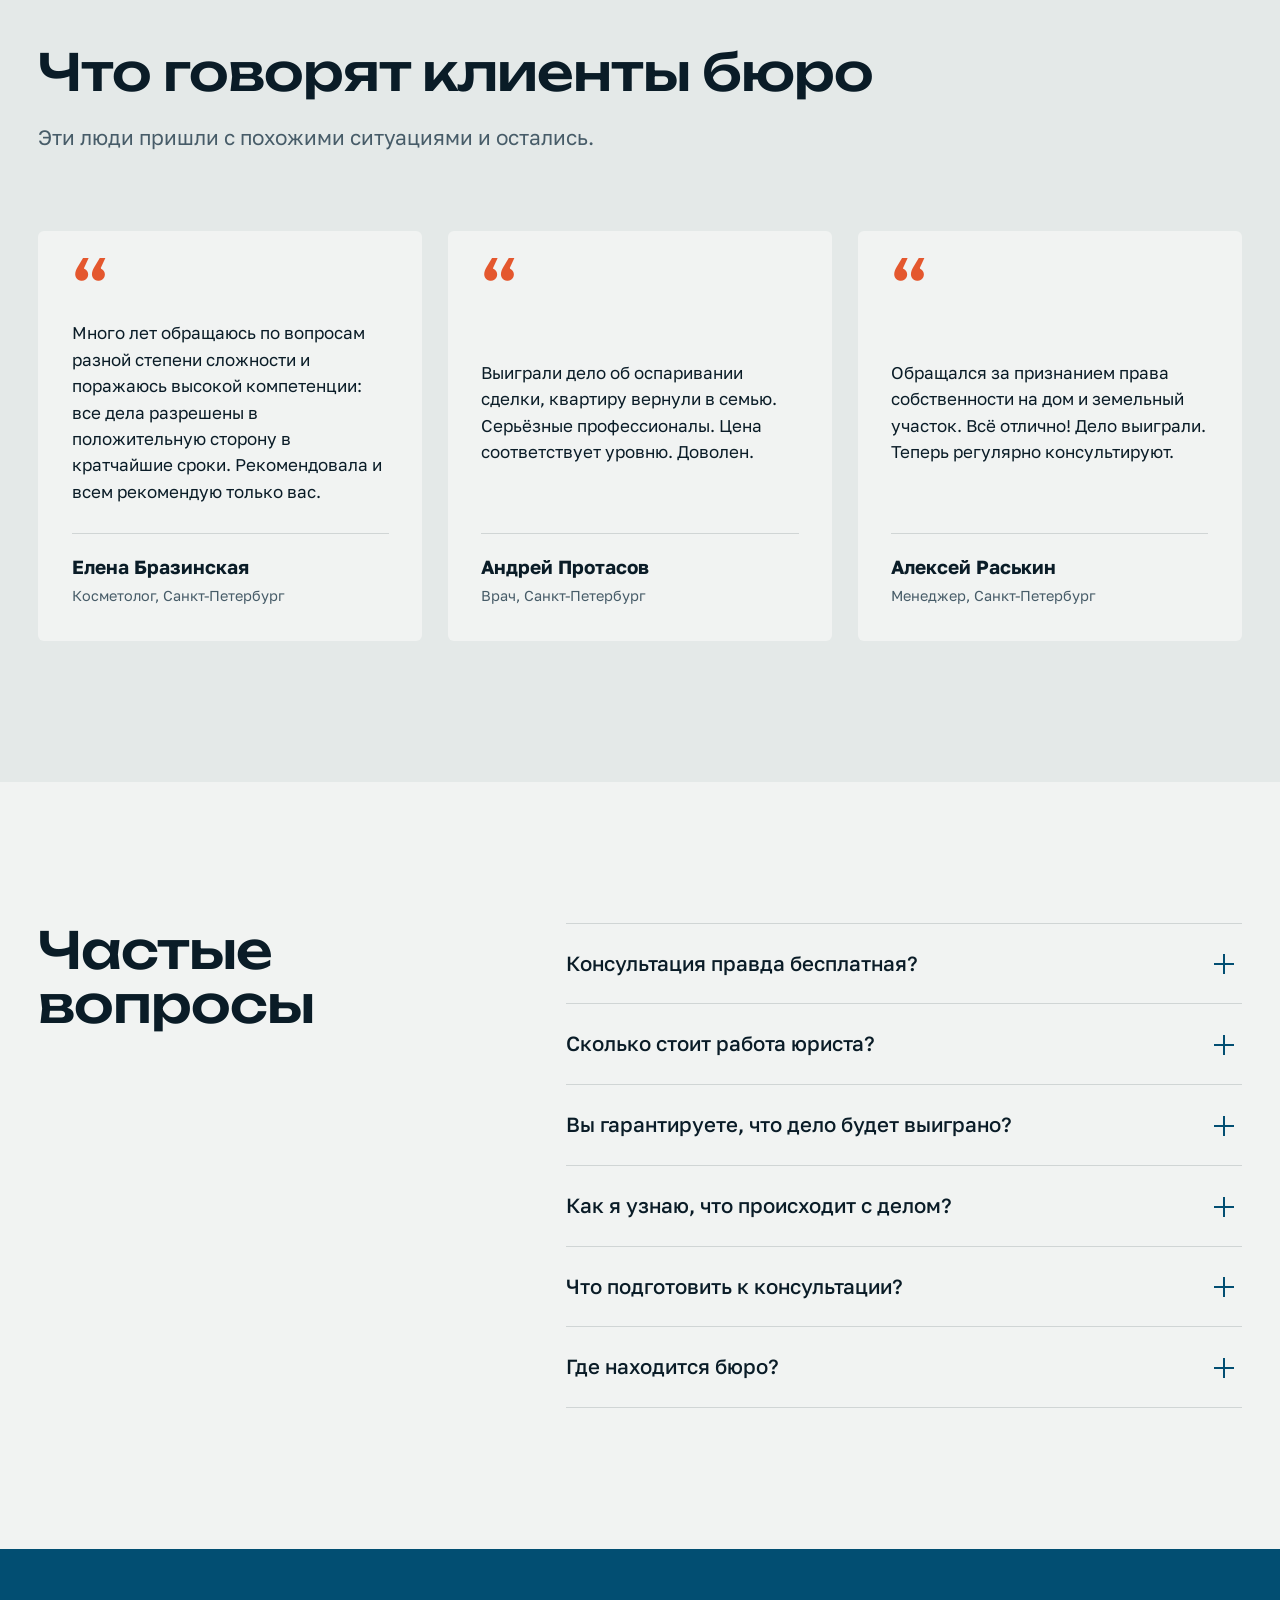
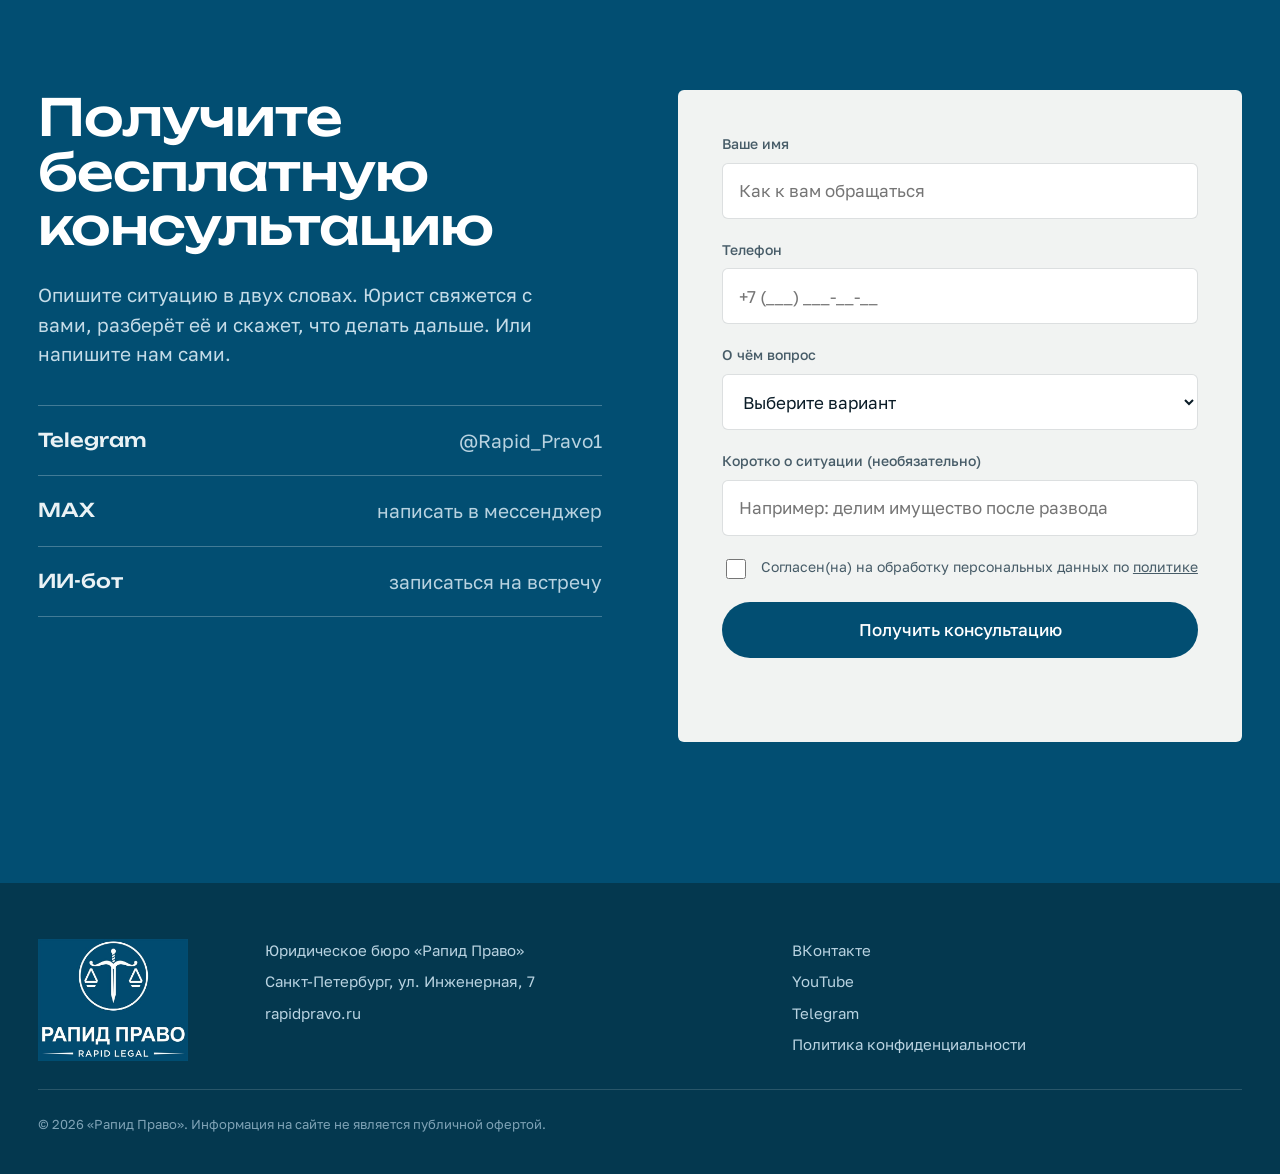
==== commit c69f9cf0: "Цена: рассрочка от 10 000 ₽ в месяц" ====
--- a/index.html
+++ b/index.html
@@ -126,7 +126,7 @@
         <div class="case__top"><span class="case__n">05</span><h3>Банкротство физлиц</h3></div>
         <p class="case__say">«Платить по кредитам уже нечем»</p>
         <p class="case__what">Законное списание долгов: берём процедуру на себя от первой консультации до решения суда.</p>
-        <p class="case__price"><b>150 000 ₽</b><span>стоимость процедуры</span></p>
+        <p class="case__price"><b>от 10 000 ₽</b><span>в месяц, рассрочка</span></p>
       </article>
       <article class="case reveal">
         <div class="case__top"><span class="case__n">06</span><h3>Споры с недвижимостью</h3></div>
@@ -266,8 +266,8 @@
       <p class="income__txt">После бесплатной консультации вы знаете, что делать, сколько это стоит и как будет идти дело. Никаких «разберёмся по ходу».</p>
     </div>
     <div class="calc">
-      <p class="priceblock__l">Банкротство физических лиц</p>
-      <b class="priceblock__n" data-count="150000" data-sfx=" ₽">0 ₽</b>
+      <p class="priceblock__l">Банкротство физических лиц · рассрочка</p>
+      <b class="priceblock__n" data-count="10000" data-pre="от " data-sfx=" ₽ в месяц">от 0 ₽ в месяц</b>
       <p class="priceblock__d">Законное списание долгов: от первой консультации до решения суда.</p>
       <ul class="priceblock__list">
         <li>Юридическая консультация и правовая позиция</li>
@@ -311,7 +311,7 @@
     <h2 id="h-faq" class="reveal">Частые вопросы</h2>
     <div class="faq__list">
       <details class="reveal"><summary>Консультация правда бесплатная?</summary><div class="ans"><p>Да. Консультация и инструктаж бесплатны, всегда. Вы узнаёте, какие шаги нужны и какие у дела перспективы, без обязательств продолжать работу с нами.</p></div></details>
-      <details class="reveal"><summary>Сколько стоит работа юриста?</summary><div class="ans"><p>Банкротство физического лица — 150 000 ₽. По остальным направлениям стоимость зависит от дела, мы называем её после консультации и до начала работы.</p></div></details>
+      <details class="reveal"><summary>Сколько стоит работа юриста?</summary><div class="ans"><p>Банкротство физического лица — по рассрочке от 10 000 ₽ в месяц. По остальным направлениям стоимость зависит от дела, мы называем её после консультации и до начала работы.</p></div></details>
       <details class="reveal"><summary>Вы гарантируете, что дело будет выиграно?</summary><div class="ans"><p>Честные юристы не обещают исход заранее. Мы строим позицию на доказательствах, работаем по регламенту и контролируем соблюдение процессуальных сроков.</p></div></details>
       <details class="reveal"><summary>Как я узнаю, что происходит с делом?</summary><div class="ans"><p>У каждого клиента есть личный кабинет: документы, позиция оппонента, протоколы заседаний и описание каждого действия юриста. Он доступен круглосуточно из любой точки мира.</p></div></details>
       <details class="reveal"><summary>Что подготовить к консультации?</summary><div class="ans"><p>Достаточно коротко описать ситуацию. Если есть договоры, расписки, переписка или решения суда, возьмите их с собой или пришлите: так разбор будет точнее.</p></div></details>
--- a/styles.css
+++ b/styles.css
@@ -388,7 +388,7 @@
 
 /* стоимость */
 .priceblock__l { font-size: .875rem; letter-spacing: .12em; text-transform: uppercase; color: var(--muted); font-weight: 500; }
-.priceblock__n { font-family: var(--display); font-weight: 500; font-size: clamp(2.6rem, 1.4rem + 5vw, 5rem); line-height: 1; color: var(--petrol); letter-spacing: -.03em; }
+.priceblock__n { font-family: var(--display); font-weight: 500; font-size: clamp(2rem, 1.2rem + 3.6vw, 3.8rem); line-height: 1.05; color: var(--petrol); letter-spacing: -.03em; }
 .priceblock__d { color: var(--muted); }
 .priceblock__list { display: grid; gap: 0; }
 .priceblock__list li { padding: 14px 0 14px 34px; border-top: 1px solid var(--line); position: relative; font-weight: 500; }
